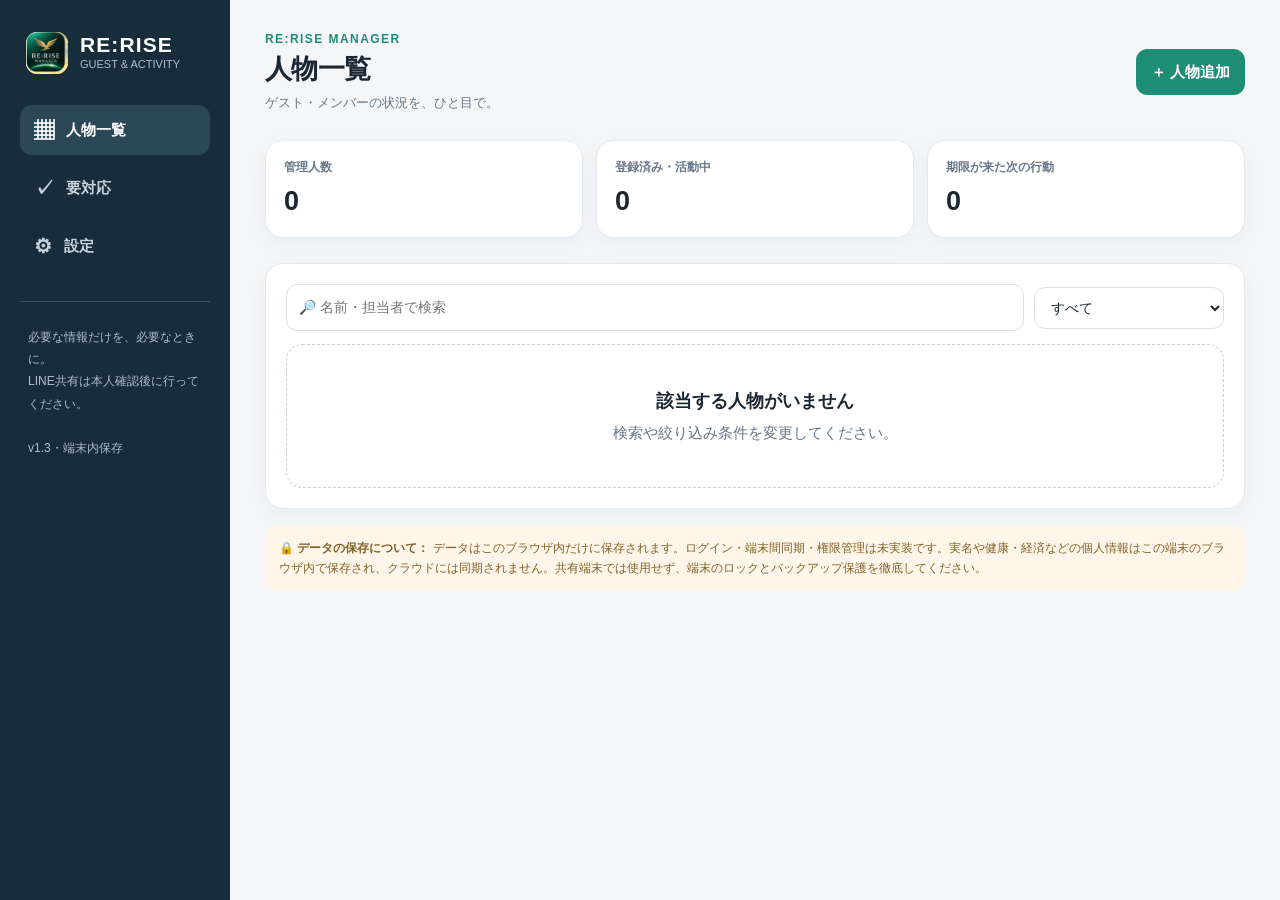
==== rerise-manager/index.html @ 53247da0 "RE:RISE Manager v1.4: safe guest-sheet update import preserving activity history" ====
<!DOCTYPE html>
<html lang="ja">
<head>
  <meta charset="utf-8">
  <meta name="viewport" content="width=device-width, initial-scale=1, viewport-fit=cover">
  <meta name="theme-color" content="#152a39">
  <meta name="description" content="RE:RISE ゲストシートと活動進捗の管理ツール">
  <meta name="apple-mobile-web-app-capable" content="yes">
  <meta name="apple-mobile-web-app-status-bar-style" content="default">
  <meta name="apple-mobile-web-app-title" content="RE:RISE">
  <link rel="apple-touch-icon" sizes="180x180" href="icons/icon-180.png">
  <link rel="icon" type="image/png" sizes="192x192" href="icons/icon-192.png">
  <meta name="robots" content="noindex, nofollow">
  <link rel="manifest" href="manifest.webmanifest">
  <title>RE:RISE | ゲスト・活動管理</title>
  <style>
  :root{--bg:#f4f6f8;--paper:#fff;--ink:#1b2834;--muted:#687888;--line:#e3e9ed;--dark:#172d3b;--mint:#1d8d76;--mintsoft:#e8f6f1;--amber:#c9792d;--amberbg:#fff2e2;--red:#c85353;--redbg:#fff0f0;--violet:#7960bd;--violetbg:#f1edfc;--shadow:0 6px 22px rgba(19,43,58,.045);--radius:18px}
  *{box-sizing:border-box} html,body{min-height:100%;margin:0} body{background:var(--bg);color:var(--ink);font-family:ui-sans-serif,-apple-system,BlinkMacSystemFont,"Hiragino Kaku Gothic ProN","Hiragino Sans","Yu Gothic",Meiryo,sans-serif;font-size:15px;line-height:1.6} button,input,select,textarea{font:inherit} button{cursor:pointer} input,select,textarea{min-width:0} button:focus-visible,input:focus-visible,select:focus-visible,textarea:focus-visible{outline:3px solid #82d4bb;outline-offset:2px} .hidden{display:none!important}
  .shell{max-width:1350px;margin:auto;display:grid;grid-template-columns:230px minmax(0,1fr);min-height:100vh}
  .sidebar{background:var(--dark);color:#fff;padding:30px 20px;position:sticky;top:0;align-self:start;min-height:100vh}.brand{display:flex;align-items:center;gap:12px;padding:2px 6px 31px}.brand-mark{width:42px;height:42px;display:flex;align-items:center;justify-content:center;border-radius:12px;background:#d7eee7;color:#1b564a;font-size:22px;font-weight:850}.brand-name{font-size:21px;letter-spacing:1.1px;font-weight:900;line-height:1.1}.brand-sub{color:#afbec6;font-size:11px}.nav{display:flex;flex-direction:column;gap:8px}.nav-btn{display:flex;align-items:center;gap:12px;width:100%;padding:13px 14px;border:0;border-radius:12px;background:transparent;color:#c5d2da;text-align:left;font-weight:700}.nav-btn.active{background:#2c4858;color:#fff}.nav-icon{font-size:20px;line-height:1}.side-note{border-top:1px solid #3a5260;margin-top:30px;padding:24px 8px;color:#adbdc7;font-size:12px;line-height:1.85}
  .main{padding:30px 35px 90px;min-width:0}.topbar{display:flex;align-items:center;justify-content:space-between;gap:16px;margin-bottom:26px}.eyebrow{font-size:12px;color:var(--mint);font-weight:850;letter-spacing:.12em;text-transform:uppercase}.heading{font-size:27px;letter-spacing:-.025em;margin:3px 0 0;line-height:1.3}.subheading{color:var(--muted);font-size:13px;margin-top:6px}.tag{display:inline-flex;align-items:center;justify-content:center;border-radius:100px;font-size:12px;padding:4px 10px;font-weight:750;white-space:nowrap;background:#eef1f3;color:#5f7180}.tag.mint{color:#16745e;background:var(--mintsoft)}.tag.amber{color:#965716;background:var(--amberbg)}.tag.red{color:#a34343;background:var(--redbg)}.tag.violet{color:#6749a8;background:var(--violetbg)}
  .btn{border:1px solid var(--line);background:#fff;color:var(--ink);border-radius:11px;padding:10px 14px;font-weight:750;min-height:43px;display:inline-flex;gap:8px;align-items:center;justify-content:center;white-space:nowrap}.btn:hover{background:#f7faf9}.btn.primary{border-color:var(--mint);background:var(--mint);color:#fff}.btn.primary:hover{background:#167d68}.btn.dark{background:var(--dark);border-color:var(--dark);color:#fff}.btn.ghost{background:transparent;border-color:transparent}.btn.small{font-size:12px;min-height:35px;padding:7px 11px}.btn.danger{color:var(--red)}
  .stats{display:grid;grid-template-columns:repeat(3,minmax(0,1fr));gap:13px;margin-bottom:25px}.stat{border:1px solid var(--line);border-radius:var(--radius);background:var(--paper);padding:17px 18px;box-shadow:var(--shadow)}.stat-n{font-size:27px;font-weight:850;letter-spacing:-1px;line-height:1.3;margin:7px 0 1px}.stat-label{font-size:12px;color:var(--muted);font-weight:650}
  .card{background:var(--paper);border:1px solid var(--line);border-radius:var(--radius);box-shadow:var(--shadow)}.card-pad{padding:20px}.section-title{font-size:17px;font-weight:850;margin:0}.section-note{color:var(--muted);font-size:12px;margin-top:3px}.toolbar{display:flex;gap:10px;align-items:center;flex-wrap:wrap;margin-bottom:13px}.input,.select,.textarea{background:#fff;border:1px solid #d7e1e5;border-radius:11px;padding:11px 12px;width:100%;color:var(--ink);font-size:14px}.input:focus,.select:focus,.textarea:focus{outline:3px solid #d6f2e8;border-color:var(--mint)}.textarea{resize:vertical;min-height:80px;line-height:1.6}.search{flex:1;min-width:210px}.toolbar .select{max-width:190px}.people{display:flex;flex-direction:column;gap:10px}.person{display:flex;gap:14px;align-items:center;padding:16px;background:#fff;border:1px solid var(--line);border-radius:15px;cursor:pointer;text-align:left;width:100%;color:inherit;box-shadow:var(--shadow)}.person:hover{border-color:#a9cfc3;background:#fbfefd}.avatar{flex:none;display:grid;place-items:center;width:48px;height:48px;border-radius:15px;color:#196c59;background:#e3f3ec;font-size:19px;font-weight:850}.person-body{flex:1;min-width:0}.person-name{font-size:16px;font-weight:850;display:flex;gap:9px;align-items:center;flex-wrap:wrap}.person-next{font-size:13px;color:var(--muted);white-space:nowrap;text-overflow:ellipsis;overflow:hidden;margin-top:4px}.person-owner{font-size:11px;color:#91a0ab;margin-top:3px}.chevron{font-size:20px;color:#a0aeb8}
  .empty{border:1px dashed #c6d4d8;border-radius:16px;padding:42px 15px;text-align:center;color:var(--muted);background:#fff}.empty h3{color:var(--ink);margin:0 0 6px}
  .back{margin-bottom:15px}.detail-head{display:flex;gap:14px;align-items:center;justify-content:space-between;flex-wrap:wrap;margin-bottom:15px}.detail-name{font-size:24px;font-weight:900;letter-spacing:-.03em}.detail-caption{font-size:13px;color:var(--muted)}.tabbar{display:grid;grid-template-columns:repeat(2,minmax(0,1fr));gap:8px;margin-bottom:17px;background:#e8eef0;padding:5px;border-radius:14px}.tab{border:0;border-radius:10px;background:transparent;padding:11px;font-weight:800;color:#637786}.tab.active{background:#fff;color:var(--ink);box-shadow:0 2px 6px rgba(11,27,37,.08)}
  .sheet-grid{display:grid;grid-template-columns:repeat(4,minmax(0,1fr));gap:8px;margin:14px 0}.sheet-tab{border:1px solid var(--line);border-radius:12px;padding:12px 6px;text-align:center;background:#fff;color:#5e6a74;font-weight:800;font-size:13px}.sheet-tab.active{background:#eef7f4;border-color:#7fc2ab;color:#136b57}.sheet-tab .sheet-icon{display:block;font-size:20px;margin-bottom:2px}.sheet-toolbar{display:flex;gap:8px;justify-content:space-between;flex-wrap:wrap;align-items:center;margin:12px 0 17px}.segmented{display:flex;gap:4px;padding:4px;background:#f0f3f4;border-radius:10px}.segmented .btn{border:0;background:transparent;min-height:34px;padding:6px 12px;font-size:12px}.segmented .btn.active{background:#fff;box-shadow:0 2px 5px rgba(15,30,40,.06)}.field-grid{display:grid;grid-template-columns:repeat(2,minmax(0,1fr));gap:15px}.field.wide{grid-column:1/-1}.field label{display:block;font-weight:750;font-size:12px;margin-bottom:6px;color:#4c6270}.field small{font-weight:450;color:var(--muted);margin-left:6px}.sheet-preview{white-space:pre-wrap;overflow-wrap:anywhere;background:#f8faf9;border:1px solid var(--line);border-radius:13px;padding:18px;font-size:13px;line-height:1.9;color:#2b3d46;max-height:520px;overflow:auto}.note{border-radius:12px;padding:12px 14px;font-size:12px;line-height:1.7;background:#f3f7f8;color:#586e7b}.notice-warn{background:#fff6e9;color:#836127}.actionrow{display:flex;gap:9px;flex-wrap:wrap}.history{margin-top:13px;color:var(--muted);font-size:12px}
  .progress-grid{display:grid;grid-template-columns:1fr 1fr;gap:16px}.progress-grid .full{grid-column:1/-1}.progress-track{height:10px;background:#e6edf0;border-radius:20px;overflow:hidden;margin:8px 0}.progress-fill{height:100%;background:linear-gradient(90deg,#319f84,#70c9af);border-radius:20px;transition:width .2s}.checks{display:grid;grid-template-columns:repeat(2,minmax(0,1fr));gap:9px;margin-top:15px}.check-item{display:flex;gap:9px;align-items:center;background:#f8faf9;border:1px solid var(--line);border-radius:11px;padding:10px 12px;font-size:13px;cursor:pointer}.check-item input{accent-color:var(--mint);width:18px;height:18px;flex:none}.line{border:0;border-top:1px solid var(--line);margin:19px 0}.session-form{display:grid;grid-template-columns:1fr 160px auto;gap:9px;margin-top:13px}.sessions{display:flex;flex-direction:column;gap:7px;margin-top:13px}.session{display:flex;align-items:center;justify-content:space-between;gap:10px;padding:11px 12px;border:1px solid var(--line);border-radius:10px}.session-title{font-weight:750;font-size:13px}.session-date{font-size:12px;color:var(--muted)}
  .modal-wrap{position:fixed;z-index:10;inset:0;display:flex;align-items:center;justify-content:center;padding:18px;background:rgba(9,25,35,.5)}.modal{width:100%;max-width:460px;background:#fff;border-radius:20px;padding:24px;box-shadow:0 18px 80px #0a172b28;max-height:85vh;overflow:auto}.modal h2{font-size:21px;margin:0 0 10px}.modal .field{margin-top:15px}.modal-actions{display:flex;justify-content:flex-end;gap:9px;margin-top:21px}.toast{position:fixed;bottom:24px;left:50%;transform:translateX(-50%);max-width:calc(100vw - 28px);padding:12px 18px;color:#fff;background:#1c3440;box-shadow:0 10px 40px #12273133;border-radius:12px;z-index:100;font-size:13px;font-weight:700;text-align:center}.mobile-bottom{display:none}.small-muted{font-size:12px;color:var(--muted)}
  @media(max-width:850px){.shell{display:block}.sidebar{display:none}.main{padding:22px 17px 115px}.heading{font-size:24px}.mobile-bottom{display:grid;grid-template-columns:repeat(3,1fr);position:fixed;z-index:7;bottom:0;left:0;right:0;padding:8px 10px calc(8px + env(safe-area-inset-bottom));border-top:1px solid var(--line);background:#fffffff0;backdrop-filter:blur(14px)}.mobile-bottom button{display:flex;align-items:center;justify-content:center;flex-direction:column;gap:2px;border:0;background:transparent;color:#7c8e99;font-size:11px;font-weight:800;min-height:50px;border-radius:10px}.mobile-bottom button.active{color:var(--mint);background:#e9f6f1}.mobile-bottom .emoji{font-size:20px}.progress-grid{grid-template-columns:1fr}.progress-grid .full{grid-column:auto}}
  @media(max-width:590px){.topbar{align-items:flex-start}.stats{gap:8px}.stat{padding:13px 11px}.stat-n{font-size:24px}.stat-label{font-size:11px}.card-pad{padding:16px}.sheet-grid{grid-template-columns:repeat(2,1fr)}.field-grid{grid-template-columns:1fr}.field.wide{grid-column:auto}.checks{grid-template-columns:1fr}.session-form{grid-template-columns:1fr 1fr}.session-form button{grid-column:1/-1}.toolbar .select{max-width:none;flex:1}.detail-head{align-items:flex-start}.btn.mobilewide{width:100%}.sheet-toolbar{align-items:stretch}.actionrow{width:100%}.actionrow>.btn{flex:1}.heading{font-size:22px}}
  @media(prefers-reduced-motion:reduce){*{transition:none!important}}
  </style>
</head>
<body>
<div id="app"></div>
<div id="modal-root"></div>
<div id="toast-root" aria-live="polite"></div>
<script>
(()=>{'use strict';
const STORE_KEY='rerise.manager.mvp.v1';
const APP_VERSION='1.4';
const STAGES=['アポ前','アポ調整中','説明後','登録済み','初期育成','活動中'];
const SEMINARS=['事業説明','製品シェア会','ワンデー','フェロートレーニング','インプレッションセミナー','シェア会','その他'];
const SHEETS=[{id:'new',icon:'🟢',short:'新規',title:'新規ゲストシート'},{id:'registered',icon:'🟠',short:'登録後',title:'新規登録後ゲストシート'},{id:'member',icon:'🔴',short:'メンバー',title:'メンバーゲストシート'},{id:'miho',icon:'🟡',short:'美穂面談',title:'花井美穂面談用ゲストシート'}];
const F=(key,label,wide=false,type='text',options=null)=>({key,label,wide,type,options});
const fields={
 new:[F('name','名前'),F('age','年齢（年代）'),F('location','住まい'),F('job','職業'),F('personality','性格（ポジティブ・ネガティブ）',true,'textarea'),F('family','家族構成',true,'textarea'),F('relation','自分との関係',true,'textarea'),F('features','特徴',true,'textarea'),F('health','健康状態',true,'textarea'),F('economy','経済状態',true,'textarea'),F('freeTime','時間',true,'textarea'),F('friends','仲間',true,'textarea'),F('hobbies','趣味や夢',true,'textarea'),F('approach','どのように声がけしてつれてきたか？',true,'textarea'),F('reason','なぜこの人に声をかけたか？',true,'textarea')],
 registered:[F('registrationPath','BC又ABC又セミナー（どれで登録になったか？）',false,'select',['','BC','ABC','セミナー','その他']),F('speaker','Aさん 又は講師（名前）'),F('registrationType','ビジネス・愛用・付き合い',false,'select',['','ビジネス','愛用','付き合い']),F('products','登録製品と購入期間（例：ルテイン3M）'),F('name','新規名前'),F('age','年齢（年代）'),F('location','住まい'),F('job','職業'),F('personality','性格（ポジティブ・ネガティブ）',true,'textarea'),F('family','家族構成',true,'textarea'),F('relation','自分との関係',true,'textarea'),F('networkExperience','ネットワーク経験（あり・なし、ありなら詳細）',true,'textarea'),F('registrationStory','登録に至った経緯',true,'textarea'),F('nextGuidance','次の案内何をしたか？？',true,'textarea')],
 member:[F('name','名前'),F('age','年齢（年代）'),F('location','住まい'),F('job','職業'),F('personality','性格（ポジティブ・ネガティブ）',true,'textarea'),F('family','家族構成',true,'textarea'),F('hobbies','趣味や夢',true,'textarea'),F('registrationDate','登録日（年月日）',false,'date'),F('registrationType','登録時：愛用・付き合い・ビジネス',false,'select',['','愛用','付き合い','ビジネス']),F('businessActivity','ビジネス開始からの動き',true,'textarea'),F('seminarSummary','セミナー参加の有無（参加履歴から自動表示）',true,'auto'),F('leaderAdvice','一言アドバイスしてもらいたいこと',true,'textarea')],
 miho:[F('name','名前'),F('age','年齢（年代）'),F('location','住まい'),F('job','職業'),F('family','家族構成',true,'textarea'),F('hobbies','趣味や夢',true,'textarea'),F('registrationDate','登録日（年月日）',false,'date'),F('registrationType','登録時：愛用・付き合い・ビジネス',false,'select',['','愛用','付き合い','ビジネス']),F('businessActivity','ビジネス開始からの動き',true,'textarea'),F('seminarSummary','セミナー参加の有無（参加履歴から自動表示）',true,'auto'),F('spiritLeader','スピリット以上リーダーで繋いだ人',true,'textarea'),F('mihoInvitation','なんと言って美穂面談誘導したか？',true,'textarea'),F('accompanyLeader','面談同行リーダーの名前')]
};
const CHECKS=[['registered','新規登録'],['fellow','フェロートレーニング'],['miho','花井美穂さんとの面談'],['list100','100人リスト'],['dream','夢リスト'],['outreach','声かけ・連絡'],['marketing','マーケティング練習'],['meeting','打ち合わせ'],['report','活動報告']];
const sample=[];
let people=readStore();
let ui={view:'list',personId:null,sheet:'new',mode:'edit',filter:'すべて',search:'',seminarType:'事業説明',seminarDate:new Date().toLocaleDateString('sv-SE')};
let toastTimer;
let importMode='merge';
function readStore(){try{const raw=localStorage.getItem(STORE_KEY);if(!raw)return structuredClone(sample);const j=JSON.parse(raw);if(!Array.isArray(j))return structuredClone(sample);if(sample.length && j.length && j.every(p=>String(p.id||'').startsWith('demo-')))return structuredClone(sample);return j;}catch(e){return structuredClone(sample)}}
function save(){try{localStorage.setItem(STORE_KEY,JSON.stringify(people))}catch(e){toast('保存できませんでした。ブラウザの容量・設定をご確認ください。')}}
function person(){return people.find(p=>p.id===ui.personId)}
function esc(v){return String(v??'').replace(/[&<>"']/g,ch=>({'&':'&amp;','<':'&lt;','>':'&gt;','"':'&quot;',"'":'&#39;'}[ch]))}
function val(p,key){if(key==='seminarSummary')return sessionSummary(p);if(key==='registrationDate')return p.registrationDate||'';return p[key]||''}
function dstr(v){if(!v)return '未設定';const parts=String(v).split('-');return parts.length>=3?`${parts[0]}年${Number(parts[1])}月${Number(parts[2])}日`:v}
function sessionSummary(p){return p.sessions?.length?p.sessions.map(s=>`${s.type}${s.date?'（'+dstr(s.date)+'）':''}`).join('、'):'未参加・未確認'}
function badge(s){const cls=s==='活動中'?'mint':s==='初期育成'||s==='アポ調整中'?'amber':s==='説明後'?'violet':s==='アポ前'?'red':'';return `<span class="tag ${cls}">${esc(s||'未設定')}</span>`}
function countDue(){const today=new Date().toLocaleDateString('sv-SE');return people.filter(p=>p.nextAction && p.nextDate && p.nextDate<=today).length}
function initials(name){const x=String(name||'ゲ');return x.startsWith('サンプル ')?x.split(' ')[1]?.slice(0,1)||'ゲ':x.slice(0,1)}
function render(){const isList=ui.view==='list';const isSettings=ui.view==='settings';const isDue=isList&&ui.filter==='要対応';const isPeople=isList&&!isDue;const p=person();if(!isList&&!isSettings&&!p){ui.view='list';return render()}
 document.getElementById('app').innerHTML=`<div class="shell"><aside class="sidebar"><div class="brand"><div class="brand-mark"><img src="icons/icon-192.png" width="42" height="42" alt="RE:RISE Manager" style="width:42px;height:42px;object-fit:cover;border-radius:11px"></div><div><div class="brand-name">RE:RISE</div><div class="brand-sub">GUEST & ACTIVITY</div></div></div><nav class="nav"><button class="nav-btn ${isPeople?'active':''}" data-action="go-list"><span class="nav-icon">▦</span>人物一覧</button><button class="nav-btn ${isDue?'active':''}" data-action="go-due"><span class="nav-icon">✓</span>要対応</button><button class="nav-btn ${isSettings?'active':''}" data-action="go-settings"><span class="nav-icon">⚙</span>設定</button></nav><div class="side-note">必要な情報だけを、必要なときに。<br>LINE共有は本人確認後に行ってください。<br><br>v1.3・端末内保存</div></aside><main class="main">${isList?renderList():isSettings?renderSettings():renderDetail(p)}</main></div><nav class="mobile-bottom" aria-label="メインメニュー"><button class="${isPeople?'active':''}" data-action="go-list"><span class="emoji">▦</span>人物一覧</button><button class="${isDue?'active':''}" data-action="go-due"><span class="emoji">✓</span>要対応${countDue()?` (${countDue()})`:''}</button><button class="${isSettings?'active':''}" data-action="go-settings"><span class="emoji">⚙</span>設定</button></nav>`;
 if(isList)renderPeople();
}
function renderList(){return `<header class="topbar"><div><div class="eyebrow">RE:RISE Manager</div><h1 class="heading">人物一覧</h1><div class="subheading">ゲスト・メンバーの状況を、ひと目で。</div></div><button class="btn primary" data-action="new-person">＋ 人物追加</button></header><div class="stats"><div class="stat"><div class="stat-label">管理人数</div><div class="stat-n">${people.length}</div></div><div class="stat"><div class="stat-label">登録済み・活動中</div><div class="stat-n">${people.filter(p=>['登録済み','初期育成','活動中'].includes(p.stage)).length}</div></div><div class="stat"><div class="stat-label">期限が来た次の行動</div><div class="stat-n">${countDue()}</div></div></div><div class="card card-pad"><div class="toolbar"><input id="search" class="input search" aria-label="名前で検索" placeholder="🔎 名前・担当者で検索" value="${esc(ui.search)}"><select id="filter" class="select" aria-label="状況で絞り込み">${['すべて','ゲスト','登録済み','活動中','要対応'].map(s=>`<option ${ui.filter===s?'selected':''}>${s}</option>`).join('')}</select></div><div id="people-list" class="people"></div></div><div class="note notice-warn" style="margin-top:17px">🔒 <b>データの保存について：</b> データはこのブラウザ内だけに保存されます。ログイン・端末間同期・権限管理は未実装です。実名や健康・経済などの個人情報はこの端末のブラウザ内で保存され、クラウドには同期されません。共有端末では使用せず、端末のロックとバックアップ保護を徹底してください。</div>`}
function renderSettings(){return `<header class="topbar"><div><div class="eyebrow">RE:RISE Manager</div><h1 class="heading">設定</h1><div class="subheading">データの管理とアプリの確認。</div></div></header><div class="card card-pad"><div class="section-title">データのバックアップ</div><div class="section-note">保存済みの情報を書き出したり、以前のバックアップを読み込めます。</div><button class="btn primary" style="margin-top:17px" data-action="backup">バックアップ・データ取り込み</button></div><div class="note notice-warn" style="margin-top:17px"><b>データの安全性について：</b> データは現在のブラウザ内にだけ保存されます。端末間の同期・ログイン・リーダー別の閲覧権限は未実装です。実名・健康・経済情報の共有には本人の了解が必要です。バックアップファイルも暗号化されません。</div><div class="note" style="margin-top:12px">アプリ：RE:RISE Manager v1.3（iPhoneホーム画面対応・端末内保存）</div>`}
function renderPeople(){const out=document.getElementById('people-list');if(!out)return;const today=new Date().toLocaleDateString('sv-SE');const arr=people.filter(p=>{const hay=[p.name,p.owner,p.introducer].join(' ').toLowerCase();if(!hay.includes(ui.search.toLowerCase()))return false;if(ui.filter==='ゲスト')return ['アポ前','アポ調整中','説明後'].includes(p.stage);if(ui.filter==='登録済み')return ['登録済み','初期育成'].includes(p.stage);if(ui.filter==='活動中')return p.stage==='活動中';if(ui.filter==='要対応')return p.nextAction&&p.nextDate&&p.nextDate<=today;return true});out.innerHTML=arr.length?arr.map(p=>`<button class="person" data-action="open-person" data-id="${esc(p.id)}"><div class="avatar">${esc(initials(p.name))}</div><div class="person-body"><div class="person-name">${esc(p.name)} ${badge(p.stage)}</div><div class="person-next">${esc(p.nextAction?'次：'+p.nextAction:'次のアクション未設定')}${p.nextDate?' · '+esc(dstr(p.nextDate)):''}</div><div class="person-owner">担当：${esc(p.owner||'未設定')}　/ 紹介者：${esc(p.introducer||'未設定')}</div></div><span class="chevron">›</span></button>`).join(''):`<div class="empty"><h3>該当する人物がいません</h3><div>検索や絞り込み条件を変更してください。</div></div>`}
function renderDetail(p){return `<div class="back"><button class="btn ghost small" data-action="go-list">〈 人物一覧へ</button></div><div class="detail-head"><div><div class="eyebrow">PERSON PROFILE</div><div class="detail-name">${esc(p.name)}</div><div class="detail-caption">担当：${esc(p.owner||'未設定')}　/ 紹介者：${esc(p.introducer||'未設定')}</div></div>${badge(p.stage)}</div><div class="tabbar"><button class="tab ${ui.view==='sheet'?'active':''}" data-action="go-sheet">▤ 4種類のゲストシート</button><button class="tab ${ui.view==='progress'?'active':''}" data-action="go-progress">◉ 活動進捗</button></div>${ui.view==='sheet'?renderSheets(p):renderProgress(p)}<div style="display:flex;justify-content:space-between;align-items:center;gap:10px;margin-top:22px"><button class="btn small" data-action="go-list">〈 一覧に戻る</button><button class="btn small danger" data-action="delete-person">この人物を削除</button></div>`}
function renderSheets(p){const s=SHEETS.find(s=>s.id===ui.sheet);const arr=fields[ui.sheet];return `<div class="card card-pad"><div class="section-title">ゲストシート</div><div class="section-note">人物の共通情報は4種類すべてに自動反映されます。</div><div class="sheet-grid">${SHEETS.map(t=>`<button class="sheet-tab ${ui.sheet===t.id?'active':''}" data-action="sheet-type" data-id="${t.id}"><span class="sheet-icon">${t.icon}</span>${t.short}</button>`).join('')}</div><div class="sheet-toolbar"><div><strong>${s.icon} ${s.title}</strong><div class="small-muted">${arr.length}項目・紹介者を含む</div></div><div class="segmented"><button class="btn ${ui.mode==='edit'?'active':''}" data-action="mode" data-id="edit">編集</button><button class="btn ${ui.mode==='preview'?'active':''}" data-action="mode" data-id="preview">プレビュー</button></div></div>${ui.mode==='edit'?renderSheetEdit(p,arr):`<div class="sheet-preview" id="sheet-preview">${esc(sheetText(p,ui.sheet))}</div>`}<hr class="line"><div class="field-grid" style="margin-bottom:15px"><div class="field"><label for="introducer">紹介者（全シート共通）</label><input class="input" id="introducer" data-field="introducer" value="${esc(p.introducer||'')}" placeholder="紹介者名"></div><div class="field"><label for="owner">担当者（管理用）</label><input class="input" id="owner" data-field="owner" value="${esc(p.owner||'')}" placeholder="担当者名"></div></div><div class="actionrow"><button class="btn primary" data-action="copy-sheet">▤ シート全文をコピー</button><button class="btn dark" data-action="share-sheet">↗ LINE等で共有</button><button class="btn" data-action="record-send">✓ 送信済みを記録</button></div><div class="history">${historyText(p,ui.sheet)}</div><div class="note" style="margin-top:14px">共有ボタンは端末の共有メニューを開きます。LINEへの実際の送信は自分で行います。「送信済みを記録」は送ったことを確認してから押してください。</div></div>`}
function renderSheetEdit(p,arr){return `<div class="field-grid">${arr.map(f=>{const x=val(p,f.key);if(f.type==='auto')return `<div class="field ${f.wide?'wide':''}"><label>${esc(f.label)}</label><div class="note">${esc(x)}<div class="small-muted">「活動進捗」からセミナー参加を記録してください。</div></div></div>`;if(f.type==='select')return `<div class="field ${f.wide?'wide':''}"><label for="f-${esc(f.key)}">${esc(f.label)}</label><select id="f-${esc(f.key)}" class="select" data-field="${esc(f.key)}">${f.options.map(opt=>`<option value="${esc(opt)}" ${x===opt?'selected':''}>${esc(opt||'選択してください')}</option>`).join('')}</select></div>`;if(f.type==='textarea')return `<div class="field ${f.wide?'wide':''}"><label for="f-${esc(f.key)}">${esc(f.label)}</label><textarea id="f-${esc(f.key)}" rows="3" class="textarea" data-field="${esc(f.key)}" placeholder="未確認の場合は空欄">${esc(x)}</textarea></div>`;return `<div class="field ${f.wide?'wide':''}"><label for="f-${esc(f.key)}">${esc(f.label)}</label><input id="f-${esc(f.key)}" class="input" ${f.type==='date'?'type="date"':''} data-field="${esc(f.key)}" value="${esc(x)}" placeholder="未確認"></div>`}).join('')}</div>`}
function sheetText(p,type){const title=SHEETS.find(s=>s.id===type);const list=fields[type];const first=type==='new'?'紹介者名：':'紹介者：';let str=`${title.icon}【${title.title}】${title.icon}\n\n${first}${p.introducer||'未確認'}`;const extra=(type==='new')?'★':'★';for(const f of list){let prefix=(type==='member'||type==='miho')&&['registrationDate','registrationType','businessActivity','seminarSummary','leaderAdvice','spiritLeader','mihoInvitation','accompanyLeader'].includes(f.key)?'●':f.key==='approach'||f.key==='reason'?'◎':'★';let label=f.label.replace('（参加履歴から自動表示）','').replace('（ポジティブ・ネガティブ）','').replace('（どれで登録になったか？）','').replace('（例：ルテイン3M）','').replace('（あり・なし、ありなら詳細）','');let v=val(p,f.key);if(f.type==='date')v=v?dstr(v):'';str+=`\n\n${prefix}${label}\n${v||'未確認'}`}return str}
function historyText(p,type){const hist=(p.sharedHistory||[]).filter(h=>h.type===type);if(!hist.length)return '送信履歴：まだありません';const last=hist[hist.length-1];return `送信済み記録：${esc(new Date(last.at).toLocaleString('ja-JP'))}　（計${hist.length}回）`}
function renderProgress(p){const completed=(p.sessions||[]).length;const checks=p.checks||{};const allChecks=CHECKS.length+1;const done=CHECKS.filter(([key])=>!!checks[key]).length+(completed>=3?1:0);return `<div class="progress-grid"><div class="card card-pad full"><div class="section-title">現在の状況・次回アクション</div><div class="section-note">ここが更新されていれば、次に何をするか迷いません。</div><div class="field-grid" style="margin-top:17px"><div class="field"><label>現在のステータス</label><select class="select" data-field="stage">${STAGES.map(s=>`<option ${p.stage===s?'selected':''}>${esc(s)}</option>`).join('')}</select></div><div class="field"><label>次回アクションの日付</label><input type="date" class="input" data-field="nextDate" value="${esc(p.nextDate||'')}"></div><div class="field wide"><label>次にすること</label><input class="input" data-field="nextAction" value="${esc(p.nextAction||'')}" placeholder="例：ゆりさんとの面談日程を確認"></div></div></div><div class="card card-pad full"><div class="section-title">活動の進捗</div><div class="section-note">チェックするだけ。セミナーの参加回数は自動集計されます。</div><div style="display:flex;justify-content:space-between;align-items:center;gap:9px;margin-top:16px"><div class="small-muted">${done} / ${allChecks} 項目完了</div><strong>${Math.round(done/allChecks*100)}%</strong></div><div class="progress-track"><div class="progress-fill" style="width:${done/allChecks*100}%"></div></div><div class="checks">${CHECKS.map(([key,label])=>`<label class="check-item"><input type="checkbox" data-check="${key}" ${checks[key]?'checked':''}><span>${esc(label)}</span></label>`).join('')}<div class="check-item" style="color:${completed>=3?'#16745e':'#667985'}"><span style="font-size:18px">${completed>=3?'☑':'□'}</span><span>セミナー3回（${completed}/3回）</span></div></div><div class="note" style="margin-top:14px">初期目標：フェロートレーニング参加＋花井美穂さんとの面談。セミナー3回は活動目標として表示しています。</div></div><div class="card card-pad full"><div class="section-title">セミナー参加履歴</div><div class="section-note">同じ種類に複数回参加しても記録できます。</div><div class="session-form"><select id="seminar-type" class="select">${SEMINARS.map(s=>`<option ${ui.seminarType===s?'selected':''}>${esc(s)}</option>`).join('')}</select><input type="date" id="seminar-date" class="input" value="${esc(ui.seminarDate)}"><button class="btn primary" data-action="add-seminar">＋ 参加を記録</button></div><div class="sessions">${(p.sessions||[]).length?p.sessions.map(s=>`<div class="session"><div><div class="session-title">${esc(s.type)}</div><div class="session-date">${esc(s.date?dstr(s.date):'日付未設定')}</div></div><button class="btn small danger" data-action="remove-seminar" data-id="${esc(s.id)}">削除</button></div>`).join(''):'<div class="small-muted" style="padding-top:10px">まだ参加履歴はありません。</div>'}</div></div></div>`}
function toast(msg){const node=document.getElementById('toast-root');node.innerHTML=`<div class="toast" role="status">${esc(msg)}</div>`;clearTimeout(toastTimer);toastTimer=setTimeout(()=>node.innerHTML='',3500)}
function uid(){return (globalThis.crypto?.randomUUID?.()||'id-'+Date.now()+'-'+Math.random().toString(36).slice(2))}
function openModal(html){document.getElementById('modal-root').innerHTML=`<div class="modal-wrap" data-backdrop="true"><div class="modal" role="dialog" aria-modal="true">${html}</div></div>`}
function closeModal(){document.getElementById('modal-root').innerHTML=''}
function newPersonModal(){openModal(`<h2>＋ 人物を追加</h2><div class="small-muted">名前だけで登録できます。情報は後で入力。</div><form id="new-form"><div class="field"><label>名前（必須）</label><input required maxlength="100" class="input" name="name" placeholder="例：山田さん" autofocus></div><div class="field"><label>紹介者</label><input class="input" name="introducer" maxlength="100" placeholder="例：花本良"></div><div class="field"><label>担当者</label><input class="input" name="owner" maxlength="100" placeholder="例：花本良"></div><div class="modal-actions"><button type="button" class="btn" data-action="close-modal">キャンセル</button><button type="submit" class="btn primary">登録する</button></div></form>`)}
function backupModal(){openModal(`<h2>バックアップ・復元</h2><p class="small-muted">情報はこの端末のブラウザに保存されます。取り込み前にバックアップを保存してください。『ゲストシートを更新・追加』なら、既存人物のシート情報だけを更新し、活動進捗・セミナー履歴・送信履歴は維持します。</p><div class="note notice-warn"><strong>注意：</strong>バックアップは暗号化されていません。個人情報を含む状態では、他人に送信したり、公開フォルダへ置いたりしないでください。</div><div class="actionrow" style="margin-top:15px"><button class="btn primary" data-action="export">バックアップを保存</button><button class="btn dark" data-action="choose-import-update">ゲストシートを更新・追加</button><button class="btn" data-action="choose-import-merge">空欄だけ補完</button><button class="btn" data-action="choose-import-replace">全件置き換え（復元）</button></div><input id="backup-file" class="hidden" type="file" accept="application/json,.json"><div class="modal-actions"><button class="btn" data-action="close-modal">閉じる</button></div>`)}
async function copy(txt){try{if(navigator.clipboard&&window.isSecureContext){await navigator.clipboard.writeText(txt);return true}const el=document.createElement('textarea');el.value=txt;el.style.position='fixed';el.style.left='-9999px';document.body.appendChild(el);el.focus();el.select();const ok=document.execCommand('copy');el.remove();return ok}catch(e){return false}}
async function shareSheet(){const p=person();const txt=sheetText(p,ui.sheet);if(navigator.share){try{await navigator.share({title:`${p.name}・${SHEETS.find(s=>s.id===ui.sheet).title}`,text:txt});toast('共有操作を完了しました。実際の送信済み記録は別途行ってください。');return}catch(e){if(e.name==='AbortError')return}}const okay=await copy(txt);toast(okay?'共有できない環境のため、本文をコピーしました。':'共有できませんでした。コピー機能をお試しください。')}
function updateField(field,value){const p=person();if(!p)return;p[field]=value;p.updatedAt=new Date().toISOString();save()}
function changeView(view){if(['sheet','progress'].includes(view)&&!person()){if(people.length){ui.personId=people[0].id}else{ui.view='list';render();toast('先に人物を登録してください。');return}}ui.view=view;render();window.scrollTo({top:0,behavior:'instant'})}

function importRecords(payload,mode){
 if(!payload || payload.app!=='RE:RISE Manager' || !Array.isArray(payload.people) || payload.people.length>3000) throw Error('形式が一致しません');
 if(payload.people.some(p=>!p || typeof p!=='object' || typeof p.name!=='string' || !p.name.trim() || p.name.length>120)) throw Error('人物データに不正な項目があります');
 const next=payload.people.map(p=>({...p,id:String(p.id||uid()),checks:p.checks&&typeof p.checks==='object'?p.checks:{},sessions:Array.isArray(p.sessions)?p.sessions:[],sharedHistory:Array.isArray(p.sharedHistory)?p.sharedHistory:[]}));
 if(mode==='replace'){
  if(!confirm(`既存の${people.length}名を削除して、読み込んだ${next.length}名で置き換えます。よろしいですか？`))return null;
  people=next;return {added:next.length,filled:0,skipped:0};
 }
 if(mode==='update'){
  // Only public schema fields belonging to guest sheets are updateable. Never overwrite progress/registration history.
  const writable=new Set(['age','location','job','personality','family','relation','features','health','economy','freeTime','friends','hobbies','approach','reason','introducer','networkExperience']);
  const norm=x=>String(x||'').replace(/[\s　・さん様]/g,'').toLowerCase();
  const matching=next.filter(p=>people.some(old=>norm(old.name)===norm(p.name)));
  const adding=next.filter(p=>!people.some(old=>norm(old.name)===norm(p.name)));
  const names=next.map(p=>p.name).join('、');
  if(!confirm(`ゲストシート更新を実行しますか？\n既存 ${matching.length}名を更新・新規 ${adding.length}名を追加\n対象：${names}\n\n既存の活動進捗・参加履歴・送信履歴・登録状況は保持します。`))return null;
  let changed=0;
  for(const incoming of next){
   const old=people.find(p=>norm(p.name)===norm(incoming.name));
   if(!old){
    // Keep add-only defaults without treating a planned outreach as completed.
    people.push({...incoming,stage:'アポ前',nextAction:'',nextDate:'',owner:incoming.introducer||'',checks:{},sessions:[],sharedHistory:[],registrationDate:'',createdAt:new Date().toISOString()});
    continue;
   }
   for(const key of writable){
    if(!Object.hasOwn(incoming,key))continue;
    const value=incoming[key];
    if(typeof value!=='string'||!value.trim())continue;
    if(old[key]!==value){old[key]=value;changed++;}
   }
   old.updatedAt=new Date().toISOString();
  }
  return {added:adding.length,filled:changed,skipped:0,updated:matching.length};
 }
 let added=0,filled=0,skipped=0;
 for(const incoming of next){
  const norm=x=>String(x||'').replace(/[\s　・さん様]/g,'').toLowerCase();
  const old=people.find(p=>norm(p.name)===norm(incoming.name));
  if(!old){people.push(incoming);added++;continue;}
  for(const [key,value] of Object.entries(incoming)){
   if(['id','name','createdAt','updatedAt','sharedHistory','sourceNote'].includes(key))continue;
   if(key==='checks' && value && typeof value==='object'){
    old.checks=old.checks||{};
    for(const [ck,cv] of Object.entries(value)){if(old.checks[ck]===undefined){old.checks[ck]=cv;filled++;}}
   }else if(key==='sessions'&&Array.isArray(value)){
    old.sessions=old.sessions||[];
    for(const s of value){if(!old.sessions.some(prev=>prev.type===s.type && prev.date===s.date)){old.sessions.push(s);filled++;}}
   }else if((old[key]===undefined || old[key]===null || old[key]==='') && value!==undefined && value!==null && value!=='' && !Array.isArray(value) && typeof value!=='object'){
    old[key]=value;filled++;
   }else skipped++;
  }
 }
 return {added,filled,skipped};
}
document.addEventListener('click',async e=>{if(e.target.dataset.backdrop){closeModal();return}const b=e.target.closest('[data-action]');if(!b)return;const a=b.dataset.action;const p=person();
 if(a==='go-list'){ui.filter='すべて';ui.search='';changeView('list');return}
 if(a==='go-due'){ui.filter='要対応';ui.search='';changeView('list');return}
 if(a==='go-settings'){changeView('settings');return}
 if(a==='go-sheet'||a==='go-progress'){changeView(a.slice(3));return}
 if(a==='new-person'){newPersonModal();return}
 if(a==='close-modal'){closeModal();return}
 if(a==='backup'){backupModal();return}
 if(a==='open-person'){ui.personId=b.dataset.id;ui.sheet='new';ui.mode='edit';changeView('sheet');return}
 if(a==='sheet-type'){ui.sheet=b.dataset.id;ui.mode='edit';render();return}
 if(a==='mode'){ui.mode=b.dataset.id;render();return}
 if(a==='copy-sheet'){const ok=await copy(sheetText(p,ui.sheet));toast(ok?'ゲストシート全文をコピーしました。':'コピーできませんでした。プレビューから手動でコピーしてください。');return}
 if(a==='share-sheet'){await shareSheet();return}
 if(a==='record-send'){p.sharedHistory=p.sharedHistory||[];p.sharedHistory.push({type:ui.sheet,at:new Date().toISOString(),snapshot:sheetText(p,ui.sheet)});save();render();toast('送信済みとして記録しました。');return}
 if(a==='delete-person'){if(confirm(`${p.name}さんの情報を削除します。元に戻せません。よろしいですか？`)){people=people.filter(x=>x.id!==p.id);save();ui.personId=null;changeView('list');toast('削除しました。')}return}
 if(a==='add-seminar'){const type=document.getElementById('seminar-type').value;const date=document.getElementById('seminar-date').value;p.sessions=p.sessions||[];p.sessions.push({id:uid(),type,date});if(type==='フェロートレーニング'){p.checks=p.checks||{};p.checks.fellow=true}save();render();toast('参加履歴を追加しました。');return}
 if(a==='remove-seminar'){if(confirm('この参加履歴を削除しますか？')){p.sessions=p.sessions.filter(s=>s.id!==b.dataset.id);save();render()}return}
 if(a==='export'){const data=JSON.stringify({app:'RE:RISE Manager',version:1,exportedAt:new Date().toISOString(),people},null,2);const blob=new Blob([data],{type:'application/json'});const url=URL.createObjectURL(blob);const an=document.createElement('a');an.href=url;an.download='RE-RISE-backup-'+new Date().toLocaleDateString('sv-SE')+'.json';document.body.appendChild(an);an.click();an.remove();setTimeout(()=>URL.revokeObjectURL(url),1000);toast('バックアップを保存しました。');return}
 if(a==='choose-import-merge'||a==='choose-import-replace'||a==='choose-import-update'){importMode=a==='choose-import-update'?'update':a==='choose-import-merge'?'merge':'replace';document.getElementById('backup-file').click();return}
});
document.addEventListener('input',e=>{if(e.target.id==='search'){ui.search=e.target.value;renderPeople();return}if(e.target.dataset.field)updateField(e.target.dataset.field,e.target.value)});
document.addEventListener('change',e=>{const t=e.target;if(t.id==='filter'){ui.filter=t.value;render();return}if(t.dataset.check){const p=person();p.checks=p.checks||{};p.checks[t.dataset.check]=t.checked;if(t.dataset.check==='registered' && t.checked && ['アポ前','アポ調整中','説明後'].includes(p.stage))p.stage='登録済み';save();render();return}if(t.dataset.field){updateField(t.dataset.field,t.value);if(['name','stage','owner','introducer','nextAction','nextDate'].includes(t.dataset.field))render();return}if(t.id==='seminar-type'){ui.seminarType=t.value;return}if(t.id==='seminar-date'){ui.seminarDate=t.value;return}if(t.id==='backup-file'){const f=t.files?.[0];if(!f)return;f.text().then(raw=>{try{const j=JSON.parse(raw);if(j.app!=='RE:RISE Manager'||!Array.isArray(j.people))throw Error('形式が一致しません');const report=importRecords(j,importMode);if(!report)return;save();closeModal();ui.view='list';ui.personId=null;ui.filter='すべて';render();toast(importMode==='update'?`更新完了：${report.updated}人更新・${report.added}人追加・${report.filled}項目変更`:`取り込み完了：${report.added}人追加・${report.filled}項目補完`);}catch(err){toast('読み込みに失敗：'+(err.message||'ファイル形式を確認してください。'))}});return}});
document.addEventListener('submit',e=>{if(e.target.id==='new-form'){e.preventDefault();const form=new FormData(e.target);const name=String(form.get('name')||'').trim();if(!name)return;const p={id:uid(),name,introducer:String(form.get('introducer')||''),owner:String(form.get('owner')||''),stage:'アポ前',nextAction:'',nextDate:'',checks:{},sessions:[],sharedHistory:[],createdAt:new Date().toISOString()};people.unshift(p);save();closeModal();ui.personId=p.id;ui.sheet='new';ui.mode='edit';changeView('sheet');toast('人物を登録しました。')}});
if('serviceWorker' in navigator&&location.protocol.startsWith('http')){window.addEventListener('load',()=>navigator.serviceWorker.register('./service-worker.js').catch(()=>{}))}
render();
})();
</script>
</body>
</html>
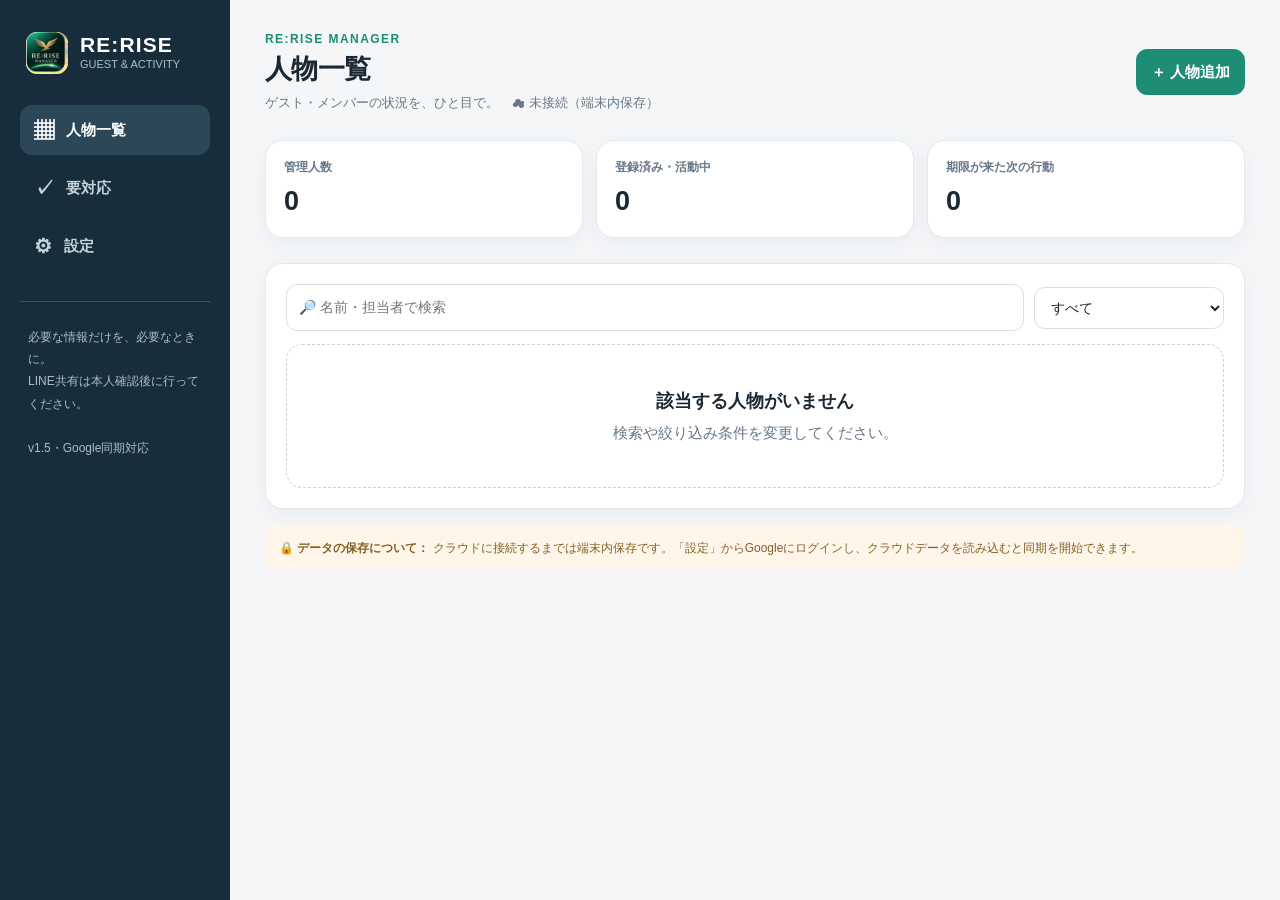
==== commit 6c681413: "RE:RISE Manager v1.5: Google Sheets OAuth sync and private data backend" ====
--- a/rerise-manager/index.html
+++ b/rerise-manager/index.html
@@ -36,10 +36,11 @@
 <div id="app"></div>
 <div id="modal-root"></div>
 <div id="toast-root" aria-live="polite"></div>
+<script src="https://accounts.google.com/gsi/client" async defer></script>
 <script>
 (()=>{'use strict';
 const STORE_KEY='rerise.manager.mvp.v1';
-const APP_VERSION='1.4';
+const APP_VERSION='1.5';
 const STAGES=['アポ前','アポ調整中','説明後','登録済み','初期育成','活動中'];
 const SEMINARS=['事業説明','製品シェア会','ワンデー','フェロートレーニング','インプレッションセミナー','シェア会','その他'];
 const SHEETS=[{id:'new',icon:'🟢',short:'新規',title:'新規ゲストシート'},{id:'registered',icon:'🟠',short:'登録後',title:'新規登録後ゲストシート'},{id:'member',icon:'🔴',short:'メンバー',title:'メンバーゲストシート'},{id:'miho',icon:'🟡',short:'美穂面談',title:'花井美穂面談用ゲストシート'}];
@@ -51,13 +52,115 @@
  miho:[F('name','名前'),F('age','年齢（年代）'),F('location','住まい'),F('job','職業'),F('family','家族構成',true,'textarea'),F('hobbies','趣味や夢',true,'textarea'),F('registrationDate','登録日（年月日）',false,'date'),F('registrationType','登録時：愛用・付き合い・ビジネス',false,'select',['','愛用','付き合い','ビジネス']),F('businessActivity','ビジネス開始からの動き',true,'textarea'),F('seminarSummary','セミナー参加の有無（参加履歴から自動表示）',true,'auto'),F('spiritLeader','スピリット以上リーダーで繋いだ人',true,'textarea'),F('mihoInvitation','なんと言って美穂面談誘導したか？',true,'textarea'),F('accompanyLeader','面談同行リーダーの名前')]
 };
 const CHECKS=[['registered','新規登録'],['fellow','フェロートレーニング'],['miho','花井美穂さんとの面談'],['list100','100人リスト'],['dream','夢リスト'],['outreach','声かけ・連絡'],['marketing','マーケティング練習'],['meeting','打ち合わせ'],['report','活動報告']];
+
+// Cloud data: private Google Sheet accessed with the signed-in user's short-lived OAuth token.
+const CLOUD_SETTINGS_KEY='rerise.manager.cloud.v1';
+const CLOUD_DEFAULT_ID='19i7zJ7bDYrlB4MWGW23r9UlLr-f8DKsqRztylSzKR6M';
+const cloudSaved=(()=>{try{return JSON.parse(localStorage.getItem(CLOUD_SETTINGS_KEY)||'{}')}catch{return {}}})();
+const cloud={clientId:cloudSaved.clientId||'',spreadsheetId:cloudSaved.spreadsheetId||CLOUD_DEFAULT_ID,accessToken:'',state:'未接続',ready:false,rows:new Map(),snapshots:new Map(),timer:null,busy:false,dirtyCounter:0,pendingConflicts:[]};
+const API='https://sheets.googleapis.com/v4/spreadsheets/';
+const CLOUD_SHEET='People';
+function cloudMessage(){return cloud.ready?'同期中'+(cloud.busy?'…':'（自動同期ON）'):cloud.accessToken?'Google認証済み・未読み込み':'未接続（端末内保存）'}
+function cloudConfigSave(){let id=document.getElementById('google-client-id')?.value.trim()||'';let sid=document.getElementById('google-sheet-id')?.value.trim()||'';sid=sid.match(/\/spreadsheets\/d\/([A-Za-z0-9_-]+)/)?.[1]||sid;if(sid&&!/^[A-Za-z0-9_-]{20,}$/.test(sid)){toast('スプレッドシートIDが正しくありません');return}if(id&&!/^[0-9]+-[a-z0-9_-]+\.apps\.googleusercontent\.com$/.test(id)){toast('Google OAuthクライアントIDを確認してください');return}if(cloud.accessToken&&cloud.spreadsheetId!==sid){cloud.accessToken='';cloud.ready=false;}cloud.clientId=id;cloud.spreadsheetId=sid||CLOUD_DEFAULT_ID;localStorage.setItem(CLOUD_SETTINGS_KEY,JSON.stringify({clientId:cloud.clientId,spreadsheetId:cloud.spreadsheetId}));toast('Google連携設定を保存しました');render()}
+function cloudSignIn(){
+ if(!cloud.clientId){toast('先にGoogle OAuthクライアントIDを設定・保存してください');return}
+ if(!window.google?.accounts?.oauth2){toast('Google認証ライブラリを読み込めません。通信環境をご確認ください');return}
+ const auth=google.accounts.oauth2.initTokenClient({client_id:cloud.clientId,scope:'https://www.googleapis.com/auth/spreadsheets',callback:async response=>{
+   if(response.error||!response.access_token){toast('Google認証に失敗しました');return}
+   cloud.accessToken=response.access_token;cloud.ready=false;cloud.state='認証済み';
+   toast('Google認証が完了しました。');render();if(!people.length)await cloudPull();
+ },error_callback:()=>toast('Google認証がキャンセルされました')});
+ auth.requestAccessToken({prompt:'consent'});
+}
+function cloudUrl(range){if(!cloud.spreadsheetId)throw Error('シートID未設定');return API+encodeURIComponent(cloud.spreadsheetId)+'/values/'+encodeURIComponent(range)}
+async function cloudRequest(url,opts={}){
+ if(!cloud.accessToken)throw Error('Google認証が必要です');
+ const response=await fetch(url,{...opts,headers:{Authorization:'Bearer '+cloud.accessToken,...(opts.body?{'Content-Type':'application/json'}:{}),...(opts.headers||{})},cache:'no-store'});
+ const payload=await response.json().catch(()=>({}));
+ if(!response.ok){if(response.status===401){cloud.ready=false;cloud.accessToken=''}throw Error(response.status===403?'シートへのアクセス権限がありません。共有設定を確認してください':(payload.error?.message||'Google APIエラー '+response.status))}
+ return payload;
+}
+async function cloudReadRows(){
+ const x=await cloudRequest(cloudUrl(CLOUD_SHEET+'!A1:F3000'));
+ const arr=x.values||[];
+ if(arr.length===0||arr[0][0]!=='person_id'||arr[0][4]!=='person_json')throw Error('Peopleシートの列が一致しません');
+ const found=[];const rows=new Map();const snapshots=new Map();
+ for(let i=1;i<arr.length;i++){
+  const row=arr[i];if(!row?.[0]||!row?.[4])continue;
+  let p;try{p=JSON.parse(row[4])}catch{throw Error(`${i+1}行目のJSONが正しくありません`)}
+  if(p.id!==row[0]||!p.name)throw Error(`${i+1}行目の人物IDに不整合があります`);
+  if(rows.has(p.id))throw Error('重複する人物ID：'+p.id);
+  found.push(p);rows.set(p.id,i+1);snapshots.set(p.id,JSON.stringify(p));
+ }
+ return {people:found,rows,snapshots};
+}
+async function cloudPull(){
+ if(!cloud.accessToken){toast('Googleにログインしてください');return}
+ if(cloud.ready&&cloud.dirtyCounter>0&&cloud.busy){toast('同期処理中です');return}
+ if(people.length&&!confirm('クラウドの人物情報で現在の画面を置き換えます。端末内の現在の情報は自動バックアップしてから読み込みます。よろしいですか？'))return;
+ try{
+  cloud.state='読み込み中';const result=await cloudReadRows();
+  localStorage.setItem('rerise.manager.pre-cloud-backup.'+Date.now(),JSON.stringify(people));
+  people=result.people;cloud.rows=result.rows;cloud.snapshots=result.snapshots;cloud.ready=true;cloud.dirtyCounter=0;cloud.pendingConflicts=[];
+  localStorage.setItem(STORE_KEY,JSON.stringify(people));ui.view='list';ui.personId=null;ui.filter='すべて';cloud.state='接続済み';render();toast(`${people.length}名をクラウドから読み込みました。編集は自動同期されます。`);
+ }catch(err){cloud.ready=false;cloud.state='読み込みエラー';toast('読み込み失敗：'+err.message)}
+}
+function cloudSchedule(){if(!cloud.ready)return;cloud.dirtyCounter++;clearTimeout(cloud.timer);cloud.timer=setTimeout(()=>cloudFlush(),1800)}
+async function cloudFlush(){
+ if(!cloud.ready||!cloud.accessToken||cloud.busy)return;
+ cloud.busy=true;const revision=cloud.dirtyCounter;
+ try{
+  const current=await cloudReadRows();
+  const local=new Map(people.map(p=>[p.id,p]));
+  const prev=cloud.snapshots;
+  const edits=[];const newRows=[];const conflicts=[];
+  const stale=[];
+  // This compares every known row against the last successfully synchronized version.
+  // If another editor changed the same person remotely, do not overwrite their data.
+  for(const [id,record] of local){
+   const serialized=JSON.stringify(record);
+   if(prev.has(id)&&prev.get(id)===serialized)continue;
+   if(current.snapshots.has(id)){
+    if(prev.has(id)&&prev.get(id)!==current.snapshots.get(id)){conflicts.push(record.name);continue}
+    const rowIndex=current.rows.get(id);
+    edits.push({range:`'${CLOUD_SHEET}'!A${rowIndex}:F${rowIndex}`,values:[[id,record.name,record.stage||'',record.updatedAt||'',serialized,record.owner||'']]});
+   }else if(!prev.has(id)){
+    newRows.push([id,record.name,record.stage||'',record.updatedAt||'',serialized,record.owner||'']);
+   }else conflicts.push(record.name);
+  }
+  for(const [id,serialized] of prev){
+   if(local.has(id))continue;
+   if(current.snapshots.has(id)&&current.snapshots.get(id)!==serialized){conflicts.push(id);continue}
+   if(current.rows.has(id)){const n=current.rows.get(id);edits.push({range:`'${CLOUD_SHEET}'!A${n}:F${n}`,values:[['','','','','','']]});stale.push(id)}
+  }
+  if(conflicts.length){cloud.pendingConflicts=conflicts;cloud.state='競合あり';toast('他の端末で同じ人物が更新されています：'+conflicts.join('、')+'。クラウドから読み込み直してください。');return}
+  if(edits.length){await cloudRequest(API+encodeURIComponent(cloud.spreadsheetId)+'/values:batchUpdate',{method:'POST',body:JSON.stringify({valueInputOption:'RAW',data:edits})})}
+  if(newRows.length){await cloudRequest(cloudUrl(CLOUD_SHEET+'!A:F')+':append?valueInputOption=RAW&insertDataOption=INSERT_ROWS',{method:'POST',body:JSON.stringify({values:newRows})})}
+  const refreshed=await cloudReadRows();cloud.rows=refreshed.rows;cloud.snapshots=refreshed.snapshots;cloud.state='接続済み';cloud.pendingConflicts=[];
+  if(edits.length||newRows.length)toast('クラウドへ同期しました');
+ }catch(err){cloud.state='同期エラー';toast('同期できませんでした：'+err.message)}
+ finally{cloud.busy=false;if(cloud.ready&&cloud.dirtyCounter!==revision)cloudSchedule();}
+}
+async function cloudRefresh(){
+ if(!cloud.ready||!cloud.accessToken||cloud.busy||cloud.pendingConflicts.length)return;
+ const localIds=new Set(people.map(p=>p.id));
+ if(people.some(p=>cloud.snapshots.get(p.id)!==JSON.stringify(p))||[...cloud.snapshots.keys()].some(id=>!localIds.has(id)))return;
+ cloud.busy=true;
+ try{const fresh=await cloudReadRows();const changed=fresh.people.length!==people.length||fresh.people.some(p=>cloud.snapshots.get(p.id)!==JSON.stringify(p));if(changed){people=fresh.people;cloud.rows=fresh.rows;cloud.snapshots=fresh.snapshots;localStorage.setItem(STORE_KEY,JSON.stringify(people));if(ui.personId&&!people.some(p=>p.id===ui.personId)){ui.personId=null;ui.view='list'}render();toast('最新のクラウド情報を反映しました。')}}
+ catch(err){cloud.state='同期エラー';toast('更新確認に失敗：'+err.message)}finally{cloud.busy=false;}
+}
+window.addEventListener('focus',()=>cloudRefresh());
+document.addEventListener('visibilitychange',()=>{if(document.visibilityState==='visible')cloudRefresh()});
+setInterval(()=>{if(document.visibilityState==='visible')cloudRefresh()},90000);
+function renderCloudSettings(){return `<div class="card card-pad" style="margin-top:16px"><div class="section-title">☁ Googleクラウド同期</div><div class="section-note">Googleのログインでシートにアクセスします。許可されたユーザーだけが閲覧できます。認証後に読み込むと、編集内容をクラウドに保存します。</div><div class="note" style="margin:12px 0"><b>現在：</b>${esc(cloudMessage())}${cloud.pendingConflicts.length?'<br>⚠️ 他端末との編集競合があります':''}</div><div class="field-grid"><div class="field wide"><label>Google OAuthクライアントID（初回のみ）</label><input id="google-client-id" class="input" value="${esc(cloud.clientId)}" placeholder="123456...apps.googleusercontent.com"></div><div class="field wide"><label>GoogleスプレッドシートID</label><input id="google-sheet-id" class="input" value="${esc(cloud.spreadsheetId)}"></div></div><div class="actionrow" style="margin-top:13px"><button class="btn" data-action="cloud-config">設定を保存</button><button class="btn primary" data-action="cloud-login">Googleでログイン</button><button class="btn dark" data-action="cloud-pull">クラウドから読み込み</button><button class="btn" data-action="cloud-flush">変更を今すぐ同期</button></div><div class="note" style="margin-top:12px">※ OAuthクライアントIDの作成にはGoogle Cloud Consoleで一度だけ設定が必要です。公開リポジトリにはトークンや個人データを保存しません。<br>※ アプリを開き直した場合は再度Googleログインしてください。<br>※ ブラウザ内に保存した古いゲストデータは「クラウドから読み込み」で入れ替わります。</div><details style="margin-top:14px"><summary style="cursor:pointer;font-weight:750">初回接続の手順（1度だけ）</summary><div class="note" style="margin-top:9px">1. <a href="https://console.cloud.google.com/apis/library/sheets.googleapis.com" target="_blank" rel="noopener noreferrer">Google Cloud Console</a>でプロジェクトを作成し、Google Sheets APIを有効化。<br>2. Google認証プラットフォームでOAuth同意画面を設定し、テストユーザーとして自分とリーダーを追加。<br>3. 「OAuthクライアントID」をウェブアプリケーション用に作成。承認済みのJavaScript生成元：<b>https://hanamon21.github.io</b><br>4. 発行されたクライアントIDを上欄に貼って「設定を保存」→「Googleでログイン」→「クラウドから読み込み」。<br>5. リーダーにはGoogleスプレッドシートの共有権限を追加してください。<br>※ OAuthクライアントシークレットは、このアプリには入力しません。</div></details></div>`}
+
 const sample=[];
 let people=readStore();
 let ui={view:'list',personId:null,sheet:'new',mode:'edit',filter:'すべて',search:'',seminarType:'事業説明',seminarDate:new Date().toLocaleDateString('sv-SE')};
 let toastTimer;
 let importMode='merge';
 function readStore(){try{const raw=localStorage.getItem(STORE_KEY);if(!raw)return structuredClone(sample);const j=JSON.parse(raw);if(!Array.isArray(j))return structuredClone(sample);if(sample.length && j.length && j.every(p=>String(p.id||'').startsWith('demo-')))return structuredClone(sample);return j;}catch(e){return structuredClone(sample)}}
-function save(){try{localStorage.setItem(STORE_KEY,JSON.stringify(people))}catch(e){toast('保存できませんでした。ブラウザの容量・設定をご確認ください。')}}
+function save(){try{localStorage.setItem(STORE_KEY,JSON.stringify(people));cloudSchedule()}catch(e){toast('保存できませんでした。ブラウザの容量・設定をご確認ください。')}}
 function person(){return people.find(p=>p.id===ui.personId)}
 function esc(v){return String(v??'').replace(/[&<>"']/g,ch=>({'&':'&amp;','<':'&lt;','>':'&gt;','"':'&quot;',"'":'&#39;'}[ch]))}
 function val(p,key){if(key==='seminarSummary')return sessionSummary(p);if(key==='registrationDate')return p.registrationDate||'';return p[key]||''}
@@ -67,11 +170,11 @@
 function countDue(){const today=new Date().toLocaleDateString('sv-SE');return people.filter(p=>p.nextAction && p.nextDate && p.nextDate<=today).length}
 function initials(name){const x=String(name||'ゲ');return x.startsWith('サンプル ')?x.split(' ')[1]?.slice(0,1)||'ゲ':x.slice(0,1)}
 function render(){const isList=ui.view==='list';const isSettings=ui.view==='settings';const isDue=isList&&ui.filter==='要対応';const isPeople=isList&&!isDue;const p=person();if(!isList&&!isSettings&&!p){ui.view='list';return render()}
- document.getElementById('app').innerHTML=`<div class="shell"><aside class="sidebar"><div class="brand"><div class="brand-mark"><img src="icons/icon-192.png" width="42" height="42" alt="RE:RISE Manager" style="width:42px;height:42px;object-fit:cover;border-radius:11px"></div><div><div class="brand-name">RE:RISE</div><div class="brand-sub">GUEST & ACTIVITY</div></div></div><nav class="nav"><button class="nav-btn ${isPeople?'active':''}" data-action="go-list"><span class="nav-icon">▦</span>人物一覧</button><button class="nav-btn ${isDue?'active':''}" data-action="go-due"><span class="nav-icon">✓</span>要対応</button><button class="nav-btn ${isSettings?'active':''}" data-action="go-settings"><span class="nav-icon">⚙</span>設定</button></nav><div class="side-note">必要な情報だけを、必要なときに。<br>LINE共有は本人確認後に行ってください。<br><br>v1.3・端末内保存</div></aside><main class="main">${isList?renderList():isSettings?renderSettings():renderDetail(p)}</main></div><nav class="mobile-bottom" aria-label="メインメニュー"><button class="${isPeople?'active':''}" data-action="go-list"><span class="emoji">▦</span>人物一覧</button><button class="${isDue?'active':''}" data-action="go-due"><span class="emoji">✓</span>要対応${countDue()?` (${countDue()})`:''}</button><button class="${isSettings?'active':''}" data-action="go-settings"><span class="emoji">⚙</span>設定</button></nav>`;
+ document.getElementById('app').innerHTML=`<div class="shell"><aside class="sidebar"><div class="brand"><div class="brand-mark"><img src="icons/icon-192.png" width="42" height="42" alt="RE:RISE Manager" style="width:42px;height:42px;object-fit:cover;border-radius:11px"></div><div><div class="brand-name">RE:RISE</div><div class="brand-sub">GUEST & ACTIVITY</div></div></div><nav class="nav"><button class="nav-btn ${isPeople?'active':''}" data-action="go-list"><span class="nav-icon">▦</span>人物一覧</button><button class="nav-btn ${isDue?'active':''}" data-action="go-due"><span class="nav-icon">✓</span>要対応</button><button class="nav-btn ${isSettings?'active':''}" data-action="go-settings"><span class="nav-icon">⚙</span>設定</button></nav><div class="side-note">必要な情報だけを、必要なときに。<br>LINE共有は本人確認後に行ってください。<br><br>v1.5・Google同期対応</div></aside><main class="main">${isList?renderList():isSettings?renderSettings():renderDetail(p)}</main></div><nav class="mobile-bottom" aria-label="メインメニュー"><button class="${isPeople?'active':''}" data-action="go-list"><span class="emoji">▦</span>人物一覧</button><button class="${isDue?'active':''}" data-action="go-due"><span class="emoji">✓</span>要対応${countDue()?` (${countDue()})`:''}</button><button class="${isSettings?'active':''}" data-action="go-settings"><span class="emoji">⚙</span>設定</button></nav>`;
  if(isList)renderPeople();
 }
-function renderList(){return `<header class="topbar"><div><div class="eyebrow">RE:RISE Manager</div><h1 class="heading">人物一覧</h1><div class="subheading">ゲスト・メンバーの状況を、ひと目で。</div></div><button class="btn primary" data-action="new-person">＋ 人物追加</button></header><div class="stats"><div class="stat"><div class="stat-label">管理人数</div><div class="stat-n">${people.length}</div></div><div class="stat"><div class="stat-label">登録済み・活動中</div><div class="stat-n">${people.filter(p=>['登録済み','初期育成','活動中'].includes(p.stage)).length}</div></div><div class="stat"><div class="stat-label">期限が来た次の行動</div><div class="stat-n">${countDue()}</div></div></div><div class="card card-pad"><div class="toolbar"><input id="search" class="input search" aria-label="名前で検索" placeholder="🔎 名前・担当者で検索" value="${esc(ui.search)}"><select id="filter" class="select" aria-label="状況で絞り込み">${['すべて','ゲスト','登録済み','活動中','要対応'].map(s=>`<option ${ui.filter===s?'selected':''}>${s}</option>`).join('')}</select></div><div id="people-list" class="people"></div></div><div class="note notice-warn" style="margin-top:17px">🔒 <b>データの保存について：</b> データはこのブラウザ内だけに保存されます。ログイン・端末間同期・権限管理は未実装です。実名や健康・経済などの個人情報はこの端末のブラウザ内で保存され、クラウドには同期されません。共有端末では使用せず、端末のロックとバックアップ保護を徹底してください。</div>`}
-function renderSettings(){return `<header class="topbar"><div><div class="eyebrow">RE:RISE Manager</div><h1 class="heading">設定</h1><div class="subheading">データの管理とアプリの確認。</div></div></header><div class="card card-pad"><div class="section-title">データのバックアップ</div><div class="section-note">保存済みの情報を書き出したり、以前のバックアップを読み込めます。</div><button class="btn primary" style="margin-top:17px" data-action="backup">バックアップ・データ取り込み</button></div><div class="note notice-warn" style="margin-top:17px"><b>データの安全性について：</b> データは現在のブラウザ内にだけ保存されます。端末間の同期・ログイン・リーダー別の閲覧権限は未実装です。実名・健康・経済情報の共有には本人の了解が必要です。バックアップファイルも暗号化されません。</div><div class="note" style="margin-top:12px">アプリ：RE:RISE Manager v1.3（iPhoneホーム画面対応・端末内保存）</div>`}
+function renderList(){return `<header class="topbar"><div><div class="eyebrow">RE:RISE Manager</div><h1 class="heading">人物一覧</h1><div class="subheading">ゲスト・メンバーの状況を、ひと目で。　☁ ${esc(cloudMessage())}</div></div><button class="btn primary" data-action="new-person">＋ 人物追加</button></header><div class="stats"><div class="stat"><div class="stat-label">管理人数</div><div class="stat-n">${people.length}</div></div><div class="stat"><div class="stat-label">登録済み・活動中</div><div class="stat-n">${people.filter(p=>['登録済み','初期育成','活動中'].includes(p.stage)).length}</div></div><div class="stat"><div class="stat-label">期限が来た次の行動</div><div class="stat-n">${countDue()}</div></div></div><div class="card card-pad"><div class="toolbar"><input id="search" class="input search" aria-label="名前で検索" placeholder="🔎 名前・担当者で検索" value="${esc(ui.search)}"><select id="filter" class="select" aria-label="状況で絞り込み">${['すべて','ゲスト','登録済み','活動中','要対応'].map(s=>`<option ${ui.filter===s?'selected':''}>${s}</option>`).join('')}</select></div><div id="people-list" class="people"></div></div><div class="note notice-warn" style="margin-top:17px">🔒 <b>データの保存について：</b> クラウドに接続するまでは端末内保存です。「設定」からGoogleにログインし、クラウドデータを読み込むと同期を開始できます。</div>`}
+function renderSettings(){return `<header class="topbar"><div><div class="eyebrow">RE:RISE Manager</div><h1 class="heading">設定</h1><div class="subheading">データの管理とアプリの確認。</div></div></header><div class="card card-pad"><div class="section-title">データのバックアップ</div><div class="section-note">保存済みの情報を書き出したり、以前のバックアップを読み込めます。</div><button class="btn primary" style="margin-top:17px" data-action="backup">バックアップ・データ取り込み</button></div><div class="note notice-warn" style="margin-top:17px"><b>データの安全性について：</b> クラウドを有効化するまでは端末内にだけ保存されます。共有アクセスはGoogleスプレッドシートの共有権限に従います。バックアップファイルは暗号化されません。</div><div class="note" style="margin-top:12px">アプリ：RE:RISE Manager v1.5（iPhoneホーム画面対応・端末内保存）</div>${renderCloudSettings()}`}
 function renderPeople(){const out=document.getElementById('people-list');if(!out)return;const today=new Date().toLocaleDateString('sv-SE');const arr=people.filter(p=>{const hay=[p.name,p.owner,p.introducer].join(' ').toLowerCase();if(!hay.includes(ui.search.toLowerCase()))return false;if(ui.filter==='ゲスト')return ['アポ前','アポ調整中','説明後'].includes(p.stage);if(ui.filter==='登録済み')return ['登録済み','初期育成'].includes(p.stage);if(ui.filter==='活動中')return p.stage==='活動中';if(ui.filter==='要対応')return p.nextAction&&p.nextDate&&p.nextDate<=today;return true});out.innerHTML=arr.length?arr.map(p=>`<button class="person" data-action="open-person" data-id="${esc(p.id)}"><div class="avatar">${esc(initials(p.name))}</div><div class="person-body"><div class="person-name">${esc(p.name)} ${badge(p.stage)}</div><div class="person-next">${esc(p.nextAction?'次：'+p.nextAction:'次のアクション未設定')}${p.nextDate?' · '+esc(dstr(p.nextDate)):''}</div><div class="person-owner">担当：${esc(p.owner||'未設定')}　/ 紹介者：${esc(p.introducer||'未設定')}</div></div><span class="chevron">›</span></button>`).join(''):`<div class="empty"><h3>該当する人物がいません</h3><div>検索や絞り込み条件を変更してください。</div></div>`}
 function renderDetail(p){return `<div class="back"><button class="btn ghost small" data-action="go-list">〈 人物一覧へ</button></div><div class="detail-head"><div><div class="eyebrow">PERSON PROFILE</div><div class="detail-name">${esc(p.name)}</div><div class="detail-caption">担当：${esc(p.owner||'未設定')}　/ 紹介者：${esc(p.introducer||'未設定')}</div></div>${badge(p.stage)}</div><div class="tabbar"><button class="tab ${ui.view==='sheet'?'active':''}" data-action="go-sheet">▤ 4種類のゲストシート</button><button class="tab ${ui.view==='progress'?'active':''}" data-action="go-progress">◉ 活動進捗</button></div>${ui.view==='sheet'?renderSheets(p):renderProgress(p)}<div style="display:flex;justify-content:space-between;align-items:center;gap:10px;margin-top:22px"><button class="btn small" data-action="go-list">〈 一覧に戻る</button><button class="btn small danger" data-action="delete-person">この人物を削除</button></div>`}
 function renderSheets(p){const s=SHEETS.find(s=>s.id===ui.sheet);const arr=fields[ui.sheet];return `<div class="card card-pad"><div class="section-title">ゲストシート</div><div class="section-note">人物の共通情報は4種類すべてに自動反映されます。</div><div class="sheet-grid">${SHEETS.map(t=>`<button class="sheet-tab ${ui.sheet===t.id?'active':''}" data-action="sheet-type" data-id="${t.id}"><span class="sheet-icon">${t.icon}</span>${t.short}</button>`).join('')}</div><div class="sheet-toolbar"><div><strong>${s.icon} ${s.title}</strong><div class="small-muted">${arr.length}項目・紹介者を含む</div></div><div class="segmented"><button class="btn ${ui.mode==='edit'?'active':''}" data-action="mode" data-id="edit">編集</button><button class="btn ${ui.mode==='preview'?'active':''}" data-action="mode" data-id="preview">プレビュー</button></div></div>${ui.mode==='edit'?renderSheetEdit(p,arr):`<div class="sheet-preview" id="sheet-preview">${esc(sheetText(p,ui.sheet))}</div>`}<hr class="line"><div class="field-grid" style="margin-bottom:15px"><div class="field"><label for="introducer">紹介者（全シート共通）</label><input class="input" id="introducer" data-field="introducer" value="${esc(p.introducer||'')}" placeholder="紹介者名"></div><div class="field"><label for="owner">担当者（管理用）</label><input class="input" id="owner" data-field="owner" value="${esc(p.owner||'')}" placeholder="担当者名"></div></div><div class="actionrow"><button class="btn primary" data-action="copy-sheet">▤ シート全文をコピー</button><button class="btn dark" data-action="share-sheet">↗ LINE等で共有</button><button class="btn" data-action="record-send">✓ 送信済みを記録</button></div><div class="history">${historyText(p,ui.sheet)}</div><div class="note" style="margin-top:14px">共有ボタンは端末の共有メニューを開きます。LINEへの実際の送信は自分で行います。「送信済みを記録」は送ったことを確認してから押してください。</div></div>`}
@@ -152,6 +255,10 @@
  if(a==='new-person'){newPersonModal();return}
  if(a==='close-modal'){closeModal();return}
  if(a==='backup'){backupModal();return}
+ if(a==='cloud-config'){cloudConfigSave();return}
+ if(a==='cloud-login'){cloudSignIn();return}
+ if(a==='cloud-pull'){await cloudPull();return}
+ if(a==='cloud-flush'){if(!cloud.ready){toast('先にクラウドから読み込んでください');return}await cloudFlush();return}
  if(a==='open-person'){ui.personId=b.dataset.id;ui.sheet='new';ui.mode='edit';changeView('sheet');return}
  if(a==='sheet-type'){ui.sheet=b.dataset.id;ui.mode='edit';render();return}
  if(a==='mode'){ui.mode=b.dataset.id;render();return}
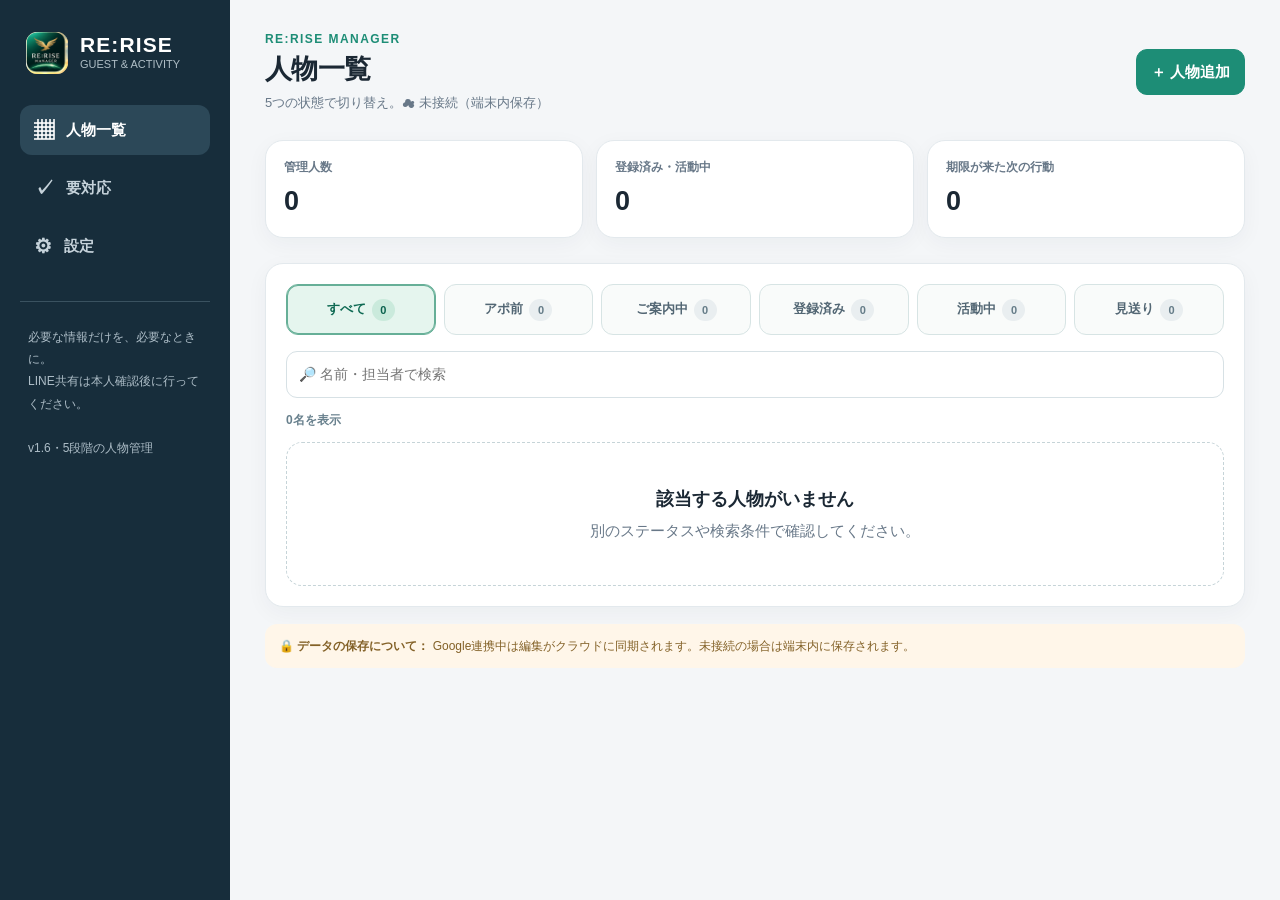
==== commit 2fa2ac53: "RE:RISE Manager v1.6: five status tabs and legacy status display mapping" ====
--- a/rerise-manager/index.html
+++ b/rerise-manager/index.html
@@ -29,6 +29,17 @@
   .modal-wrap{position:fixed;z-index:10;inset:0;display:flex;align-items:center;justify-content:center;padding:18px;background:rgba(9,25,35,.5)}.modal{width:100%;max-width:460px;background:#fff;border-radius:20px;padding:24px;box-shadow:0 18px 80px #0a172b28;max-height:85vh;overflow:auto}.modal h2{font-size:21px;margin:0 0 10px}.modal .field{margin-top:15px}.modal-actions{display:flex;justify-content:flex-end;gap:9px;margin-top:21px}.toast{position:fixed;bottom:24px;left:50%;transform:translateX(-50%);max-width:calc(100vw - 28px);padding:12px 18px;color:#fff;background:#1c3440;box-shadow:0 10px 40px #12273133;border-radius:12px;z-index:100;font-size:13px;font-weight:700;text-align:center}.mobile-bottom{display:none}.small-muted{font-size:12px;color:var(--muted)}
   @media(max-width:850px){.shell{display:block}.sidebar{display:none}.main{padding:22px 17px 115px}.heading{font-size:24px}.mobile-bottom{display:grid;grid-template-columns:repeat(3,1fr);position:fixed;z-index:7;bottom:0;left:0;right:0;padding:8px 10px calc(8px + env(safe-area-inset-bottom));border-top:1px solid var(--line);background:#fffffff0;backdrop-filter:blur(14px)}.mobile-bottom button{display:flex;align-items:center;justify-content:center;flex-direction:column;gap:2px;border:0;background:transparent;color:#7c8e99;font-size:11px;font-weight:800;min-height:50px;border-radius:10px}.mobile-bottom button.active{color:var(--mint);background:#e9f6f1}.mobile-bottom .emoji{font-size:20px}.progress-grid{grid-template-columns:1fr}.progress-grid .full{grid-column:auto}}
   @media(max-width:590px){.topbar{align-items:flex-start}.stats{gap:8px}.stat{padding:13px 11px}.stat-n{font-size:24px}.stat-label{font-size:11px}.card-pad{padding:16px}.sheet-grid{grid-template-columns:repeat(2,1fr)}.field-grid{grid-template-columns:1fr}.field.wide{grid-column:auto}.checks{grid-template-columns:1fr}.session-form{grid-template-columns:1fr 1fr}.session-form button{grid-column:1/-1}.toolbar .select{max-width:none;flex:1}.detail-head{align-items:flex-start}.btn.mobilewide{width:100%}.sheet-toolbar{align-items:stretch}.actionrow{width:100%}.actionrow>.btn{flex:1}.heading{font-size:22px}}
+
+  /* Six visible categories in two rows on narrow phones: no hidden horizontal scrolling. */
+  .stage-tabs{display:grid;grid-template-columns:repeat(6,minmax(0,1fr));gap:8px;margin:0 0 16px}
+  .stage-tab{border:1px solid #d7e4e4;border-radius:12px;background:#f9fbfa;color:#536774;min-width:0;min-height:51px;padding:8px 5px;display:flex;justify-content:center;align-items:center;gap:6px;font-weight:750;font-size:13px;white-space:nowrap;transition:background .15s,border-color .15s}
+  .stage-tab:hover{background:#eaf5f0;border-color:#9acaba}
+  .stage-tab.active{background:#e5f5ee;color:#0e6a53;border-color:#66af97;box-shadow:inset 0 0 0 1px #66af97}
+  .stage-count{font-variant-numeric:tabular-nums;border-radius:999px;padding:0px 7px;background:#e9eef0;color:#657c88;font-size:11px;line-height:22px;min-width:23px;text-align:center}
+  .stage-tab.active .stage-count{background:#caeadc;color:#0b624e}
+  .list-count{margin:0 0 12px;color:#68808d;font-size:12px;font-weight:650}
+  @media(max-width:700px){.stage-tabs{grid-template-columns:repeat(3,minmax(0,1fr));gap:7px}.stage-tab{font-size:12px;min-height:44px}}
+  @media(max-width:370px){.stage-tab{gap:3px;font-size:11px}.stage-count{font-size:10px;padding:0 5px;min-width:20px}}
   @media(prefers-reduced-motion:reduce){*{transition:none!important}}
   </style>
 </head>
@@ -40,8 +51,15 @@
 <script>
 (()=>{'use strict';
 const STORE_KEY='rerise.manager.mvp.v1';
-const APP_VERSION='1.5';
-const STAGES=['アポ前','アポ調整中','説明後','登録済み','初期育成','活動中'];
+const APP_VERSION='1.6';
+// Five simple statuses. Existing cloud records keep their original status until edited.
+const STAGES=['アポ前','ご案内中','登録済み','活動中','見送り'];
+const LIST_FILTERS=['すべて',...STAGES];
+function stageBucket(stage){
+ if(stage==='アポ調整中'||stage==='説明後')return 'ご案内中';
+ if(stage==='初期育成')return '登録済み';
+ return stage||'アポ前';
+}
 const SEMINARS=['事業説明','製品シェア会','ワンデー','フェロートレーニング','インプレッションセミナー','シェア会','その他'];
 const SHEETS=[{id:'new',icon:'🟢',short:'新規',title:'新規ゲストシート'},{id:'registered',icon:'🟠',short:'登録後',title:'新規登録後ゲストシート'},{id:'member',icon:'🔴',short:'メンバー',title:'メンバーゲストシート'},{id:'miho',icon:'🟡',short:'美穂面談',title:'花井美穂面談用ゲストシート'}];
 const F=(key,label,wide=false,type='text',options=null)=>({key,label,wide,type,options});
@@ -166,22 +184,38 @@
 function val(p,key){if(key==='seminarSummary')return sessionSummary(p);if(key==='registrationDate')return p.registrationDate||'';return p[key]||''}
 function dstr(v){if(!v)return '未設定';const parts=String(v).split('-');return parts.length>=3?`${parts[0]}年${Number(parts[1])}月${Number(parts[2])}日`:v}
 function sessionSummary(p){return p.sessions?.length?p.sessions.map(s=>`${s.type}${s.date?'（'+dstr(s.date)+'）':''}`).join('、'):'未参加・未確認'}
-function badge(s){const cls=s==='活動中'?'mint':s==='初期育成'||s==='アポ調整中'?'amber':s==='説明後'?'violet':s==='アポ前'?'red':'';return `<span class="tag ${cls}">${esc(s||'未設定')}</span>`}
+function badge(stage){const s=stageBucket(stage);const cls=s==='活動中'||s==='登録済み'?'mint':s==='ご案内中'?'violet':s==='アポ前'?'amber':'';return `<span class="tag ${cls}">${esc(s)}</span>`}
 function countDue(){const today=new Date().toLocaleDateString('sv-SE');return people.filter(p=>p.nextAction && p.nextDate && p.nextDate<=today).length}
 function initials(name){const x=String(name||'ゲ');return x.startsWith('サンプル ')?x.split(' ')[1]?.slice(0,1)||'ゲ':x.slice(0,1)}
 function render(){const isList=ui.view==='list';const isSettings=ui.view==='settings';const isDue=isList&&ui.filter==='要対応';const isPeople=isList&&!isDue;const p=person();if(!isList&&!isSettings&&!p){ui.view='list';return render()}
- document.getElementById('app').innerHTML=`<div class="shell"><aside class="sidebar"><div class="brand"><div class="brand-mark"><img src="icons/icon-192.png" width="42" height="42" alt="RE:RISE Manager" style="width:42px;height:42px;object-fit:cover;border-radius:11px"></div><div><div class="brand-name">RE:RISE</div><div class="brand-sub">GUEST & ACTIVITY</div></div></div><nav class="nav"><button class="nav-btn ${isPeople?'active':''}" data-action="go-list"><span class="nav-icon">▦</span>人物一覧</button><button class="nav-btn ${isDue?'active':''}" data-action="go-due"><span class="nav-icon">✓</span>要対応</button><button class="nav-btn ${isSettings?'active':''}" data-action="go-settings"><span class="nav-icon">⚙</span>設定</button></nav><div class="side-note">必要な情報だけを、必要なときに。<br>LINE共有は本人確認後に行ってください。<br><br>v1.5・Google同期対応</div></aside><main class="main">${isList?renderList():isSettings?renderSettings():renderDetail(p)}</main></div><nav class="mobile-bottom" aria-label="メインメニュー"><button class="${isPeople?'active':''}" data-action="go-list"><span class="emoji">▦</span>人物一覧</button><button class="${isDue?'active':''}" data-action="go-due"><span class="emoji">✓</span>要対応${countDue()?` (${countDue()})`:''}</button><button class="${isSettings?'active':''}" data-action="go-settings"><span class="emoji">⚙</span>設定</button></nav>`;
+ document.getElementById('app').innerHTML=`<div class="shell"><aside class="sidebar"><div class="brand"><div class="brand-mark"><img src="icons/icon-192.png" width="42" height="42" alt="RE:RISE Manager" style="width:42px;height:42px;object-fit:cover;border-radius:11px"></div><div><div class="brand-name">RE:RISE</div><div class="brand-sub">GUEST & ACTIVITY</div></div></div><nav class="nav"><button class="nav-btn ${isPeople?'active':''}" data-action="go-list"><span class="nav-icon">▦</span>人物一覧</button><button class="nav-btn ${isDue?'active':''}" data-action="go-due"><span class="nav-icon">✓</span>要対応</button><button class="nav-btn ${isSettings?'active':''}" data-action="go-settings"><span class="nav-icon">⚙</span>設定</button></nav><div class="side-note">必要な情報だけを、必要なときに。<br>LINE共有は本人確認後に行ってください。<br><br>v1.6・5段階の人物管理</div></aside><main class="main">${isList?renderList():isSettings?renderSettings():renderDetail(p)}</main></div><nav class="mobile-bottom" aria-label="メインメニュー"><button class="${isPeople?'active':''}" data-action="go-list"><span class="emoji">▦</span>人物一覧</button><button class="${isDue?'active':''}" data-action="go-due"><span class="emoji">✓</span>要対応${countDue()?` (${countDue()})`:''}</button><button class="${isSettings?'active':''}" data-action="go-settings"><span class="emoji">⚙</span>設定</button></nav>`;
  if(isList)renderPeople();
 }
-function renderList(){return `<header class="topbar"><div><div class="eyebrow">RE:RISE Manager</div><h1 class="heading">人物一覧</h1><div class="subheading">ゲスト・メンバーの状況を、ひと目で。　☁ ${esc(cloudMessage())}</div></div><button class="btn primary" data-action="new-person">＋ 人物追加</button></header><div class="stats"><div class="stat"><div class="stat-label">管理人数</div><div class="stat-n">${people.length}</div></div><div class="stat"><div class="stat-label">登録済み・活動中</div><div class="stat-n">${people.filter(p=>['登録済み','初期育成','活動中'].includes(p.stage)).length}</div></div><div class="stat"><div class="stat-label">期限が来た次の行動</div><div class="stat-n">${countDue()}</div></div></div><div class="card card-pad"><div class="toolbar"><input id="search" class="input search" aria-label="名前で検索" placeholder="🔎 名前・担当者で検索" value="${esc(ui.search)}"><select id="filter" class="select" aria-label="状況で絞り込み">${['すべて','ゲスト','登録済み','活動中','要対応'].map(s=>`<option ${ui.filter===s?'selected':''}>${s}</option>`).join('')}</select></div><div id="people-list" class="people"></div></div><div class="note notice-warn" style="margin-top:17px">🔒 <b>データの保存について：</b> クラウドに接続するまでは端末内保存です。「設定」からGoogleにログインし、クラウドデータを読み込むと同期を開始できます。</div>`}
-function renderSettings(){return `<header class="topbar"><div><div class="eyebrow">RE:RISE Manager</div><h1 class="heading">設定</h1><div class="subheading">データの管理とアプリの確認。</div></div></header><div class="card card-pad"><div class="section-title">データのバックアップ</div><div class="section-note">保存済みの情報を書き出したり、以前のバックアップを読み込めます。</div><button class="btn primary" style="margin-top:17px" data-action="backup">バックアップ・データ取り込み</button></div><div class="note notice-warn" style="margin-top:17px"><b>データの安全性について：</b> クラウドを有効化するまでは端末内にだけ保存されます。共有アクセスはGoogleスプレッドシートの共有権限に従います。バックアップファイルは暗号化されません。</div><div class="note" style="margin-top:12px">アプリ：RE:RISE Manager v1.5（iPhoneホーム画面対応・端末内保存）</div>${renderCloudSettings()}`}
-function renderPeople(){const out=document.getElementById('people-list');if(!out)return;const today=new Date().toLocaleDateString('sv-SE');const arr=people.filter(p=>{const hay=[p.name,p.owner,p.introducer].join(' ').toLowerCase();if(!hay.includes(ui.search.toLowerCase()))return false;if(ui.filter==='ゲスト')return ['アポ前','アポ調整中','説明後'].includes(p.stage);if(ui.filter==='登録済み')return ['登録済み','初期育成'].includes(p.stage);if(ui.filter==='活動中')return p.stage==='活動中';if(ui.filter==='要対応')return p.nextAction&&p.nextDate&&p.nextDate<=today;return true});out.innerHTML=arr.length?arr.map(p=>`<button class="person" data-action="open-person" data-id="${esc(p.id)}"><div class="avatar">${esc(initials(p.name))}</div><div class="person-body"><div class="person-name">${esc(p.name)} ${badge(p.stage)}</div><div class="person-next">${esc(p.nextAction?'次：'+p.nextAction:'次のアクション未設定')}${p.nextDate?' · '+esc(dstr(p.nextDate)):''}</div><div class="person-owner">担当：${esc(p.owner||'未設定')}　/ 紹介者：${esc(p.introducer||'未設定')}</div></div><span class="chevron">›</span></button>`).join(''):`<div class="empty"><h3>該当する人物がいません</h3><div>検索や絞り込み条件を変更してください。</div></div>`}
-function renderDetail(p){return `<div class="back"><button class="btn ghost small" data-action="go-list">〈 人物一覧へ</button></div><div class="detail-head"><div><div class="eyebrow">PERSON PROFILE</div><div class="detail-name">${esc(p.name)}</div><div class="detail-caption">担当：${esc(p.owner||'未設定')}　/ 紹介者：${esc(p.introducer||'未設定')}</div></div>${badge(p.stage)}</div><div class="tabbar"><button class="tab ${ui.view==='sheet'?'active':''}" data-action="go-sheet">▤ 4種類のゲストシート</button><button class="tab ${ui.view==='progress'?'active':''}" data-action="go-progress">◉ 活動進捗</button></div>${ui.view==='sheet'?renderSheets(p):renderProgress(p)}<div style="display:flex;justify-content:space-between;align-items:center;gap:10px;margin-top:22px"><button class="btn small" data-action="go-list">〈 一覧に戻る</button><button class="btn small danger" data-action="delete-person">この人物を削除</button></div>`}
+function renderList(){
+ const due=ui.filter==='要対応';
+ const categoryTabs=!due?`<div class="stage-tabs" role="group" aria-label="人物をステータス別に表示">${LIST_FILTERS.map(stage=>`<button type="button" class="stage-tab ${ui.filter===stage?'active':''}" data-action="filter-stage" data-stage="${esc(stage)}" aria-pressed="${ui.filter===stage}"><span>${esc(stage)}</span><span class="stage-count">${stage==='すべて'?people.length:people.filter(p=>stageBucket(p.stage)===stage).length}</span></button>`).join('')}</div>`:`<div class="actionrow" style="margin-bottom:15px"><button class="btn small" data-action="go-list">〈 すべての人物へ</button></div>`;
+ return `<header class="topbar"><div><div class="eyebrow">RE:RISE Manager</div><h1 class="heading">${due?'要対応':'人物一覧'}</h1><div class="subheading">${due?'期限が来た次のアクションを確認':'5つの状態で切り替え。☁ '+esc(cloudMessage())}</div></div><button class="btn primary" data-action="new-person">＋ 人物追加</button></header><div class="stats"><div class="stat"><div class="stat-label">管理人数</div><div class="stat-n">${people.length}</div></div><div class="stat"><div class="stat-label">登録済み・活動中</div><div class="stat-n">${people.filter(p=>['登録済み','活動中'].includes(stageBucket(p.stage))).length}</div></div><div class="stat"><div class="stat-label">期限が来た次の行動</div><div class="stat-n">${countDue()}</div></div></div><div class="card card-pad">${categoryTabs}<div class="toolbar"><input id="search" class="input search" aria-label="名前で検索" placeholder="🔎 名前・担当者で検索" value="${esc(ui.search)}"></div><div class="list-count" id="list-count" aria-live="polite"></div><div id="people-list" class="people"></div></div><div class="note notice-warn" style="margin-top:17px">🔒 <b>データの保存について：</b> Google連携中は編集がクラウドに同期されます。未接続の場合は端末内に保存されます。</div>`
+}
+function renderSettings(){return `<header class="topbar"><div><div class="eyebrow">RE:RISE Manager</div><h1 class="heading">設定</h1><div class="subheading">データの管理とアプリの確認。</div></div></header><div class="card card-pad"><div class="section-title">データのバックアップ</div><div class="section-note">保存済みの情報を書き出したり、以前のバックアップを読み込めます。</div><button class="btn primary" style="margin-top:17px" data-action="backup">バックアップ・データ取り込み</button></div><div class="note notice-warn" style="margin-top:17px"><b>データの安全性について：</b> クラウドを有効化するまでは端末内にだけ保存されます。共有アクセスはGoogleスプレッドシートの共有権限に従います。バックアップファイルは暗号化されません。</div><div class="note" style="margin-top:12px">アプリ：RE:RISE Manager v1.6（iPhoneホーム画面対応・Google同期）</div>${renderCloudSettings()}`}
+function renderPeople(){
+ const out=document.getElementById('people-list');if(!out)return;
+ const today=new Date().toLocaleDateString('sv-SE');
+ const arr=people.filter(p=>{
+  const hay=[p.name,p.owner,p.introducer].join(' ').toLowerCase();
+  if(!hay.includes(ui.search.toLowerCase()))return false;
+  if(ui.filter==='要対応')return p.nextAction&&p.nextDate&&p.nextDate<=today;
+  if(ui.filter!=='すべて')return stageBucket(p.stage)===ui.filter;
+  return true;
+ });
+ const count=document.getElementById('list-count');if(count)count.textContent=`${arr.length}名を表示${ui.filter==='すべて'?'':' ・ '+ui.filter}`;
+ out.innerHTML=arr.length?arr.map(p=>`<button class="person" data-action="open-person" data-id="${esc(p.id)}"><div class="avatar">${esc(initials(p.name))}</div><div class="person-body"><div class="person-name">${esc(p.name)} ${badge(p.stage)}</div><div class="person-next">${esc(p.nextAction?'次：'+p.nextAction:'次のアクション未設定')}${p.nextDate?' · '+esc(dstr(p.nextDate)):''}</div><div class="person-owner">担当：${esc(p.owner||'未設定')}　/ 紹介者：${esc(p.introducer||'未設定')}</div></div><span class="chevron">›</span></button>`).join(''):`<div class="empty"><h3>該当する人物がいません</h3><div>別のステータスや検索条件で確認してください。</div></div>`;
+}
+function renderDetail(p){return `<div class="back"><button class="btn ghost small" data-action="back-to-list">〈 人物一覧へ</button></div><div class="detail-head"><div><div class="eyebrow">PERSON PROFILE</div><div class="detail-name">${esc(p.name)}</div><div class="detail-caption">担当：${esc(p.owner||'未設定')}　/ 紹介者：${esc(p.introducer||'未設定')}</div></div>${badge(p.stage)}</div><div class="tabbar"><button class="tab ${ui.view==='sheet'?'active':''}" data-action="go-sheet">▤ 4種類のゲストシート</button><button class="tab ${ui.view==='progress'?'active':''}" data-action="go-progress">◉ 活動進捗</button></div>${ui.view==='sheet'?renderSheets(p):renderProgress(p)}<div style="display:flex;justify-content:space-between;align-items:center;gap:10px;margin-top:22px"><button class="btn small" data-action="back-to-list">〈 一覧に戻る</button><button class="btn small danger" data-action="delete-person">この人物を削除</button></div>`}
 function renderSheets(p){const s=SHEETS.find(s=>s.id===ui.sheet);const arr=fields[ui.sheet];return `<div class="card card-pad"><div class="section-title">ゲストシート</div><div class="section-note">人物の共通情報は4種類すべてに自動反映されます。</div><div class="sheet-grid">${SHEETS.map(t=>`<button class="sheet-tab ${ui.sheet===t.id?'active':''}" data-action="sheet-type" data-id="${t.id}"><span class="sheet-icon">${t.icon}</span>${t.short}</button>`).join('')}</div><div class="sheet-toolbar"><div><strong>${s.icon} ${s.title}</strong><div class="small-muted">${arr.length}項目・紹介者を含む</div></div><div class="segmented"><button class="btn ${ui.mode==='edit'?'active':''}" data-action="mode" data-id="edit">編集</button><button class="btn ${ui.mode==='preview'?'active':''}" data-action="mode" data-id="preview">プレビュー</button></div></div>${ui.mode==='edit'?renderSheetEdit(p,arr):`<div class="sheet-preview" id="sheet-preview">${esc(sheetText(p,ui.sheet))}</div>`}<hr class="line"><div class="field-grid" style="margin-bottom:15px"><div class="field"><label for="introducer">紹介者（全シート共通）</label><input class="input" id="introducer" data-field="introducer" value="${esc(p.introducer||'')}" placeholder="紹介者名"></div><div class="field"><label for="owner">担当者（管理用）</label><input class="input" id="owner" data-field="owner" value="${esc(p.owner||'')}" placeholder="担当者名"></div></div><div class="actionrow"><button class="btn primary" data-action="copy-sheet">▤ シート全文をコピー</button><button class="btn dark" data-action="share-sheet">↗ LINE等で共有</button><button class="btn" data-action="record-send">✓ 送信済みを記録</button></div><div class="history">${historyText(p,ui.sheet)}</div><div class="note" style="margin-top:14px">共有ボタンは端末の共有メニューを開きます。LINEへの実際の送信は自分で行います。「送信済みを記録」は送ったことを確認してから押してください。</div></div>`}
 function renderSheetEdit(p,arr){return `<div class="field-grid">${arr.map(f=>{const x=val(p,f.key);if(f.type==='auto')return `<div class="field ${f.wide?'wide':''}"><label>${esc(f.label)}</label><div class="note">${esc(x)}<div class="small-muted">「活動進捗」からセミナー参加を記録してください。</div></div></div>`;if(f.type==='select')return `<div class="field ${f.wide?'wide':''}"><label for="f-${esc(f.key)}">${esc(f.label)}</label><select id="f-${esc(f.key)}" class="select" data-field="${esc(f.key)}">${f.options.map(opt=>`<option value="${esc(opt)}" ${x===opt?'selected':''}>${esc(opt||'選択してください')}</option>`).join('')}</select></div>`;if(f.type==='textarea')return `<div class="field ${f.wide?'wide':''}"><label for="f-${esc(f.key)}">${esc(f.label)}</label><textarea id="f-${esc(f.key)}" rows="3" class="textarea" data-field="${esc(f.key)}" placeholder="未確認の場合は空欄">${esc(x)}</textarea></div>`;return `<div class="field ${f.wide?'wide':''}"><label for="f-${esc(f.key)}">${esc(f.label)}</label><input id="f-${esc(f.key)}" class="input" ${f.type==='date'?'type="date"':''} data-field="${esc(f.key)}" value="${esc(x)}" placeholder="未確認"></div>`}).join('')}</div>`}
 function sheetText(p,type){const title=SHEETS.find(s=>s.id===type);const list=fields[type];const first=type==='new'?'紹介者名：':'紹介者：';let str=`${title.icon}【${title.title}】${title.icon}\n\n${first}${p.introducer||'未確認'}`;const extra=(type==='new')?'★':'★';for(const f of list){let prefix=(type==='member'||type==='miho')&&['registrationDate','registrationType','businessActivity','seminarSummary','leaderAdvice','spiritLeader','mihoInvitation','accompanyLeader'].includes(f.key)?'●':f.key==='approach'||f.key==='reason'?'◎':'★';let label=f.label.replace('（参加履歴から自動表示）','').replace('（ポジティブ・ネガティブ）','').replace('（どれで登録になったか？）','').replace('（例：ルテイン3M）','').replace('（あり・なし、ありなら詳細）','');let v=val(p,f.key);if(f.type==='date')v=v?dstr(v):'';str+=`\n\n${prefix}${label}\n${v||'未確認'}`}return str}
 function historyText(p,type){const hist=(p.sharedHistory||[]).filter(h=>h.type===type);if(!hist.length)return '送信履歴：まだありません';const last=hist[hist.length-1];return `送信済み記録：${esc(new Date(last.at).toLocaleString('ja-JP'))}　（計${hist.length}回）`}
-function renderProgress(p){const completed=(p.sessions||[]).length;const checks=p.checks||{};const allChecks=CHECKS.length+1;const done=CHECKS.filter(([key])=>!!checks[key]).length+(completed>=3?1:0);return `<div class="progress-grid"><div class="card card-pad full"><div class="section-title">現在の状況・次回アクション</div><div class="section-note">ここが更新されていれば、次に何をするか迷いません。</div><div class="field-grid" style="margin-top:17px"><div class="field"><label>現在のステータス</label><select class="select" data-field="stage">${STAGES.map(s=>`<option ${p.stage===s?'selected':''}>${esc(s)}</option>`).join('')}</select></div><div class="field"><label>次回アクションの日付</label><input type="date" class="input" data-field="nextDate" value="${esc(p.nextDate||'')}"></div><div class="field wide"><label>次にすること</label><input class="input" data-field="nextAction" value="${esc(p.nextAction||'')}" placeholder="例：ゆりさんとの面談日程を確認"></div></div></div><div class="card card-pad full"><div class="section-title">活動の進捗</div><div class="section-note">チェックするだけ。セミナーの参加回数は自動集計されます。</div><div style="display:flex;justify-content:space-between;align-items:center;gap:9px;margin-top:16px"><div class="small-muted">${done} / ${allChecks} 項目完了</div><strong>${Math.round(done/allChecks*100)}%</strong></div><div class="progress-track"><div class="progress-fill" style="width:${done/allChecks*100}%"></div></div><div class="checks">${CHECKS.map(([key,label])=>`<label class="check-item"><input type="checkbox" data-check="${key}" ${checks[key]?'checked':''}><span>${esc(label)}</span></label>`).join('')}<div class="check-item" style="color:${completed>=3?'#16745e':'#667985'}"><span style="font-size:18px">${completed>=3?'☑':'□'}</span><span>セミナー3回（${completed}/3回）</span></div></div><div class="note" style="margin-top:14px">初期目標：フェロートレーニング参加＋花井美穂さんとの面談。セミナー3回は活動目標として表示しています。</div></div><div class="card card-pad full"><div class="section-title">セミナー参加履歴</div><div class="section-note">同じ種類に複数回参加しても記録できます。</div><div class="session-form"><select id="seminar-type" class="select">${SEMINARS.map(s=>`<option ${ui.seminarType===s?'selected':''}>${esc(s)}</option>`).join('')}</select><input type="date" id="seminar-date" class="input" value="${esc(ui.seminarDate)}"><button class="btn primary" data-action="add-seminar">＋ 参加を記録</button></div><div class="sessions">${(p.sessions||[]).length?p.sessions.map(s=>`<div class="session"><div><div class="session-title">${esc(s.type)}</div><div class="session-date">${esc(s.date?dstr(s.date):'日付未設定')}</div></div><button class="btn small danger" data-action="remove-seminar" data-id="${esc(s.id)}">削除</button></div>`).join(''):'<div class="small-muted" style="padding-top:10px">まだ参加履歴はありません。</div>'}</div></div></div>`}
+function renderProgress(p){const completed=(p.sessions||[]).length;const checks=p.checks||{};const allChecks=CHECKS.length+1;const done=CHECKS.filter(([key])=>!!checks[key]).length+(completed>=3?1:0);return `<div class="progress-grid"><div class="card card-pad full"><div class="section-title">現在の状況・次回アクション</div><div class="section-note">ここが更新されていれば、次に何をするか迷いません。</div><div class="field-grid" style="margin-top:17px"><div class="field"><label>現在のステータス</label><select class="select" data-field="stage">${STAGES.map(s=>`<option ${stageBucket(p.stage)===s?'selected':''}>${esc(s)}</option>`).join('')}</select></div><div class="field"><label>次回アクションの日付</label><input type="date" class="input" data-field="nextDate" value="${esc(p.nextDate||'')}"></div><div class="field wide"><label>次にすること</label><input class="input" data-field="nextAction" value="${esc(p.nextAction||'')}" placeholder="例：ゆりさんとの面談日程を確認"></div></div></div><div class="card card-pad full"><div class="section-title">活動の進捗</div><div class="section-note">チェックするだけ。セミナーの参加回数は自動集計されます。</div><div style="display:flex;justify-content:space-between;align-items:center;gap:9px;margin-top:16px"><div class="small-muted">${done} / ${allChecks} 項目完了</div><strong>${Math.round(done/allChecks*100)}%</strong></div><div class="progress-track"><div class="progress-fill" style="width:${done/allChecks*100}%"></div></div><div class="checks">${CHECKS.map(([key,label])=>`<label class="check-item"><input type="checkbox" data-check="${key}" ${checks[key]?'checked':''}><span>${esc(label)}</span></label>`).join('')}<div class="check-item" style="color:${completed>=3?'#16745e':'#667985'}"><span style="font-size:18px">${completed>=3?'☑':'□'}</span><span>セミナー3回（${completed}/3回）</span></div></div><div class="note" style="margin-top:14px">初期目標：フェロートレーニング参加＋花井美穂さんとの面談。セミナー3回は活動目標として表示しています。</div></div><div class="card card-pad full"><div class="section-title">セミナー参加履歴</div><div class="section-note">同じ種類に複数回参加しても記録できます。</div><div class="session-form"><select id="seminar-type" class="select">${SEMINARS.map(s=>`<option ${ui.seminarType===s?'selected':''}>${esc(s)}</option>`).join('')}</select><input type="date" id="seminar-date" class="input" value="${esc(ui.seminarDate)}"><button class="btn primary" data-action="add-seminar">＋ 参加を記録</button></div><div class="sessions">${(p.sessions||[]).length?p.sessions.map(s=>`<div class="session"><div><div class="session-title">${esc(s.type)}</div><div class="session-date">${esc(s.date?dstr(s.date):'日付未設定')}</div></div><button class="btn small danger" data-action="remove-seminar" data-id="${esc(s.id)}">削除</button></div>`).join(''):'<div class="small-muted" style="padding-top:10px">まだ参加履歴はありません。</div>'}</div></div></div>`}
 function toast(msg){const node=document.getElementById('toast-root');node.innerHTML=`<div class="toast" role="status">${esc(msg)}</div>`;clearTimeout(toastTimer);toastTimer=setTimeout(()=>node.innerHTML='',3500)}
 function uid(){return (globalThis.crypto?.randomUUID?.()||'id-'+Date.now()+'-'+Math.random().toString(36).slice(2))}
 function openModal(html){document.getElementById('modal-root').innerHTML=`<div class="modal-wrap" data-backdrop="true"><div class="modal" role="dialog" aria-modal="true">${html}</div></div>`}
@@ -190,7 +224,9 @@
 function backupModal(){openModal(`<h2>バックアップ・復元</h2><p class="small-muted">情報はこの端末のブラウザに保存されます。取り込み前にバックアップを保存してください。『ゲストシートを更新・追加』なら、既存人物のシート情報だけを更新し、活動進捗・セミナー履歴・送信履歴は維持します。</p><div class="note notice-warn"><strong>注意：</strong>バックアップは暗号化されていません。個人情報を含む状態では、他人に送信したり、公開フォルダへ置いたりしないでください。</div><div class="actionrow" style="margin-top:15px"><button class="btn primary" data-action="export">バックアップを保存</button><button class="btn dark" data-action="choose-import-update">ゲストシートを更新・追加</button><button class="btn" data-action="choose-import-merge">空欄だけ補完</button><button class="btn" data-action="choose-import-replace">全件置き換え（復元）</button></div><input id="backup-file" class="hidden" type="file" accept="application/json,.json"><div class="modal-actions"><button class="btn" data-action="close-modal">閉じる</button></div>`)}
 async function copy(txt){try{if(navigator.clipboard&&window.isSecureContext){await navigator.clipboard.writeText(txt);return true}const el=document.createElement('textarea');el.value=txt;el.style.position='fixed';el.style.left='-9999px';document.body.appendChild(el);el.focus();el.select();const ok=document.execCommand('copy');el.remove();return ok}catch(e){return false}}
 async function shareSheet(){const p=person();const txt=sheetText(p,ui.sheet);if(navigator.share){try{await navigator.share({title:`${p.name}・${SHEETS.find(s=>s.id===ui.sheet).title}`,text:txt});toast('共有操作を完了しました。実際の送信済み記録は別途行ってください。');return}catch(e){if(e.name==='AbortError')return}}const okay=await copy(txt);toast(okay?'共有できない環境のため、本文をコピーしました。':'共有できませんでした。コピー機能をお試しください。')}
-function updateField(field,value){const p=person();if(!p)return;p[field]=value;p.updatedAt=new Date().toISOString();save()}
+function updateField(field,value){const p=person();if(!p)return;p[field]=value;
+ if(field==='stage'&&['登録済み','活動中'].includes(value)){p.checks=p.checks||{};p.checks.registered=true}
+ p.updatedAt=new Date().toISOString();save()}
 function changeView(view){if(['sheet','progress'].includes(view)&&!person()){if(people.length){ui.personId=people[0].id}else{ui.view='list';render();toast('先に人物を登録してください。');return}}ui.view=view;render();window.scrollTo({top:0,behavior:'instant'})}
 
 function importRecords(payload,mode){
@@ -249,6 +285,8 @@
 }
 document.addEventListener('click',async e=>{if(e.target.dataset.backdrop){closeModal();return}const b=e.target.closest('[data-action]');if(!b)return;const a=b.dataset.action;const p=person();
  if(a==='go-list'){ui.filter='すべて';ui.search='';changeView('list');return}
+ if(a==='back-to-list'){changeView('list');return}
+ if(a==='filter-stage'){ui.filter=b.dataset.stage;render();return}
  if(a==='go-due'){ui.filter='要対応';ui.search='';changeView('list');return}
  if(a==='go-settings'){changeView('settings');return}
  if(a==='go-sheet'||a==='go-progress'){changeView(a.slice(3));return}
@@ -272,8 +310,8 @@
  if(a==='choose-import-merge'||a==='choose-import-replace'||a==='choose-import-update'){importMode=a==='choose-import-update'?'update':a==='choose-import-merge'?'merge':'replace';document.getElementById('backup-file').click();return}
 });
 document.addEventListener('input',e=>{if(e.target.id==='search'){ui.search=e.target.value;renderPeople();return}if(e.target.dataset.field)updateField(e.target.dataset.field,e.target.value)});
-document.addEventListener('change',e=>{const t=e.target;if(t.id==='filter'){ui.filter=t.value;render();return}if(t.dataset.check){const p=person();p.checks=p.checks||{};p.checks[t.dataset.check]=t.checked;if(t.dataset.check==='registered' && t.checked && ['アポ前','アポ調整中','説明後'].includes(p.stage))p.stage='登録済み';save();render();return}if(t.dataset.field){updateField(t.dataset.field,t.value);if(['name','stage','owner','introducer','nextAction','nextDate'].includes(t.dataset.field))render();return}if(t.id==='seminar-type'){ui.seminarType=t.value;return}if(t.id==='seminar-date'){ui.seminarDate=t.value;return}if(t.id==='backup-file'){const f=t.files?.[0];if(!f)return;f.text().then(raw=>{try{const j=JSON.parse(raw);if(j.app!=='RE:RISE Manager'||!Array.isArray(j.people))throw Error('形式が一致しません');const report=importRecords(j,importMode);if(!report)return;save();closeModal();ui.view='list';ui.personId=null;ui.filter='すべて';render();toast(importMode==='update'?`更新完了：${report.updated}人更新・${report.added}人追加・${report.filled}項目変更`:`取り込み完了：${report.added}人追加・${report.filled}項目補完`);}catch(err){toast('読み込みに失敗：'+(err.message||'ファイル形式を確認してください。'))}});return}});
-document.addEventListener('submit',e=>{if(e.target.id==='new-form'){e.preventDefault();const form=new FormData(e.target);const name=String(form.get('name')||'').trim();if(!name)return;const p={id:uid(),name,introducer:String(form.get('introducer')||''),owner:String(form.get('owner')||''),stage:'アポ前',nextAction:'',nextDate:'',checks:{},sessions:[],sharedHistory:[],createdAt:new Date().toISOString()};people.unshift(p);save();closeModal();ui.personId=p.id;ui.sheet='new';ui.mode='edit';changeView('sheet');toast('人物を登録しました。')}});
+document.addEventListener('change',e=>{const t=e.target;if(t.dataset.check){const p=person();p.checks=p.checks||{};p.checks[t.dataset.check]=t.checked;if(t.dataset.check==='registered' && t.checked && ['アポ前','ご案内中'].includes(stageBucket(p.stage)))p.stage='登録済み';save();render();return}if(t.dataset.field){updateField(t.dataset.field,t.value);if(['name','stage','owner','introducer','nextAction','nextDate'].includes(t.dataset.field))render();return}if(t.id==='seminar-type'){ui.seminarType=t.value;return}if(t.id==='seminar-date'){ui.seminarDate=t.value;return}if(t.id==='backup-file'){const f=t.files?.[0];if(!f)return;f.text().then(raw=>{try{const j=JSON.parse(raw);if(j.app!=='RE:RISE Manager'||!Array.isArray(j.people))throw Error('形式が一致しません');const report=importRecords(j,importMode);if(!report)return;save();closeModal();ui.view='list';ui.personId=null;ui.filter='すべて';render();toast(importMode==='update'?`更新完了：${report.updated}人更新・${report.added}人追加・${report.filled}項目変更`:`取り込み完了：${report.added}人追加・${report.filled}項目補完`);}catch(err){toast('読み込みに失敗：'+(err.message||'ファイル形式を確認してください。'))}});return}});
+document.addEventListener('submit',e=>{if(e.target.id==='new-form'){e.preventDefault();const form=new FormData(e.target);const name=String(form.get('name')||'').trim();if(!name)return;const p={id:uid(),name,introducer:String(form.get('introducer')||''),owner:String(form.get('owner')||''),stage:'アポ前',nextAction:'',nextDate:'',checks:{},sessions:[],sharedHistory:[],createdAt:new Date().toISOString()};people.unshift(p);ui.filter='アポ前';save();closeModal();ui.personId=p.id;ui.sheet='new';ui.mode='edit';changeView('sheet');toast('人物を登録しました。')}});
 if('serviceWorker' in navigator&&location.protocol.startsWith('http')){window.addEventListener('load',()=>navigator.serviceWorker.register('./service-worker.js').catch(()=>{}))}
 render();
 })();
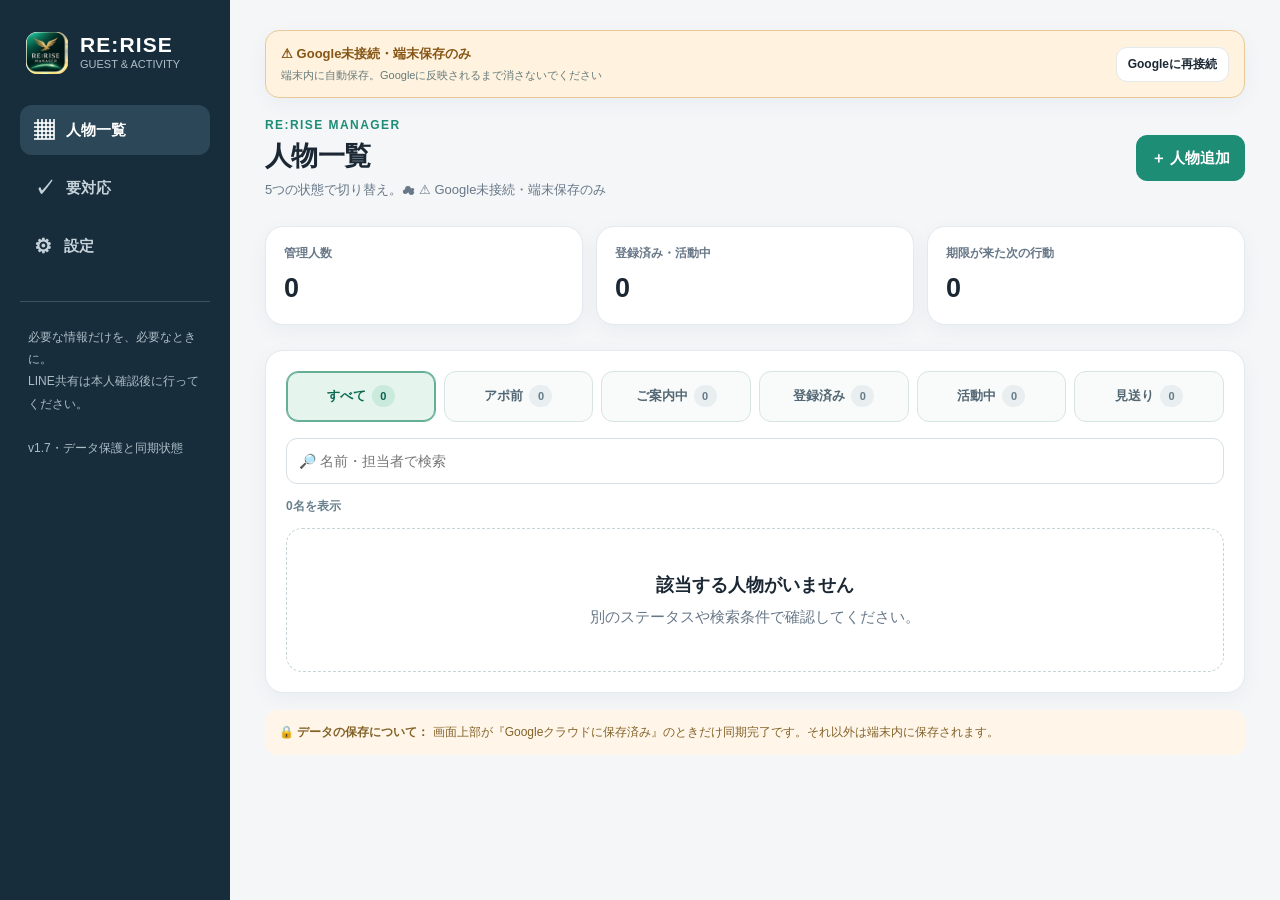
==== commit 8ad884b3: "RE:RISE Manager v1.7: prevent unsynced data loss and show cloud sync status" ====
--- a/rerise-manager/index.html
+++ b/rerise-manager/index.html
@@ -41,6 +41,11 @@
   @media(max-width:700px){.stage-tabs{grid-template-columns:repeat(3,minmax(0,1fr));gap:7px}.stage-tab{font-size:12px;min-height:44px}}
   @media(max-width:370px){.stage-tab{gap:3px;font-size:11px}.stage-count{font-size:10px;padding:0 5px;min-width:20px}}
   @media(prefers-reduced-motion:reduce){*{transition:none!important}}
+  .sync-banner{border:1px solid #bbd6ce;border-radius:14px;background:#e9f7f0;padding:13px 15px;margin-bottom:18px;display:flex;align-items:center;justify-content:space-between;gap:12px;box-shadow:var(--shadow)}
+  .sync-banner.warn{background:#fff2df;border-color:#e8c99a}.sync-banner.error{background:#fff0f0;border-color:#e8b7b7}
+  .sync-banner .sync-main{min-width:0}.sync-banner .sync-label{display:block;font-size:13px;font-weight:850;color:#185b49}.sync-banner.warn .sync-label{color:#865615}.sync-banner.error .sync-label{color:#a33a3a}
+  .sync-banner .sync-detail{font-size:11px;color:#657b7b;margin-top:2px}.sync-banner .btn{font-size:12px;padding:7px 11px;min-height:35px}
+  @media(max-width:590px){.sync-banner{padding:11px;gap:8px;flex-wrap:wrap}.sync-banner .btn{width:100%}}
   </style>
 </head>
 <body>
@@ -51,7 +56,7 @@
 <script>
 (()=>{'use strict';
 const STORE_KEY='rerise.manager.mvp.v1';
-const APP_VERSION='1.6';
+const APP_VERSION='1.7';
 // Five simple statuses. Existing cloud records keep their original status until edited.
 const STAGES=['アポ前','ご案内中','登録済み','活動中','見送り'];
 const LIST_FILTERS=['すべて',...STAGES];
@@ -71,106 +76,309 @@
 };
 const CHECKS=[['registered','新規登録'],['fellow','フェロートレーニング'],['miho','花井美穂さんとの面談'],['list100','100人リスト'],['dream','夢リスト'],['outreach','声かけ・連絡'],['marketing','マーケティング練習'],['meeting','打ち合わせ'],['report','活動報告']];
 
-// Cloud data: private Google Sheet accessed with the signed-in user's short-lived OAuth token.
+// Data safety v1.7: local edits are saved immediately and compared against a durable
+// last-synced snapshot. Auth tokens are deliberately NOT persisted in localStorage.
 const CLOUD_SETTINGS_KEY='rerise.manager.cloud.v1';
+const CLOUD_BASE_KEY='rerise.manager.cloud.base.v17';
+const CLOUD_BACKUPS_KEY='rerise.manager.cloud.recovery.v17';
 const CLOUD_DEFAULT_ID='19i7zJ7bDYrlB4MWGW23r9UlLr-f8DKsqRztylSzKR6M';
 const cloudSaved=(()=>{try{return JSON.parse(localStorage.getItem(CLOUD_SETTINGS_KEY)||'{}')}catch{return {}}})();
-const cloud={clientId:cloudSaved.clientId||'',spreadsheetId:cloudSaved.spreadsheetId||CLOUD_DEFAULT_ID,accessToken:'',state:'未接続',ready:false,rows:new Map(),snapshots:new Map(),timer:null,busy:false,dirtyCounter:0,pendingConflicts:[]};
+const cloud={clientId:cloudSaved.clientId||'',spreadsheetId:cloudSaved.spreadsheetId||CLOUD_DEFAULT_ID,accessToken:'',state:'未接続',ready:false,rows:new Map(),snapshots:new Map(),baselineKnown:false,lastSuccessAt:'',timer:null,busy:false,dirtyCounter:0,pendingConflicts:[],resolutionRemote:null,reconciledDraft:null};
 const API='https://sheets.googleapis.com/v4/spreadsheets/';
 const CLOUD_SHEET='People';
-function cloudMessage(){return cloud.ready?'同期中'+(cloud.busy?'…':'（自動同期ON）'):cloud.accessToken?'Google認証済み・未読み込み':'未接続（端末内保存）'}
-function cloudConfigSave(){let id=document.getElementById('google-client-id')?.value.trim()||'';let sid=document.getElementById('google-sheet-id')?.value.trim()||'';sid=sid.match(/\/spreadsheets\/d\/([A-Za-z0-9_-]+)/)?.[1]||sid;if(sid&&!/^[A-Za-z0-9_-]{20,}$/.test(sid)){toast('スプレッドシートIDが正しくありません');return}if(id&&!/^[0-9]+-[a-z0-9_-]+\.apps\.googleusercontent\.com$/.test(id)){toast('Google OAuthクライアントIDを確認してください');return}if(cloud.accessToken&&cloud.spreadsheetId!==sid){cloud.accessToken='';cloud.ready=false;}cloud.clientId=id;cloud.spreadsheetId=sid||CLOUD_DEFAULT_ID;localStorage.setItem(CLOUD_SETTINGS_KEY,JSON.stringify({clientId:cloud.clientId,spreadsheetId:cloud.spreadsheetId}));toast('Google連携設定を保存しました');render()}
+function restoreCloudBaseline(){
+ try{
+  const j=JSON.parse(localStorage.getItem(CLOUD_BASE_KEY)||'null');
+  if(j?.spreadsheetId===cloud.spreadsheetId&&Array.isArray(j.snapshots)){
+   cloud.snapshots=new Map(j.snapshots);cloud.baselineKnown=true;cloud.lastSuccessAt=j.at||'';
+  }else{cloud.snapshots=new Map();cloud.baselineKnown=false;cloud.lastSuccessAt=''}
+ }catch{cloud.snapshots=new Map();cloud.baselineKnown=false}
+}
+restoreCloudBaseline();
+function persistCloudBaseline(){
+ try{localStorage.setItem(CLOUD_BASE_KEY,JSON.stringify({spreadsheetId:cloud.spreadsheetId,at:cloud.lastSuccessAt,snapshots:[...cloud.snapshots]}))}
+ catch(e){toast('同期記録を端末に保存できません。バックアップを確認してください。')}
+}
+function pendingIds(){
+ if(!cloud.baselineKnown)return people.map(p=>p.id);
+ const a=new Map(people.map(p=>[p.id,JSON.stringify(p)]));
+ const keys=new Set([...a.keys(),...cloud.snapshots.keys()]);
+ return [...keys].filter(id=>a.get(id)!==cloud.snapshots.get(id));
+}
+function pendingCount(){return pendingIds().length}
+function cloudMessage(){
+ const n=pendingCount();
+ if(cloud.pendingConflicts.length)return `⚠ 編集の競合 ${cloud.pendingConflicts.length}名・未同期データは端末に保存中`;
+ if(cloud.busy&&cloud.ready)return `⏳ Googleに保存中${n?`（${n}名）`:''}`;
+ if(!cloud.accessToken)return `⚠ ${n?`端末保存済み・クラウド未同期 ${n}名`:'Google未接続・端末保存のみ'}`;
+ if(!cloud.ready)return `⚠ Google認証済み・接続確認中${n?`（未同期 ${n}名）`:''}`;
+ if(n)return `⚠ 端末保存済み・クラウド未同期 ${n}名`;
+ return '✓ Googleクラウドに保存済み';
+}
+function cloudBanner(){
+ const n=pendingCount(),warn=!cloud.ready||n>0||cloud.pendingConflicts.length;
+ const act=cloud.pendingConflicts.length?'sync-resolve':!cloud.accessToken?'cloud-login':!cloud.ready?'cloud-pull':n?'cloud-flush':'';
+ const action=cloud.pendingConflicts.length?'競合を解決':!cloud.accessToken?'Googleに再接続':!cloud.ready?'接続・差分確認':n?'今すぐ同期':'';
+ const detail=cloud.ready&&n===0&&cloud.lastSuccessAt?'最終確認：'+new Date(cloud.lastSuccessAt).toLocaleString('ja-JP'):'端末内に自動保存。Googleに反映されるまで消さないでください';
+ return `<div id="sync-banner" class="sync-banner ${warn?'warn':''}" role="status" aria-live="polite"><div class="sync-main"><span id="sync-label" class="sync-label">${esc(cloudMessage())}</span><div class="sync-detail" id="sync-detail">${esc(detail)}</div></div><button id="sync-action" data-action="${esc(act||'go-settings')}" class="btn small ${act?'':'hidden'}">${esc(action)}</button></div>`
+}
+function updateSyncBanner(){
+ const node=document.getElementById('sync-banner');if(!node)return;
+ const n=pendingCount(),warn=!cloud.ready||n>0||cloud.pendingConflicts.length;
+ node.classList.toggle('warn',Boolean(warn));
+ const label=document.getElementById('sync-label');if(label)label.textContent=cloudMessage();
+ const detail=document.getElementById('sync-detail');if(detail)detail.textContent=cloud.ready&&n===0&&cloud.lastSuccessAt?'最終確認：'+new Date(cloud.lastSuccessAt).toLocaleString('ja-JP'):'端末内には保存済み。クラウドへの保存が完了するまで保護します';
+ const button=document.getElementById('sync-action');
+ if(button){
+  const act=cloud.pendingConflicts.length?'sync-resolve':!cloud.accessToken?'cloud-login':!cloud.ready?'cloud-pull':n?'cloud-flush':'';
+  button.dataset.action=act||'go-settings';button.textContent=cloud.pendingConflicts.length?'競合を解決':!cloud.accessToken?'Googleに再接続':!cloud.ready?'接続・差分確認':n?'今すぐ同期':'';
+  button.classList.toggle('hidden',!act);
+ }
+}
+function recoveryBackup(reason){
+ try{
+  const raw=localStorage.getItem(CLOUD_BACKUPS_KEY);const items=raw?JSON.parse(raw):[];
+  items.unshift({at:new Date().toISOString(),reason,people:structuredClone(people)});
+  localStorage.setItem(CLOUD_BACKUPS_KEY,JSON.stringify(items.slice(0,4)));
+ }catch(e){toast('自動バックアップ容量に注意。JSONの書き出しも利用してください。')}
+}
+function cloudConfigSave(){
+ let id=document.getElementById('google-client-id')?.value.trim()||'';let sid=document.getElementById('google-sheet-id')?.value.trim()||'';
+ sid=sid.match(/\/spreadsheets\/d\/([A-Za-z0-9_-]+)/)?.[1]||sid;
+ if(sid&&!/^[A-Za-z0-9_-]{20,}$/.test(sid)){toast('スプレッドシートIDが正しくありません');return}
+ if(id&&!/^[0-9]+-[a-z0-9_-]+\.apps\.googleusercontent\.com$/.test(id)){toast('Google OAuthクライアントIDを確認してください');return}
+ if(cloud.spreadsheetId!==sid||cloud.clientId!==id){cloud.accessToken='';cloud.ready=false;cloud.pendingConflicts=[]}
+ cloud.clientId=id;cloud.spreadsheetId=sid||CLOUD_DEFAULT_ID;
+ localStorage.setItem(CLOUD_SETTINGS_KEY,JSON.stringify({clientId:cloud.clientId,spreadsheetId:cloud.spreadsheetId}));
+ restoreCloudBaseline();toast('Google連携設定を保存しました');render();
+}
 function cloudSignIn(){
- if(!cloud.clientId){toast('先にGoogle OAuthクライアントIDを設定・保存してください');return}
- if(!window.google?.accounts?.oauth2){toast('Google認証ライブラリを読み込めません。通信環境をご確認ください');return}
+ if(!cloud.clientId){toast('先にGoogle OAuthクライアントIDを設定してください');changeView('settings');return}
+ if(!window.google?.accounts?.oauth2){toast('Google認証ライブラリを読み込めません。通信環境を確認してください');return}
  const auth=google.accounts.oauth2.initTokenClient({client_id:cloud.clientId,scope:'https://www.googleapis.com/auth/spreadsheets',callback:async response=>{
-   if(response.error||!response.access_token){toast('Google認証に失敗しました');return}
-   cloud.accessToken=response.access_token;cloud.ready=false;cloud.state='認証済み';
-   toast('Google認証が完了しました。');render();if(!people.length)await cloudPull();
- },error_callback:()=>toast('Google認証がキャンセルされました')});
- auth.requestAccessToken({prompt:'consent'});
+  if(response.error||!response.access_token){toast('Google認証に失敗しました');return}
+  cloud.accessToken=response.access_token;cloud.ready=false;cloud.state='認証済み';
+  updateSyncBanner();toast('Google認証完了。未同期の編集を確認しています。');
+  await cloudPull();
+ },error_callback:()=>toast('認証がキャンセルされました。端末の入力は保存されています。')});
+ // Empty prompt reuses an existing grant where possible. User interaction is still required.
+ auth.requestAccessToken({prompt:''});
 }
 function cloudUrl(range){if(!cloud.spreadsheetId)throw Error('シートID未設定');return API+encodeURIComponent(cloud.spreadsheetId)+'/values/'+encodeURIComponent(range)}
 async function cloudRequest(url,opts={}){
- if(!cloud.accessToken)throw Error('Google認証が必要です');
+ if(!cloud.accessToken)throw Error('Googleへの再接続が必要です');
  const response=await fetch(url,{...opts,headers:{Authorization:'Bearer '+cloud.accessToken,...(opts.body?{'Content-Type':'application/json'}:{}),...(opts.headers||{})},cache:'no-store'});
  const payload=await response.json().catch(()=>({}));
- if(!response.ok){if(response.status===401){cloud.ready=false;cloud.accessToken=''}throw Error(response.status===403?'シートへのアクセス権限がありません。共有設定を確認してください':(payload.error?.message||'Google APIエラー '+response.status))}
+ if(!response.ok){if(response.status===401){cloud.ready=false;cloud.accessToken=''}throw Error(response.status===403?'Googleシートへのアクセス権限を確認してください':(payload.error?.message||'Google APIエラー '+response.status))}
  return payload;
 }
 async function cloudReadRows(){
  const x=await cloudRequest(cloudUrl(CLOUD_SHEET+'!A1:F3000'));
  const arr=x.values||[];
  if(arr.length===0||arr[0][0]!=='person_id'||arr[0][4]!=='person_json')throw Error('Peopleシートの列が一致しません');
- const found=[];const rows=new Map();const snapshots=new Map();
+ const found=[],rows=new Map(),snapshots=new Map();
  for(let i=1;i<arr.length;i++){
   const row=arr[i];if(!row?.[0]||!row?.[4])continue;
   let p;try{p=JSON.parse(row[4])}catch{throw Error(`${i+1}行目のJSONが正しくありません`)}
-  if(p.id!==row[0]||!p.name)throw Error(`${i+1}行目の人物IDに不整合があります`);
-  if(rows.has(p.id))throw Error('重複する人物ID：'+p.id);
+  if(p.id!==row[0]||!p.name)throw Error(`${i+1}行目の人物IDが一致しません`);
+  if(rows.has(p.id))throw Error('人物IDが重複しています：'+p.id);
   found.push(p);rows.set(p.id,i+1);snapshots.set(p.id,JSON.stringify(p));
  }
  return {people:found,rows,snapshots};
 }
+function same(a,b){return JSON.stringify(a)===JSON.stringify(b)}
+function plain(o){return o&&typeof o==='object'&&!Array.isArray(o)}
+const MISSING=Symbol('missing');
+function smartMerge(base,local,remote,path=''){
+ if(same(local,remote))return {value:local,conflicts:[]};
+ if(same(local,base))return {value:remote,conflicts:[]};
+ if(same(remote,base))return {value:local,conflicts:[]};
+ if(path==='updatedAt')return {value:String(local||'')>String(remote||'')?local:remote,conflicts:[]};
+ if(plain(local)&&plain(remote)&&plain(base)){
+  const combined={},conflicts=[];
+  for(const k of new Set([...Object.keys(base),...Object.keys(local),...Object.keys(remote)])){
+   const a=Object.hasOwn(base,k)?base[k]:MISSING;
+   const b=Object.hasOwn(local,k)?local[k]:MISSING;
+   const c=Object.hasOwn(remote,k)?remote[k]:MISSING;
+   const next=smartMerge(a,b,c,k);
+   conflicts.push(...next.conflicts.map(x=>path?path+'.'+x:x));
+   if(next.value!==MISSING)combined[k]=next.value;
+  }
+  return {value:combined,conflicts};
+ }
+ return {value:local,conflicts:[path||'データ']};
+}
+function reconcileRecords(remote){
+ const local=new Map(people.map(p=>[p.id,p]));
+ const online=new Map(remote.people.map(p=>[p.id,p]));
+ const ids=[...new Set([...online.keys(),...local.keys(),...cloud.snapshots.keys()])];
+ const merged=new Map(),conflicts=[];
+ for(const id of ids){
+  const a=cloud.baselineKnown?(cloud.snapshots.has(id)?JSON.parse(cloud.snapshots.get(id)):MISSING):MISSING;
+  const b=local.has(id)?local.get(id):MISSING;
+  const c=online.has(id)?online.get(id):MISSING;
+  if(b===MISSING&&a===MISSING){if(c!==MISSING)merged.set(id,c);continue}
+  if(c===MISSING&&a===MISSING){if(b!==MISSING)merged.set(id,b);continue}
+  if(!cloud.baselineKnown){
+   if(same(b,c)){if(c!==MISSING)merged.set(id,c);continue}
+   conflicts.push({id,name:(b!==MISSING?b.name:c.name)||id,local:b===MISSING?null:b,remote:c===MISSING?null:c,keys:['初回の差分（保存先が未確認）']});
+   if(b!==MISSING)merged.set(id,b);continue;
+  }
+  const result=smartMerge(a,b,c);
+  if(result.conflicts.length){
+   conflicts.push({id,name:(b!==MISSING?b.name:c!==MISSING?c.name:id),local:b===MISSING?null:b,remote:c===MISSING?null:c,keys:result.conflicts});
+   if(b!==MISSING)merged.set(id,b);
+  }else if(result.value!==MISSING)merged.set(id,result.value);
+ }
+ return {records:[...merged.values()],conflicts};
+}
 async function cloudPull(){
- if(!cloud.accessToken){toast('Googleにログインしてください');return}
- if(cloud.ready&&cloud.dirtyCounter>0&&cloud.busy){toast('同期処理中です');return}
- if(people.length&&!confirm('クラウドの人物情報で現在の画面を置き換えます。端末内の現在の情報は自動バックアップしてから読み込みます。よろしいですか？'))return;
+ if(!cloud.accessToken){toast('Googleへ再接続してください。端末の編集は保持します。');updateSyncBanner();return}
+ if(cloud.busy)return;
+ cloud.busy=true;cloud.state='照合中';updateSyncBanner();
  try{
-  cloud.state='読み込み中';const result=await cloudReadRows();
-  localStorage.setItem('rerise.manager.pre-cloud-backup.'+Date.now(),JSON.stringify(people));
-  people=result.people;cloud.rows=result.rows;cloud.snapshots=result.snapshots;cloud.ready=true;cloud.dirtyCounter=0;cloud.pendingConflicts=[];
-  localStorage.setItem(STORE_KEY,JSON.stringify(people));ui.view='list';ui.personId=null;ui.filter='すべて';cloud.state='接続済み';render();toast(`${people.length}名をクラウドから読み込みました。編集は自動同期されます。`);
- }catch(err){cloud.ready=false;cloud.state='読み込みエラー';toast('読み込み失敗：'+err.message)}
-}
-function cloudSchedule(){if(!cloud.ready)return;cloud.dirtyCounter++;clearTimeout(cloud.timer);cloud.timer=setTimeout(()=>cloudFlush(),1800)}
+  const remote=await cloudReadRows();
+  const merged=reconcileRecords(remote);
+  if(merged.conflicts.length){
+   cloud.ready=false;cloud.state='競合あり';cloud.pendingConflicts=merged.conflicts;cloud.resolutionRemote=remote;cloud.reconciledDraft=merged.records;
+   updateSyncBanner();toast(`${merged.conflicts.length}名分の差分を確認してください。保存内容は消していません。`);
+   showCloudConflicts();return;
+  }
+  if(!same(people,merged.records))recoveryBackup('クラウド差分の自動取り込み前');
+  people=merged.records;cloud.rows=remote.rows;cloud.snapshots=remote.snapshots;cloud.baselineKnown=true;cloud.ready=true;cloud.pendingConflicts=[];cloud.resolutionRemote=null;
+  localStorage.setItem(STORE_KEY,JSON.stringify(people));cloud.lastSuccessAt=new Date().toISOString();persistCloudBaseline();
+  cloud.state='接続済み';render();
+  if(pendingCount()){
+   toast('クラウドと照合完了。端末の未同期編集を保存しています。');
+   cloud.dirtyCounter++;setTimeout(()=>cloudFlush(),250);
+  }else toast(`クラウドと同期しました（${people.length}名）。`);
+ }catch(err){cloud.ready=false;cloud.state='照合エラー';toast('クラウド接続エラー：'+err.message+'。端末の編集は保持中。');updateSyncBanner()}
+ finally{cloud.busy=false;updateSyncBanner()}
+}
+function showCloudConflicts(){
+ if(!cloud.pendingConflicts.length){toast('競合はありません');return}
+ const blocks=cloud.pendingConflicts.map(c=>`<div class="note notice-warn" style="margin-top:12px"><b>${esc(c.name)}</b><div class="small-muted">差分：${esc(c.keys.slice(0,7).join('、'))}</div><div class="actionrow" style="margin-top:10px"><button class="btn small" data-action="resolve-local" data-id="${esc(c.id)}">この端末を採用</button><button class="btn small" data-action="resolve-remote" data-id="${esc(c.id)}">クラウドを採用</button></div></div>`).join('');
+ openModal(`<h2>⚠ 同期の競合を確認</h2><p class="small-muted">内容の違う人物を自動で上書きしません。採用前の端末データは自動バックアップします。「この端末を採用」はクラウド内容を上書きする可能性があります。</p>${blocks}<div class="modal-actions"><button class="btn" data-action="close-modal">後で解決</button></div>`);
+}
+function resolveCloudConflict(id,choice){
+ const c=cloud.pendingConflicts.find(x=>x.id===id);if(!c||!cloud.resolutionRemote||!cloud.reconciledDraft)return;
+ const draft=cloud.reconciledDraft;
+ const pos=draft.findIndex(p=>p.id===id);
+ const choiceValue=choice==='remote'?c.remote:c.local;
+ if(choiceValue){if(pos>=0)draft[pos]=structuredClone(choiceValue);else draft.push(structuredClone(choiceValue))}
+ else if(pos>=0)draft.splice(pos,1);
+ cloud.pendingConflicts=cloud.pendingConflicts.filter(x=>x.id!==id);
+ if(!cloud.pendingConflicts.length){
+  recoveryBackup('競合解決とクラウド照合の前');
+  people=draft;localStorage.setItem(STORE_KEY,JSON.stringify(people));
+  const rem=cloud.resolutionRemote;
+  cloud.rows=rem.rows;cloud.snapshots=rem.snapshots;cloud.baselineKnown=true;cloud.ready=true;
+  cloud.resolutionRemote=null;cloud.reconciledDraft=null;
+  cloud.lastSuccessAt=new Date().toISOString();persistCloudBaseline();
+  render();closeModal();
+  if(pendingCount()){cloud.dirtyCounter++;setTimeout(()=>cloudFlush(),100)}
+  else toast('差分を確認してクラウドと一致しました');
+ }else showCloudConflicts();
+ updateSyncBanner();
+}
+function listRecovery(){
+ const list=[];
+ try{
+  const stored=JSON.parse(localStorage.getItem(CLOUD_BACKUPS_KEY)||'[]');
+  for(let i=0;i<stored.length;i++)if(Array.isArray(stored[i]?.people))list.push({key:'safe',idx:i,...stored[i]});
+  for(let i=0;i<localStorage.length;i++){
+   const key=localStorage.key(i);if(!key?.startsWith('rerise.manager.pre-cloud-backup.'))continue;
+   const val=JSON.parse(localStorage.getItem(key)||'null');if(!Array.isArray(val))continue;
+   list.push({key,idx:0,at:new Date(Number(key.split('.').pop())).toISOString(),reason:'以前のクラウド読み込み前',people:val});
+  }
+ }catch(e){toast('バックアップの読込に失敗しました')}
+ return list.sort((a,b)=>String(b.at).localeCompare(String(a.at))).slice(0,25);
+}
+function showRecovery(){
+ const list=listRecovery();
+ if(!list.length){openModal('<h2>復旧バックアップ</h2><p>この端末には復旧用バックアップが見つかりませんでした。</p><button class="btn" data-action="close-modal">閉じる</button>');return}
+ const buttons=list.map((item,i)=>`<div class="note" style="margin-top:10px"><b>${esc(new Date(item.at).toLocaleString('ja-JP'))}</b>　${item.people.length}名<div class="small-muted">${esc(item.reason||'端末の記録')}</div><button class="btn small" style="margin-top:8px" data-action="restore-snapshot" data-ref="${i}">この時点のデータを復元</button></div>`).join('');
+ openModal(`<h2>以前の入力を復元</h2><p class="small-muted">過去のアプリがクラウドを読み込む直前に保存した内容も対象です。復元前に現在の内容もバックアップします。</p>${buttons}<div class="modal-actions"><button class="btn" data-action="close-modal">閉じる</button></div>`);
+}
+function restoreSnapshot(index){
+ const selected=listRecovery()[index];if(!selected)return;
+ if(!confirm(`${selected.people.length}名分の端末データを復元しますか？
+現在の内容は復旧用バックアップへ退避します。復元後、Googleへの自動同期は一旦停止します。`))return;
+ recoveryBackup('手動復元前');
+ people=structuredClone(selected.people);localStorage.setItem(STORE_KEY,JSON.stringify(people));
+ cloud.ready=false;cloud.pendingConflicts=[];cloud.resolutionRemote=null;cloud.reconciledDraft=null;
+ ui.view='list';ui.personId=null;ui.filter='すべて';closeModal();render();
+ toast('端末データを復元しました。Googleに再接続して差分を確認してください。');
+}
+function cloudSchedule(){
+ if(cloud.pendingConflicts.length){cloud.pendingConflicts=[];cloud.resolutionRemote=null;cloud.reconciledDraft=null;cloud.ready=false;cloud.state='差分の再確認が必要'}
+ cloud.dirtyCounter++;
+ updateSyncBanner();
+ if(!cloud.ready||!cloud.accessToken)return;
+ clearTimeout(cloud.timer);cloud.timer=setTimeout(()=>cloudFlush(),1100);
+}
 async function cloudFlush(){
- if(!cloud.ready||!cloud.accessToken||cloud.busy)return;
- cloud.busy=true;const revision=cloud.dirtyCounter;
+ if(!cloud.ready||!cloud.accessToken){updateSyncBanner();return}
+ if(cloud.busy){clearTimeout(cloud.timer);cloud.timer=setTimeout(()=>cloudFlush(),1200);return}
+ cloud.busy=true;const rev=cloud.dirtyCounter;updateSyncBanner();
  try{
   const current=await cloudReadRows();
   const local=new Map(people.map(p=>[p.id,p]));
-  const prev=cloud.snapshots;
-  const edits=[];const newRows=[];const conflicts=[];
-  const stale=[];
-  // This compares every known row against the last successfully synchronized version.
-  // If another editor changed the same person remotely, do not overwrite their data.
+  const edits=[],newRows=[],conflicts=[];
   for(const [id,record] of local){
-   const serialized=JSON.stringify(record);
-   if(prev.has(id)&&prev.get(id)===serialized)continue;
-   if(current.snapshots.has(id)){
-    if(prev.has(id)&&prev.get(id)!==current.snapshots.get(id)){conflicts.push(record.name);continue}
-    const rowIndex=current.rows.get(id);
-    edits.push({range:`'${CLOUD_SHEET}'!A${rowIndex}:F${rowIndex}`,values:[[id,record.name,record.stage||'',record.updatedAt||'',serialized,record.owner||'']]});
-   }else if(!prev.has(id)){
-    newRows.push([id,record.name,record.stage||'',record.updatedAt||'',serialized,record.owner||'']);
-   }else conflicts.push(record.name);
-  }
-  for(const [id,serialized] of prev){
+   const serialized=JSON.stringify(record),base=cloud.snapshots.get(id),remote=current.snapshots.get(id);
+   if(base===serialized)continue;
+   if(remote!==base&&remote!==serialized){conflicts.push(record.name);continue}
+   if(current.rows.has(id)){
+    edits.push({range:`'${CLOUD_SHEET}'!A${current.rows.get(id)}:F${current.rows.get(id)}`,values:[[id,record.name,record.stage||'',record.updatedAt||'',serialized,record.owner||'']]});
+   }else if(base===undefined)newRows.push([id,record.name,record.stage||'',record.updatedAt||'',serialized,record.owner||'']);
+   else conflicts.push(record.name);
+  }
+  for(const [id,base] of cloud.snapshots){
    if(local.has(id))continue;
-   if(current.snapshots.has(id)&&current.snapshots.get(id)!==serialized){conflicts.push(id);continue}
-   if(current.rows.has(id)){const n=current.rows.get(id);edits.push({range:`'${CLOUD_SHEET}'!A${n}:F${n}`,values:[['','','','','','']]});stale.push(id)}
-  }
-  if(conflicts.length){cloud.pendingConflicts=conflicts;cloud.state='競合あり';toast('他の端末で同じ人物が更新されています：'+conflicts.join('、')+'。クラウドから読み込み直してください。');return}
-  if(edits.length){await cloudRequest(API+encodeURIComponent(cloud.spreadsheetId)+'/values:batchUpdate',{method:'POST',body:JSON.stringify({valueInputOption:'RAW',data:edits})})}
-  if(newRows.length){await cloudRequest(cloudUrl(CLOUD_SHEET+'!A:F')+':append?valueInputOption=RAW&insertDataOption=INSERT_ROWS',{method:'POST',body:JSON.stringify({values:newRows})})}
-  const refreshed=await cloudReadRows();cloud.rows=refreshed.rows;cloud.snapshots=refreshed.snapshots;cloud.state='接続済み';cloud.pendingConflicts=[];
-  if(edits.length||newRows.length)toast('クラウドへ同期しました');
- }catch(err){cloud.state='同期エラー';toast('同期できませんでした：'+err.message)}
- finally{cloud.busy=false;if(cloud.ready&&cloud.dirtyCounter!==revision)cloudSchedule();}
+   const remote=current.snapshots.get(id);
+   if(remote!==base){conflicts.push(id);continue}
+   if(current.rows.has(id)){const n=current.rows.get(id);edits.push({range:`'${CLOUD_SHEET}'!A${n}:F${n}`,values:[['','','','','','']]})}
+  }
+  if(conflicts.length){
+   cloud.state='競合あり';cloud.ready=false;
+   toast('他端末の更新と重複しています。端末データはそのまま保存しています。差分確認が必要です。');
+   setTimeout(()=>cloudPull(),100);return;
+  }
+  if(edits.length)await cloudRequest(API+encodeURIComponent(cloud.spreadsheetId)+'/values:batchUpdate',{method:'POST',body:JSON.stringify({valueInputOption:'RAW',data:edits})});
+  if(newRows.length)await cloudRequest(cloudUrl(CLOUD_SHEET+'!A:F')+':append?valueInputOption=RAW&insertDataOption=INSERT_ROWS',{method:'POST',body:JSON.stringify({values:newRows})});
+  const refreshed=await cloudReadRows();cloud.rows=refreshed.rows;cloud.snapshots=refreshed.snapshots;
+  cloud.baselineKnown=true;cloud.lastSuccessAt=new Date().toISOString();persistCloudBaseline();cloud.state='接続済み';
+  if(edits.length||newRows.length)toast('Googleクラウドに保存できました ✓');
+ }catch(err){cloud.state='同期エラー';toast('クラウド同期に失敗。端末には保存済み：'+err.message)}
+ finally{cloud.busy=false;updateSyncBanner();if(cloud.ready&&cloud.dirtyCounter!==rev){clearTimeout(cloud.timer);cloud.timer=setTimeout(()=>cloudFlush(),650)}}
 }
 async function cloudRefresh(){
  if(!cloud.ready||!cloud.accessToken||cloud.busy||cloud.pendingConflicts.length)return;
- const localIds=new Set(people.map(p=>p.id));
- if(people.some(p=>cloud.snapshots.get(p.id)!==JSON.stringify(p))||[...cloud.snapshots.keys()].some(id=>!localIds.has(id)))return;
+ if(document.activeElement?.matches?.('[data-field]'))return;
+ if(pendingCount()){cloudSchedule();return}
  cloud.busy=true;
- try{const fresh=await cloudReadRows();const changed=fresh.people.length!==people.length||fresh.people.some(p=>cloud.snapshots.get(p.id)!==JSON.stringify(p));if(changed){people=fresh.people;cloud.rows=fresh.rows;cloud.snapshots=fresh.snapshots;localStorage.setItem(STORE_KEY,JSON.stringify(people));if(ui.personId&&!people.some(p=>p.id===ui.personId)){ui.personId=null;ui.view='list'}render();toast('最新のクラウド情報を反映しました。')}}
- catch(err){cloud.state='同期エラー';toast('更新確認に失敗：'+err.message)}finally{cloud.busy=false;}
+ try{
+  const fresh=await cloudReadRows();
+  const changed=fresh.people.length!==people.length||fresh.people.some(p=>cloud.snapshots.get(p.id)!==JSON.stringify(p));
+  if(changed){
+   recoveryBackup('他端末の変更を取り込む前');people=fresh.people;
+   localStorage.setItem(STORE_KEY,JSON.stringify(people));
+   if(ui.personId&&!people.some(p=>p.id===ui.personId)){ui.personId=null;ui.view='list'}
+   render();toast('他端末の変更を反映しました。');
+  }
+  cloud.rows=fresh.rows;cloud.snapshots=fresh.snapshots;cloud.baselineKnown=true;cloud.lastSuccessAt=new Date().toISOString();persistCloudBaseline();
+ }catch(err){cloud.state='更新確認エラー';toast('クラウド確認できません：'+err.message)}
+ finally{cloud.busy=false;updateSyncBanner()}
 }
 window.addEventListener('focus',()=>cloudRefresh());
-document.addEventListener('visibilitychange',()=>{if(document.visibilityState==='visible')cloudRefresh()});
+document.addEventListener('visibilitychange',()=>{if(document.visibilityState==='visible')cloudRefresh();else if(cloud.ready&&pendingCount())cloudFlush()});
+window.addEventListener('online',()=>{if(cloud.ready&&pendingCount())cloudFlush()});
 setInterval(()=>{if(document.visibilityState==='visible')cloudRefresh()},90000);
-function renderCloudSettings(){return `<div class="card card-pad" style="margin-top:16px"><div class="section-title">☁ Googleクラウド同期</div><div class="section-note">Googleのログインでシートにアクセスします。許可されたユーザーだけが閲覧できます。認証後に読み込むと、編集内容をクラウドに保存します。</div><div class="note" style="margin:12px 0"><b>現在：</b>${esc(cloudMessage())}${cloud.pendingConflicts.length?'<br>⚠️ 他端末との編集競合があります':''}</div><div class="field-grid"><div class="field wide"><label>Google OAuthクライアントID（初回のみ）</label><input id="google-client-id" class="input" value="${esc(cloud.clientId)}" placeholder="123456...apps.googleusercontent.com"></div><div class="field wide"><label>GoogleスプレッドシートID</label><input id="google-sheet-id" class="input" value="${esc(cloud.spreadsheetId)}"></div></div><div class="actionrow" style="margin-top:13px"><button class="btn" data-action="cloud-config">設定を保存</button><button class="btn primary" data-action="cloud-login">Googleでログイン</button><button class="btn dark" data-action="cloud-pull">クラウドから読み込み</button><button class="btn" data-action="cloud-flush">変更を今すぐ同期</button></div><div class="note" style="margin-top:12px">※ OAuthクライアントIDの作成にはGoogle Cloud Consoleで一度だけ設定が必要です。公開リポジトリにはトークンや個人データを保存しません。<br>※ アプリを開き直した場合は再度Googleログインしてください。<br>※ ブラウザ内に保存した古いゲストデータは「クラウドから読み込み」で入れ替わります。</div><details style="margin-top:14px"><summary style="cursor:pointer;font-weight:750">初回接続の手順（1度だけ）</summary><div class="note" style="margin-top:9px">1. <a href="https://console.cloud.google.com/apis/library/sheets.googleapis.com" target="_blank" rel="noopener noreferrer">Google Cloud Console</a>でプロジェクトを作成し、Google Sheets APIを有効化。<br>2. Google認証プラットフォームでOAuth同意画面を設定し、テストユーザーとして自分とリーダーを追加。<br>3. 「OAuthクライアントID」をウェブアプリケーション用に作成。承認済みのJavaScript生成元：<b>https://hanamon21.github.io</b><br>4. 発行されたクライアントIDを上欄に貼って「設定を保存」→「Googleでログイン」→「クラウドから読み込み」。<br>5. リーダーにはGoogleスプレッドシートの共有権限を追加してください。<br>※ OAuthクライアントシークレットは、このアプリには入力しません。</div></details></div>`}
+function renderCloudSettings(){
+ const n=pendingCount();
+ return `<div class="card card-pad" style="margin-top:16px"><div class="section-title">☁ Googleクラウド同期</div><div class="section-note">編集した内容は端末へすぐ保存され、Googleへの送信が完了すると「クラウド保存済み」と表示されます。</div><div class="note ${n?'notice-warn':''}" style="margin:12px 0"><b>保存状態：</b>${esc(cloudMessage())}<br><b>未同期：</b>${n}名<br><b>最終同期：</b>${cloud.lastSuccessAt?esc(new Date(cloud.lastSuccessAt).toLocaleString('ja-JP')):'未確認'}</div><div class="field-grid"><div class="field wide"><label>Google OAuthクライアントID（初回のみ）</label><input id="google-client-id" class="input" value="${esc(cloud.clientId)}" placeholder="123456...apps.googleusercontent.com"></div><div class="field wide"><label>GoogleスプレッドシートID</label><input id="google-sheet-id" class="input" value="${esc(cloud.spreadsheetId)}"></div></div><div class="actionrow" style="margin-top:13px"><button class="btn" data-action="cloud-config">設定を保存</button><button class="btn primary" data-action="cloud-login">Googleに接続</button><button class="btn dark" data-action="cloud-pull">クラウドと照合</button><button class="btn" data-action="cloud-flush">未同期の変更を保存</button>${cloud.pendingConflicts.length?'<button class="btn danger" data-action="sync-resolve">競合を解決</button>':''}</div><div class="note" style="margin-top:12px">※アプリを再起動したら、通常は「Googleに接続」を1回押してください。すでに許可した権限について、毎回同意を求めないように改善しています。<br>※未同期データは端末に保持されます。クラウドのデータで無断上書きしません。<br>※恒久的なログイン保持には別の認証基盤が必要です。</div><details style="margin-top:14px"><summary style="cursor:pointer;font-weight:750">初回接続の手順</summary><div class="note" style="margin-top:9px">Google CloudでGoogle Sheets APIを有効化し、OAuthウェブクライアントの承認済みJavaScript生成元に<b>https://hanamon21.github.io</b>を登録。発行されたクライアントIDを上欄で保存してからGoogleに接続してください。シート共有の権限も必要です。シークレットは入力しません。</div></details></div>`;
+}
 
 const sample=[];
 let people=readStore();
@@ -178,7 +386,7 @@
 let toastTimer;
 let importMode='merge';
 function readStore(){try{const raw=localStorage.getItem(STORE_KEY);if(!raw)return structuredClone(sample);const j=JSON.parse(raw);if(!Array.isArray(j))return structuredClone(sample);if(sample.length && j.length && j.every(p=>String(p.id||'').startsWith('demo-')))return structuredClone(sample);return j;}catch(e){return structuredClone(sample)}}
-function save(){try{localStorage.setItem(STORE_KEY,JSON.stringify(people));cloudSchedule()}catch(e){toast('保存できませんでした。ブラウザの容量・設定をご確認ください。')}}
+function save(){try{localStorage.setItem(STORE_KEY,JSON.stringify(people));cloudSchedule()}catch(e){toast('重大：この端末に保存できません。ブラウザの容量・設定を確認してください。')}}
 function person(){return people.find(p=>p.id===ui.personId)}
 function esc(v){return String(v??'').replace(/[&<>"']/g,ch=>({'&':'&amp;','<':'&lt;','>':'&gt;','"':'&quot;',"'":'&#39;'}[ch]))}
 function val(p,key){if(key==='seminarSummary')return sessionSummary(p);if(key==='registrationDate')return p.registrationDate||'';return p[key]||''}
@@ -188,15 +396,15 @@
 function countDue(){const today=new Date().toLocaleDateString('sv-SE');return people.filter(p=>p.nextAction && p.nextDate && p.nextDate<=today).length}
 function initials(name){const x=String(name||'ゲ');return x.startsWith('サンプル ')?x.split(' ')[1]?.slice(0,1)||'ゲ':x.slice(0,1)}
 function render(){const isList=ui.view==='list';const isSettings=ui.view==='settings';const isDue=isList&&ui.filter==='要対応';const isPeople=isList&&!isDue;const p=person();if(!isList&&!isSettings&&!p){ui.view='list';return render()}
- document.getElementById('app').innerHTML=`<div class="shell"><aside class="sidebar"><div class="brand"><div class="brand-mark"><img src="icons/icon-192.png" width="42" height="42" alt="RE:RISE Manager" style="width:42px;height:42px;object-fit:cover;border-radius:11px"></div><div><div class="brand-name">RE:RISE</div><div class="brand-sub">GUEST & ACTIVITY</div></div></div><nav class="nav"><button class="nav-btn ${isPeople?'active':''}" data-action="go-list"><span class="nav-icon">▦</span>人物一覧</button><button class="nav-btn ${isDue?'active':''}" data-action="go-due"><span class="nav-icon">✓</span>要対応</button><button class="nav-btn ${isSettings?'active':''}" data-action="go-settings"><span class="nav-icon">⚙</span>設定</button></nav><div class="side-note">必要な情報だけを、必要なときに。<br>LINE共有は本人確認後に行ってください。<br><br>v1.6・5段階の人物管理</div></aside><main class="main">${isList?renderList():isSettings?renderSettings():renderDetail(p)}</main></div><nav class="mobile-bottom" aria-label="メインメニュー"><button class="${isPeople?'active':''}" data-action="go-list"><span class="emoji">▦</span>人物一覧</button><button class="${isDue?'active':''}" data-action="go-due"><span class="emoji">✓</span>要対応${countDue()?` (${countDue()})`:''}</button><button class="${isSettings?'active':''}" data-action="go-settings"><span class="emoji">⚙</span>設定</button></nav>`;
+ document.getElementById('app').innerHTML=`<div class="shell"><aside class="sidebar"><div class="brand"><div class="brand-mark"><img src="icons/icon-192.png" width="42" height="42" alt="RE:RISE Manager" style="width:42px;height:42px;object-fit:cover;border-radius:11px"></div><div><div class="brand-name">RE:RISE</div><div class="brand-sub">GUEST & ACTIVITY</div></div></div><nav class="nav"><button class="nav-btn ${isPeople?'active':''}" data-action="go-list"><span class="nav-icon">▦</span>人物一覧</button><button class="nav-btn ${isDue?'active':''}" data-action="go-due"><span class="nav-icon">✓</span>要対応</button><button class="nav-btn ${isSettings?'active':''}" data-action="go-settings"><span class="nav-icon">⚙</span>設定</button></nav><div class="side-note">必要な情報だけを、必要なときに。<br>LINE共有は本人確認後に行ってください。<br><br>v1.7・データ保護と同期状態</div></aside><main class="main">${cloudBanner()}${isList?renderList():isSettings?renderSettings():renderDetail(p)}</main></div><nav class="mobile-bottom" aria-label="メインメニュー"><button class="${isPeople?'active':''}" data-action="go-list"><span class="emoji">▦</span>人物一覧</button><button class="${isDue?'active':''}" data-action="go-due"><span class="emoji">✓</span>要対応${countDue()?` (${countDue()})`:''}</button><button class="${isSettings?'active':''}" data-action="go-settings"><span class="emoji">⚙</span>設定</button></nav>`;
  if(isList)renderPeople();
 }
 function renderList(){
  const due=ui.filter==='要対応';
  const categoryTabs=!due?`<div class="stage-tabs" role="group" aria-label="人物をステータス別に表示">${LIST_FILTERS.map(stage=>`<button type="button" class="stage-tab ${ui.filter===stage?'active':''}" data-action="filter-stage" data-stage="${esc(stage)}" aria-pressed="${ui.filter===stage}"><span>${esc(stage)}</span><span class="stage-count">${stage==='すべて'?people.length:people.filter(p=>stageBucket(p.stage)===stage).length}</span></button>`).join('')}</div>`:`<div class="actionrow" style="margin-bottom:15px"><button class="btn small" data-action="go-list">〈 すべての人物へ</button></div>`;
- return `<header class="topbar"><div><div class="eyebrow">RE:RISE Manager</div><h1 class="heading">${due?'要対応':'人物一覧'}</h1><div class="subheading">${due?'期限が来た次のアクションを確認':'5つの状態で切り替え。☁ '+esc(cloudMessage())}</div></div><button class="btn primary" data-action="new-person">＋ 人物追加</button></header><div class="stats"><div class="stat"><div class="stat-label">管理人数</div><div class="stat-n">${people.length}</div></div><div class="stat"><div class="stat-label">登録済み・活動中</div><div class="stat-n">${people.filter(p=>['登録済み','活動中'].includes(stageBucket(p.stage))).length}</div></div><div class="stat"><div class="stat-label">期限が来た次の行動</div><div class="stat-n">${countDue()}</div></div></div><div class="card card-pad">${categoryTabs}<div class="toolbar"><input id="search" class="input search" aria-label="名前で検索" placeholder="🔎 名前・担当者で検索" value="${esc(ui.search)}"></div><div class="list-count" id="list-count" aria-live="polite"></div><div id="people-list" class="people"></div></div><div class="note notice-warn" style="margin-top:17px">🔒 <b>データの保存について：</b> Google連携中は編集がクラウドに同期されます。未接続の場合は端末内に保存されます。</div>`
-}
-function renderSettings(){return `<header class="topbar"><div><div class="eyebrow">RE:RISE Manager</div><h1 class="heading">設定</h1><div class="subheading">データの管理とアプリの確認。</div></div></header><div class="card card-pad"><div class="section-title">データのバックアップ</div><div class="section-note">保存済みの情報を書き出したり、以前のバックアップを読み込めます。</div><button class="btn primary" style="margin-top:17px" data-action="backup">バックアップ・データ取り込み</button></div><div class="note notice-warn" style="margin-top:17px"><b>データの安全性について：</b> クラウドを有効化するまでは端末内にだけ保存されます。共有アクセスはGoogleスプレッドシートの共有権限に従います。バックアップファイルは暗号化されません。</div><div class="note" style="margin-top:12px">アプリ：RE:RISE Manager v1.6（iPhoneホーム画面対応・Google同期）</div>${renderCloudSettings()}`}
+ return `<header class="topbar"><div><div class="eyebrow">RE:RISE Manager</div><h1 class="heading">${due?'要対応':'人物一覧'}</h1><div class="subheading">${due?'期限が来た次のアクションを確認':'5つの状態で切り替え。☁ '+esc(cloudMessage())}</div></div><button class="btn primary" data-action="new-person">＋ 人物追加</button></header><div class="stats"><div class="stat"><div class="stat-label">管理人数</div><div class="stat-n">${people.length}</div></div><div class="stat"><div class="stat-label">登録済み・活動中</div><div class="stat-n">${people.filter(p=>['登録済み','活動中'].includes(stageBucket(p.stage))).length}</div></div><div class="stat"><div class="stat-label">期限が来た次の行動</div><div class="stat-n">${countDue()}</div></div></div><div class="card card-pad">${categoryTabs}<div class="toolbar"><input id="search" class="input search" aria-label="名前で検索" placeholder="🔎 名前・担当者で検索" value="${esc(ui.search)}"></div><div class="list-count" id="list-count" aria-live="polite"></div><div id="people-list" class="people"></div></div><div class="note notice-warn" style="margin-top:17px">🔒 <b>データの保存について：</b> 画面上部が『Googleクラウドに保存済み』のときだけ同期完了です。それ以外は端末内に保存されます。</div>`
+}
+function renderSettings(){return `<header class="topbar"><div><div class="eyebrow">RE:RISE Manager</div><h1 class="heading">設定</h1><div class="subheading">データの管理とアプリの確認。</div></div></header><div class="card card-pad"><div class="section-title">データのバックアップ</div><div class="section-note">保存済みの情報を書き出したり、以前のバックアップを読み込めます。</div><div class="actionrow" style="margin-top:17px"><button class="btn primary" data-action="backup">バックアップ・データ取り込み</button><button class="btn" data-action="recovery-list">過去の入力を復元</button></div></div><div class="note notice-warn" style="margin-top:17px"><b>データの安全性について：</b> クラウドを有効化するまでは端末内にだけ保存されます。共有アクセスはGoogleスプレッドシートの共有権限に従います。バックアップファイルは暗号化されません。</div><div class="note" style="margin-top:12px">アプリ：RE:RISE Manager v1.7（未同期保護・Google同期）</div>${renderCloudSettings()}`}
 function renderPeople(){
  const out=document.getElementById('people-list');if(!out)return;
  const today=new Date().toLocaleDateString('sv-SE');
@@ -296,7 +504,11 @@
  if(a==='cloud-config'){cloudConfigSave();return}
  if(a==='cloud-login'){cloudSignIn();return}
  if(a==='cloud-pull'){await cloudPull();return}
- if(a==='cloud-flush'){if(!cloud.ready){toast('先にクラウドから読み込んでください');return}await cloudFlush();return}
+ if(a==='cloud-flush'){if(!cloud.ready){toast('Googleへの接続が必要です。端末の内容は保持中。');return}await cloudFlush();return}
+ if(a==='sync-resolve'){showCloudConflicts();return}
+ if(a==='recovery-list'){showRecovery();return}
+ if(a==='restore-snapshot'){restoreSnapshot(Number(b.dataset.ref));return}
+ if(a==='resolve-local'||a==='resolve-remote'){resolveCloudConflict(b.dataset.id,a==='resolve-local'?'local':'remote');return}
  if(a==='open-person'){ui.personId=b.dataset.id;ui.sheet='new';ui.mode='edit';changeView('sheet');return}
  if(a==='sheet-type'){ui.sheet=b.dataset.id;ui.mode='edit';render();return}
  if(a==='mode'){ui.mode=b.dataset.id;render();return}
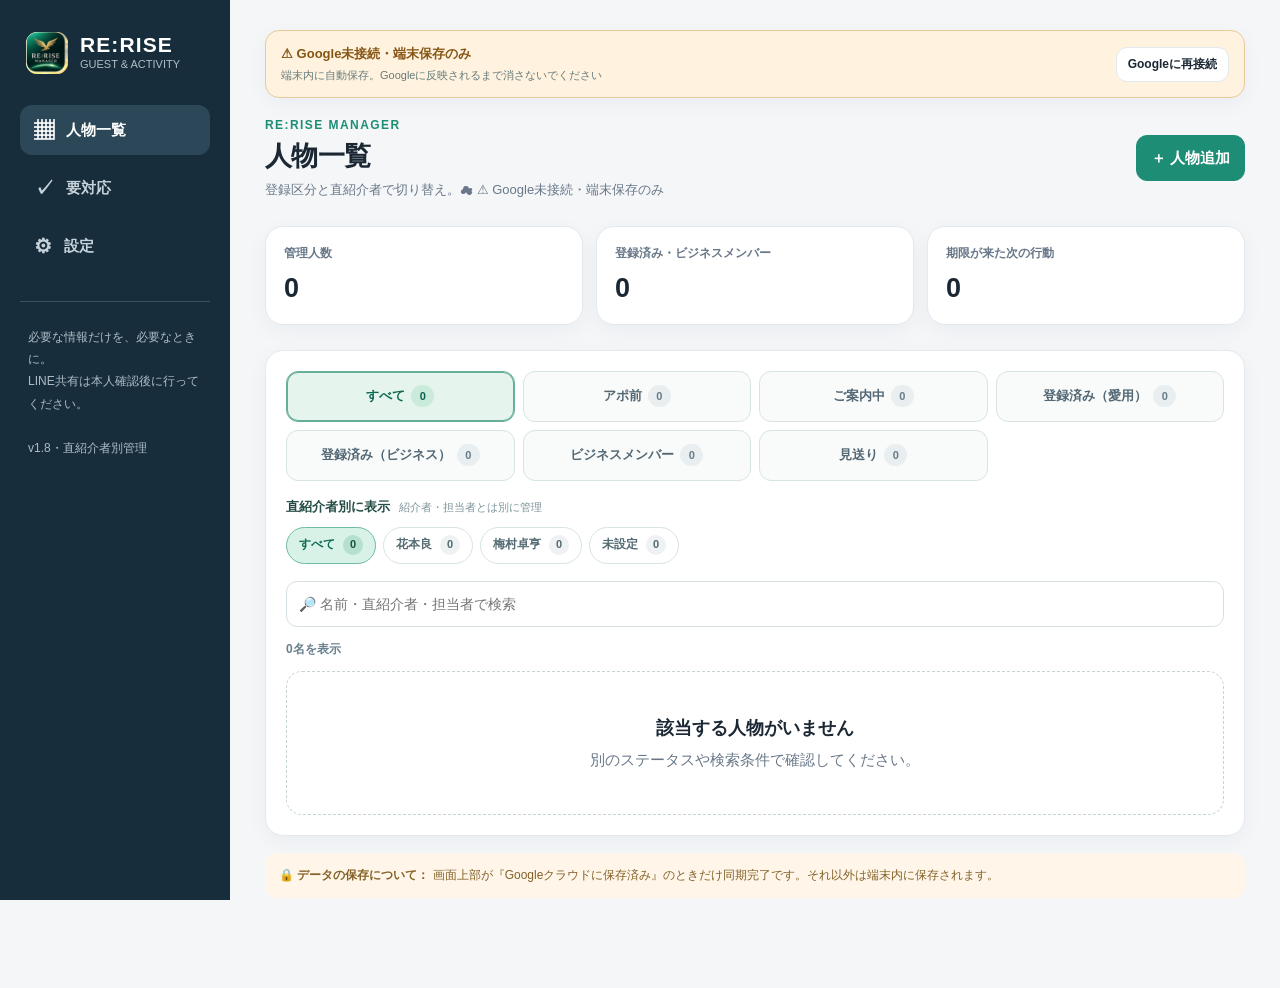
==== commit cfb84705: "RE:RISE Manager v1.8: registration categories and direct sponsor filters" ====
--- a/rerise-manager/index.html
+++ b/rerise-manager/index.html
@@ -46,6 +46,20 @@
   .sync-banner .sync-main{min-width:0}.sync-banner .sync-label{display:block;font-size:13px;font-weight:850;color:#185b49}.sync-banner.warn .sync-label{color:#865615}.sync-banner.error .sync-label{color:#a33a3a}
   .sync-banner .sync-detail{font-size:11px;color:#657b7b;margin-top:2px}.sync-banner .btn{font-size:12px;padding:7px 11px;min-height:35px}
   @media(max-width:590px){.sync-banner{padding:11px;gap:8px;flex-wrap:wrap}.sync-banner .btn{width:100%}}
+
+  /* v1.8: stages and direct-referral filtering */
+  .stage-tabs{grid-template-columns:repeat(4,minmax(0,1fr))}
+  .stage-tab{white-space:normal;line-height:1.25;min-height:51px;overflow-wrap:anywhere}
+  .stage-tab span:first-child{text-align:center}
+  .sponsor-heading{display:flex;align-items:baseline;gap:9px;flex-wrap:wrap;font-size:13px;font-weight:850;margin:15px 0 9px;color:#244d46}
+  .sponsor-heading span{font-size:11px;color:#7d939a;font-weight:500}
+  .sponsor-tabs{display:flex;gap:7px;flex-wrap:wrap;margin-bottom:17px}
+  .sponsor-tab{display:inline-flex;align-items:center;gap:8px;justify-content:center;border:1px solid #d7e4e4;border-radius:999px;background:#fff;color:#536b72;font-size:12px;font-weight:750;padding:7px 12px;min-height:37px}
+  .sponsor-tab.active{background:#d9f2e7;border-color:#6fbca1;color:#0a6b53}
+  .sponsor-tab span{border-radius:999px;background:#eef2f2;color:#526b70;font-size:11px;padding:1px 6px;min-width:20px;text-align:center}
+  .sponsor-tab.active span{background:#b5dfce;color:#18533f}
+  .person-owner strong{color:#41665c;font-weight:850}
+  @media(max-width:700px){.stage-tabs{grid-template-columns:repeat(2,minmax(0,1fr))}.sponsor-tabs{flex-wrap:nowrap;overflow-x:auto;padding-bottom:6px;scrollbar-width:thin}.sponsor-tab{flex:none}}
   </style>
 </head>
 <body>
@@ -56,15 +70,32 @@
 <script>
 (()=>{'use strict';
 const STORE_KEY='rerise.manager.mvp.v1';
-const APP_VERSION='1.7';
-// Five simple statuses. Existing cloud records keep their original status until edited.
-const STAGES=['アポ前','ご案内中','登録済み','活動中','見送り'];
-const LIST_FILTERS=['すべて',...STAGES];
-function stageBucket(stage){
- if(stage==='アポ調整中'||stage==='説明後')return 'ご案内中';
- if(stage==='初期育成')return '登録済み';
- return stage||'アポ前';
-}
+const APP_VERSION='1.8';
+// Six selectable stages; legacy labels remain untouched in Google Sheets until user edits them.
+// Never guess a registration category when the historical type is absent.
+const STAGES=['アポ前','ご案内中','登録済み（愛用）','登録済み（ビジネス）','ビジネスメンバー','見送り'];
+const UNCLASSIFIED='登録区分未設定';
+const SPONSOR_UNKNOWN='__sponsor_unassigned__';
+function stageBucket(personOrStage){
+ const p=personOrStage&&typeof personOrStage==='object'?personOrStage:{stage:personOrStage};
+ const s=p.stage||'アポ前';
+ if(s==='アポ調整中'||s==='説明後')return 'ご案内中';
+ if(s==='活動中')return 'ビジネスメンバー';
+ if(s==='登録済み'||s==='初期育成'||s===UNCLASSIFIED){
+   if(p.registrationType==='愛用')return '登録済み（愛用）';
+   if(p.registrationType==='ビジネス')return '登録済み（ビジネス）';
+   return UNCLASSIFIED;
+ }
+ return s;
+}
+function hasUnclassified(){return people.some(p=>stageBucket(p)===UNCLASSIFIED)}
+function stageFilters(){return ['すべて',...STAGES,...(hasUnclassified()?[UNCLASSIFIED]:[])]}
+function sponsorChoices(){
+ const named=[...new Set(['花本良','梅村卓亨',...people.map(p=>(p.directSponsor||'').trim()).filter(Boolean)])];
+ return named.sort((a,b)=>{const fixed=['花本良','梅村卓亨'];const ai=fixed.indexOf(a),bi=fixed.indexOf(b);if(ai>=0||bi>=0)return ai<0?1:bi<0?-1:ai-bi;return a.localeCompare(b,'ja')});
+}
+function matchesSponsor(p){return ui.sponsorFilter==='すべて'||(ui.sponsorFilter===SPONSOR_UNKNOWN?!String(p.directSponsor||'').trim():p.directSponsor===ui.sponsorFilter)}
+
 const SEMINARS=['事業説明','製品シェア会','ワンデー','フェロートレーニング','インプレッションセミナー','シェア会','その他'];
 const SHEETS=[{id:'new',icon:'🟢',short:'新規',title:'新規ゲストシート'},{id:'registered',icon:'🟠',short:'登録後',title:'新規登録後ゲストシート'},{id:'member',icon:'🔴',short:'メンバー',title:'メンバーゲストシート'},{id:'miho',icon:'🟡',short:'美穂面談',title:'花井美穂面談用ゲストシート'}];
 const F=(key,label,wide=false,type='text',options=null)=>({key,label,wide,type,options});
@@ -382,7 +413,7 @@
 
 const sample=[];
 let people=readStore();
-let ui={view:'list',personId:null,sheet:'new',mode:'edit',filter:'すべて',search:'',seminarType:'事業説明',seminarDate:new Date().toLocaleDateString('sv-SE')};
+let ui={view:'list',personId:null,sheet:'new',mode:'edit',filter:'すべて',sponsorFilter:'すべて',search:'',seminarType:'事業説明',seminarDate:new Date().toLocaleDateString('sv-SE')};
 let toastTimer;
 let importMode='merge';
 function readStore(){try{const raw=localStorage.getItem(STORE_KEY);if(!raw)return structuredClone(sample);const j=JSON.parse(raw);if(!Array.isArray(j))return structuredClone(sample);if(sample.length && j.length && j.every(p=>String(p.id||'').startsWith('demo-')))return structuredClone(sample);return j;}catch(e){return structuredClone(sample)}}
@@ -392,48 +423,49 @@
 function val(p,key){if(key==='seminarSummary')return sessionSummary(p);if(key==='registrationDate')return p.registrationDate||'';return p[key]||''}
 function dstr(v){if(!v)return '未設定';const parts=String(v).split('-');return parts.length>=3?`${parts[0]}年${Number(parts[1])}月${Number(parts[2])}日`:v}
 function sessionSummary(p){return p.sessions?.length?p.sessions.map(s=>`${s.type}${s.date?'（'+dstr(s.date)+'）':''}`).join('、'):'未参加・未確認'}
-function badge(stage){const s=stageBucket(stage);const cls=s==='活動中'||s==='登録済み'?'mint':s==='ご案内中'?'violet':s==='アポ前'?'amber':'';return `<span class="tag ${cls}">${esc(s)}</span>`}
+function badge(p){const s=stageBucket(p);const cls=s==='ビジネスメンバー'||s==='登録済み（愛用）'||s==='登録済み（ビジネス）'?'mint':s==='ご案内中'?'violet':s==='アポ前'||s===UNCLASSIFIED?'amber':'';return `<span class="tag ${cls}">${esc(s)}</span>`}
 function countDue(){const today=new Date().toLocaleDateString('sv-SE');return people.filter(p=>p.nextAction && p.nextDate && p.nextDate<=today).length}
 function initials(name){const x=String(name||'ゲ');return x.startsWith('サンプル ')?x.split(' ')[1]?.slice(0,1)||'ゲ':x.slice(0,1)}
 function render(){const isList=ui.view==='list';const isSettings=ui.view==='settings';const isDue=isList&&ui.filter==='要対応';const isPeople=isList&&!isDue;const p=person();if(!isList&&!isSettings&&!p){ui.view='list';return render()}
- document.getElementById('app').innerHTML=`<div class="shell"><aside class="sidebar"><div class="brand"><div class="brand-mark"><img src="icons/icon-192.png" width="42" height="42" alt="RE:RISE Manager" style="width:42px;height:42px;object-fit:cover;border-radius:11px"></div><div><div class="brand-name">RE:RISE</div><div class="brand-sub">GUEST & ACTIVITY</div></div></div><nav class="nav"><button class="nav-btn ${isPeople?'active':''}" data-action="go-list"><span class="nav-icon">▦</span>人物一覧</button><button class="nav-btn ${isDue?'active':''}" data-action="go-due"><span class="nav-icon">✓</span>要対応</button><button class="nav-btn ${isSettings?'active':''}" data-action="go-settings"><span class="nav-icon">⚙</span>設定</button></nav><div class="side-note">必要な情報だけを、必要なときに。<br>LINE共有は本人確認後に行ってください。<br><br>v1.7・データ保護と同期状態</div></aside><main class="main">${cloudBanner()}${isList?renderList():isSettings?renderSettings():renderDetail(p)}</main></div><nav class="mobile-bottom" aria-label="メインメニュー"><button class="${isPeople?'active':''}" data-action="go-list"><span class="emoji">▦</span>人物一覧</button><button class="${isDue?'active':''}" data-action="go-due"><span class="emoji">✓</span>要対応${countDue()?` (${countDue()})`:''}</button><button class="${isSettings?'active':''}" data-action="go-settings"><span class="emoji">⚙</span>設定</button></nav>`;
+ document.getElementById('app').innerHTML=`<div class="shell"><aside class="sidebar"><div class="brand"><div class="brand-mark"><img src="icons/icon-192.png" width="42" height="42" alt="RE:RISE Manager" style="width:42px;height:42px;object-fit:cover;border-radius:11px"></div><div><div class="brand-name">RE:RISE</div><div class="brand-sub">GUEST & ACTIVITY</div></div></div><nav class="nav"><button class="nav-btn ${isPeople?'active':''}" data-action="go-list"><span class="nav-icon">▦</span>人物一覧</button><button class="nav-btn ${isDue?'active':''}" data-action="go-due"><span class="nav-icon">✓</span>要対応</button><button class="nav-btn ${isSettings?'active':''}" data-action="go-settings"><span class="nav-icon">⚙</span>設定</button></nav><div class="side-note">必要な情報だけを、必要なときに。<br>LINE共有は本人確認後に行ってください。<br><br>v1.8・直紹介者別管理</div></aside><main class="main">${cloudBanner()}${isList?renderList():isSettings?renderSettings():renderDetail(p)}</main></div><nav class="mobile-bottom" aria-label="メインメニュー"><button class="${isPeople?'active':''}" data-action="go-list"><span class="emoji">▦</span>人物一覧</button><button class="${isDue?'active':''}" data-action="go-due"><span class="emoji">✓</span>要対応${countDue()?` (${countDue()})`:''}</button><button class="${isSettings?'active':''}" data-action="go-settings"><span class="emoji">⚙</span>設定</button></nav>`;
  if(isList)renderPeople();
 }
 function renderList(){
  const due=ui.filter==='要対応';
- const categoryTabs=!due?`<div class="stage-tabs" role="group" aria-label="人物をステータス別に表示">${LIST_FILTERS.map(stage=>`<button type="button" class="stage-tab ${ui.filter===stage?'active':''}" data-action="filter-stage" data-stage="${esc(stage)}" aria-pressed="${ui.filter===stage}"><span>${esc(stage)}</span><span class="stage-count">${stage==='すべて'?people.length:people.filter(p=>stageBucket(p.stage)===stage).length}</span></button>`).join('')}</div>`:`<div class="actionrow" style="margin-bottom:15px"><button class="btn small" data-action="go-list">〈 すべての人物へ</button></div>`;
- return `<header class="topbar"><div><div class="eyebrow">RE:RISE Manager</div><h1 class="heading">${due?'要対応':'人物一覧'}</h1><div class="subheading">${due?'期限が来た次のアクションを確認':'5つの状態で切り替え。☁ '+esc(cloudMessage())}</div></div><button class="btn primary" data-action="new-person">＋ 人物追加</button></header><div class="stats"><div class="stat"><div class="stat-label">管理人数</div><div class="stat-n">${people.length}</div></div><div class="stat"><div class="stat-label">登録済み・活動中</div><div class="stat-n">${people.filter(p=>['登録済み','活動中'].includes(stageBucket(p.stage))).length}</div></div><div class="stat"><div class="stat-label">期限が来た次の行動</div><div class="stat-n">${countDue()}</div></div></div><div class="card card-pad">${categoryTabs}<div class="toolbar"><input id="search" class="input search" aria-label="名前で検索" placeholder="🔎 名前・担当者で検索" value="${esc(ui.search)}"></div><div class="list-count" id="list-count" aria-live="polite"></div><div id="people-list" class="people"></div></div><div class="note notice-warn" style="margin-top:17px">🔒 <b>データの保存について：</b> 画面上部が『Googleクラウドに保存済み』のときだけ同期完了です。それ以外は端末内に保存されます。</div>`
-}
-function renderSettings(){return `<header class="topbar"><div><div class="eyebrow">RE:RISE Manager</div><h1 class="heading">設定</h1><div class="subheading">データの管理とアプリの確認。</div></div></header><div class="card card-pad"><div class="section-title">データのバックアップ</div><div class="section-note">保存済みの情報を書き出したり、以前のバックアップを読み込めます。</div><div class="actionrow" style="margin-top:17px"><button class="btn primary" data-action="backup">バックアップ・データ取り込み</button><button class="btn" data-action="recovery-list">過去の入力を復元</button></div></div><div class="note notice-warn" style="margin-top:17px"><b>データの安全性について：</b> クラウドを有効化するまでは端末内にだけ保存されます。共有アクセスはGoogleスプレッドシートの共有権限に従います。バックアップファイルは暗号化されません。</div><div class="note" style="margin-top:12px">アプリ：RE:RISE Manager v1.7（未同期保護・Google同期）</div>${renderCloudSettings()}`}
+ const categoryTabs=!due?`<div class="stage-tabs" role="group" aria-label="人物をステータス別に表示">${stageFilters().map(stage=>`<button type="button" class="stage-tab ${ui.filter===stage?'active':''}" data-action="filter-stage" data-stage="${esc(stage)}" aria-pressed="${ui.filter===stage}"><span>${esc(stage)}</span><span class="stage-count">${people.filter(p=>matchesSponsor(p)&&(stage==='すべて'||stageBucket(p)===stage)).length}</span></button>`).join('')}</div>`:`<div class="actionrow" style="margin-bottom:15px"><button class="btn small" data-action="go-list">〈 すべての人物へ</button></div>`;
+ const sponsors=!due?`<div class="sponsor-heading">直紹介者別に表示 <span>紹介者・担当者とは別に管理</span></div><div class="sponsor-tabs" role="group" aria-label="直紹介者で絞り込む">${['すべて',...sponsorChoices(),SPONSOR_UNKNOWN].map(item=>{const count=people.filter(p=>item==='すべて'||(item===SPONSOR_UNKNOWN?!String(p.directSponsor||'').trim():p.directSponsor===item)).length;const label=item===SPONSOR_UNKNOWN?'未設定':item;return `<button type="button" class="sponsor-tab ${ui.sponsorFilter===item?'active':''}" data-action="filter-sponsor" data-sponsor="${esc(item)}" aria-pressed="${ui.sponsorFilter===item}">${esc(label)} <span>${count}</span></button>`}).join('')}</div>`:'';
+ return `<header class="topbar"><div><div class="eyebrow">RE:RISE Manager</div><h1 class="heading">${due?'要対応':'人物一覧'}</h1><div class="subheading">${due?'期限が来た次のアクションを確認':'登録区分と直紹介者で切り替え。☁ '+esc(cloudMessage())}</div></div><button class="btn primary" data-action="new-person">＋ 人物追加</button></header><div class="stats"><div class="stat"><div class="stat-label">管理人数</div><div class="stat-n">${people.length}</div></div><div class="stat"><div class="stat-label">登録済み・ビジネスメンバー</div><div class="stat-n">${people.filter(p=>['登録済み（愛用）','登録済み（ビジネス）','ビジネスメンバー'].includes(stageBucket(p))).length}</div></div><div class="stat"><div class="stat-label">期限が来た次の行動</div><div class="stat-n">${countDue()}</div></div></div><div class="card card-pad">${categoryTabs}${sponsors}<div class="toolbar"><input id="search" class="input search" aria-label="名前で検索" placeholder="🔎 名前・直紹介者・担当者で検索" value="${esc(ui.search)}"></div><div class="list-count" id="list-count" aria-live="polite"></div><div id="people-list" class="people"></div></div><div class="note notice-warn" style="margin-top:17px">🔒 <b>データの保存について：</b> 画面上部が『Googleクラウドに保存済み』のときだけ同期完了です。それ以外は端末内に保存されます。</div>`
+}
+function renderSettings(){return `<header class="topbar"><div><div class="eyebrow">RE:RISE Manager</div><h1 class="heading">設定</h1><div class="subheading">データの管理とアプリの確認。</div></div></header><div class="card card-pad"><div class="section-title">データのバックアップ</div><div class="section-note">保存済みの情報を書き出したり、以前のバックアップを読み込めます。</div><div class="actionrow" style="margin-top:17px"><button class="btn primary" data-action="backup">バックアップ・データ取り込み</button><button class="btn" data-action="recovery-list">過去の入力を復元</button></div></div><div class="note notice-warn" style="margin-top:17px"><b>データの安全性について：</b> クラウドを有効化するまでは端末内にだけ保存されます。共有アクセスはGoogleスプレッドシートの共有権限に従います。バックアップファイルは暗号化されません。</div><div class="note" style="margin-top:12px">アプリ：RE:RISE Manager v1.8（直紹介者別・登録区分別管理）</div>${renderCloudSettings()}`}
 function renderPeople(){
  const out=document.getElementById('people-list');if(!out)return;
  const today=new Date().toLocaleDateString('sv-SE');
  const arr=people.filter(p=>{
-  const hay=[p.name,p.owner,p.introducer].join(' ').toLowerCase();
-  if(!hay.includes(ui.search.toLowerCase()))return false;
+  const hay=[p.name,p.owner,p.introducer,p.directSponsor].join(' ').toLowerCase();
+  if(!hay.includes(ui.search.toLowerCase())||!matchesSponsor(p))return false;
   if(ui.filter==='要対応')return p.nextAction&&p.nextDate&&p.nextDate<=today;
-  if(ui.filter!=='すべて')return stageBucket(p.stage)===ui.filter;
+  if(ui.filter!=='すべて')return stageBucket(p)===ui.filter;
   return true;
  });
- const count=document.getElementById('list-count');if(count)count.textContent=`${arr.length}名を表示${ui.filter==='すべて'?'':' ・ '+ui.filter}`;
- out.innerHTML=arr.length?arr.map(p=>`<button class="person" data-action="open-person" data-id="${esc(p.id)}"><div class="avatar">${esc(initials(p.name))}</div><div class="person-body"><div class="person-name">${esc(p.name)} ${badge(p.stage)}</div><div class="person-next">${esc(p.nextAction?'次：'+p.nextAction:'次のアクション未設定')}${p.nextDate?' · '+esc(dstr(p.nextDate)):''}</div><div class="person-owner">担当：${esc(p.owner||'未設定')}　/ 紹介者：${esc(p.introducer||'未設定')}</div></div><span class="chevron">›</span></button>`).join(''):`<div class="empty"><h3>該当する人物がいません</h3><div>別のステータスや検索条件で確認してください。</div></div>`;
-}
-function renderDetail(p){return `<div class="back"><button class="btn ghost small" data-action="back-to-list">〈 人物一覧へ</button></div><div class="detail-head"><div><div class="eyebrow">PERSON PROFILE</div><div class="detail-name">${esc(p.name)}</div><div class="detail-caption">担当：${esc(p.owner||'未設定')}　/ 紹介者：${esc(p.introducer||'未設定')}</div></div>${badge(p.stage)}</div><div class="tabbar"><button class="tab ${ui.view==='sheet'?'active':''}" data-action="go-sheet">▤ 4種類のゲストシート</button><button class="tab ${ui.view==='progress'?'active':''}" data-action="go-progress">◉ 活動進捗</button></div>${ui.view==='sheet'?renderSheets(p):renderProgress(p)}<div style="display:flex;justify-content:space-between;align-items:center;gap:10px;margin-top:22px"><button class="btn small" data-action="back-to-list">〈 一覧に戻る</button><button class="btn small danger" data-action="delete-person">この人物を削除</button></div>`}
-function renderSheets(p){const s=SHEETS.find(s=>s.id===ui.sheet);const arr=fields[ui.sheet];return `<div class="card card-pad"><div class="section-title">ゲストシート</div><div class="section-note">人物の共通情報は4種類すべてに自動反映されます。</div><div class="sheet-grid">${SHEETS.map(t=>`<button class="sheet-tab ${ui.sheet===t.id?'active':''}" data-action="sheet-type" data-id="${t.id}"><span class="sheet-icon">${t.icon}</span>${t.short}</button>`).join('')}</div><div class="sheet-toolbar"><div><strong>${s.icon} ${s.title}</strong><div class="small-muted">${arr.length}項目・紹介者を含む</div></div><div class="segmented"><button class="btn ${ui.mode==='edit'?'active':''}" data-action="mode" data-id="edit">編集</button><button class="btn ${ui.mode==='preview'?'active':''}" data-action="mode" data-id="preview">プレビュー</button></div></div>${ui.mode==='edit'?renderSheetEdit(p,arr):`<div class="sheet-preview" id="sheet-preview">${esc(sheetText(p,ui.sheet))}</div>`}<hr class="line"><div class="field-grid" style="margin-bottom:15px"><div class="field"><label for="introducer">紹介者（全シート共通）</label><input class="input" id="introducer" data-field="introducer" value="${esc(p.introducer||'')}" placeholder="紹介者名"></div><div class="field"><label for="owner">担当者（管理用）</label><input class="input" id="owner" data-field="owner" value="${esc(p.owner||'')}" placeholder="担当者名"></div></div><div class="actionrow"><button class="btn primary" data-action="copy-sheet">▤ シート全文をコピー</button><button class="btn dark" data-action="share-sheet">↗ LINE等で共有</button><button class="btn" data-action="record-send">✓ 送信済みを記録</button></div><div class="history">${historyText(p,ui.sheet)}</div><div class="note" style="margin-top:14px">共有ボタンは端末の共有メニューを開きます。LINEへの実際の送信は自分で行います。「送信済みを記録」は送ったことを確認してから押してください。</div></div>`}
+ const count=document.getElementById('list-count');if(count)count.textContent=`${arr.length}名を表示${ui.filter==='すべて'?'':' ・ '+ui.filter}${ui.sponsorFilter==='すべて'?'':' ・ 直紹介：'+(ui.sponsorFilter===SPONSOR_UNKNOWN?'未設定':ui.sponsorFilter)}`;
+ out.innerHTML=arr.length?arr.map(p=>`<button class="person" data-action="open-person" data-id="${esc(p.id)}"><div class="avatar">${esc(initials(p.name))}</div><div class="person-body"><div class="person-name">${esc(p.name)} ${badge(p)}</div><div class="person-next">${esc(p.nextAction?'次：'+p.nextAction:'次のアクション未設定')}${p.nextDate?' · '+esc(dstr(p.nextDate)):''}</div><div class="person-owner"><strong>直紹介：${esc(p.directSponsor||'未設定')}</strong>　/ 担当：${esc(p.owner||'未設定')}</div></div><span class="chevron">›</span></button>`).join(''):`<div class="empty"><h3>該当する人物がいません</h3><div>別のステータスや検索条件で確認してください。</div></div>`;
+}
+function renderDetail(p){return `<div class="back"><button class="btn ghost small" data-action="back-to-list">〈 人物一覧へ</button></div><div class="detail-head"><div><div class="eyebrow">PERSON PROFILE</div><div class="detail-name">${esc(p.name)}</div><div class="detail-caption">直紹介：${esc(p.directSponsor||'未設定')}　/ 担当：${esc(p.owner||'未設定')}　/ 紹介者：${esc(p.introducer||'未設定')}</div></div>${badge(p)}</div><div class="tabbar"><button class="tab ${ui.view==='sheet'?'active':''}" data-action="go-sheet">▤ 4種類のゲストシート</button><button class="tab ${ui.view==='progress'?'active':''}" data-action="go-progress">◉ 活動進捗</button></div>${ui.view==='sheet'?renderSheets(p):renderProgress(p)}<div style="display:flex;justify-content:space-between;align-items:center;gap:10px;margin-top:22px"><button class="btn small" data-action="back-to-list">〈 一覧に戻る</button><button class="btn small danger" data-action="delete-person">この人物を削除</button></div>`}
+function renderSheets(p){const s=SHEETS.find(s=>s.id===ui.sheet);const arr=fields[ui.sheet];return `<div class="card card-pad"><div class="section-title">ゲストシート</div><div class="section-note">人物の共通情報は4種類すべてに自動反映されます。</div><div class="sheet-grid">${SHEETS.map(t=>`<button class="sheet-tab ${ui.sheet===t.id?'active':''}" data-action="sheet-type" data-id="${t.id}"><span class="sheet-icon">${t.icon}</span>${t.short}</button>`).join('')}</div><div class="sheet-toolbar"><div><strong>${s.icon} ${s.title}</strong><div class="small-muted">${arr.length}項目・紹介者を含む</div></div><div class="segmented"><button class="btn ${ui.mode==='edit'?'active':''}" data-action="mode" data-id="edit">編集</button><button class="btn ${ui.mode==='preview'?'active':''}" data-action="mode" data-id="preview">プレビュー</button></div></div>${ui.mode==='edit'?renderSheetEdit(p,arr):`<div class="sheet-preview" id="sheet-preview">${esc(sheetText(p,ui.sheet))}</div>`}<hr class="line"><div class="field-grid" style="margin-bottom:15px"><div class="field"><label for="introducer">紹介者（全シート共通）</label><input class="input" id="introducer" data-field="introducer" value="${esc(p.introducer||'')}" placeholder="紹介者名"></div><div class="field"><label for="owner">担当者（管理用）</label><input class="input" id="owner" data-field="owner" value="${esc(p.owner||'')}" placeholder="担当者名"></div><div class="field wide"><label for="directSponsor">直紹介者（直接紹介した1名）</label><input class="input" list="sponsor-name-options" id="directSponsor" data-field="directSponsor" value="${esc(p.directSponsor||'')}" placeholder="例：花本良 / 梅村卓亨 / 岩田紀美子"><datalist id="sponsor-name-options">${sponsorChoices().map(name=>`<option value="${esc(name)}"></option>`).join('')}</datalist><div class="small-muted">紹介者名が複数の場合も、直紹介者は本人の紹介元1名を設定してください。未確認なら空欄のままでOK。</div></div></div><div class="actionrow"><button class="btn primary" data-action="copy-sheet">▤ シート全文をコピー</button><button class="btn dark" data-action="share-sheet">↗ LINE等で共有</button><button class="btn" data-action="record-send">✓ 送信済みを記録</button></div><div class="history">${historyText(p,ui.sheet)}</div><div class="note" style="margin-top:14px">共有ボタンは端末の共有メニューを開きます。LINEへの実際の送信は自分で行います。「送信済みを記録」は送ったことを確認してから押してください。</div></div>`}
 function renderSheetEdit(p,arr){return `<div class="field-grid">${arr.map(f=>{const x=val(p,f.key);if(f.type==='auto')return `<div class="field ${f.wide?'wide':''}"><label>${esc(f.label)}</label><div class="note">${esc(x)}<div class="small-muted">「活動進捗」からセミナー参加を記録してください。</div></div></div>`;if(f.type==='select')return `<div class="field ${f.wide?'wide':''}"><label for="f-${esc(f.key)}">${esc(f.label)}</label><select id="f-${esc(f.key)}" class="select" data-field="${esc(f.key)}">${f.options.map(opt=>`<option value="${esc(opt)}" ${x===opt?'selected':''}>${esc(opt||'選択してください')}</option>`).join('')}</select></div>`;if(f.type==='textarea')return `<div class="field ${f.wide?'wide':''}"><label for="f-${esc(f.key)}">${esc(f.label)}</label><textarea id="f-${esc(f.key)}" rows="3" class="textarea" data-field="${esc(f.key)}" placeholder="未確認の場合は空欄">${esc(x)}</textarea></div>`;return `<div class="field ${f.wide?'wide':''}"><label for="f-${esc(f.key)}">${esc(f.label)}</label><input id="f-${esc(f.key)}" class="input" ${f.type==='date'?'type="date"':''} data-field="${esc(f.key)}" value="${esc(x)}" placeholder="未確認"></div>`}).join('')}</div>`}
-function sheetText(p,type){const title=SHEETS.find(s=>s.id===type);const list=fields[type];const first=type==='new'?'紹介者名：':'紹介者：';let str=`${title.icon}【${title.title}】${title.icon}\n\n${first}${p.introducer||'未確認'}`;const extra=(type==='new')?'★':'★';for(const f of list){let prefix=(type==='member'||type==='miho')&&['registrationDate','registrationType','businessActivity','seminarSummary','leaderAdvice','spiritLeader','mihoInvitation','accompanyLeader'].includes(f.key)?'●':f.key==='approach'||f.key==='reason'?'◎':'★';let label=f.label.replace('（参加履歴から自動表示）','').replace('（ポジティブ・ネガティブ）','').replace('（どれで登録になったか？）','').replace('（例：ルテイン3M）','').replace('（あり・なし、ありなら詳細）','');let v=val(p,f.key);if(f.type==='date')v=v?dstr(v):'';str+=`\n\n${prefix}${label}\n${v||'未確認'}`}return str}
+function sheetText(p,type){const title=SHEETS.find(s=>s.id===type);const list=fields[type];const first=type==='new'?'紹介者名：':'紹介者：';let str=`${title.icon}【${title.title}】${title.icon}\n\n${first}${p.introducer||'未確認'}${p.directSponsor?'\n直紹介者：'+p.directSponsor:''}`;const extra=(type==='new')?'★':'★';for(const f of list){let prefix=(type==='member'||type==='miho')&&['registrationDate','registrationType','businessActivity','seminarSummary','leaderAdvice','spiritLeader','mihoInvitation','accompanyLeader'].includes(f.key)?'●':f.key==='approach'||f.key==='reason'?'◎':'★';let label=f.label.replace('（参加履歴から自動表示）','').replace('（ポジティブ・ネガティブ）','').replace('（どれで登録になったか？）','').replace('（例：ルテイン3M）','').replace('（あり・なし、ありなら詳細）','');let v=val(p,f.key);if(f.type==='date')v=v?dstr(v):'';str+=`\n\n${prefix}${label}\n${v||'未確認'}`}return str}
 function historyText(p,type){const hist=(p.sharedHistory||[]).filter(h=>h.type===type);if(!hist.length)return '送信履歴：まだありません';const last=hist[hist.length-1];return `送信済み記録：${esc(new Date(last.at).toLocaleString('ja-JP'))}　（計${hist.length}回）`}
-function renderProgress(p){const completed=(p.sessions||[]).length;const checks=p.checks||{};const allChecks=CHECKS.length+1;const done=CHECKS.filter(([key])=>!!checks[key]).length+(completed>=3?1:0);return `<div class="progress-grid"><div class="card card-pad full"><div class="section-title">現在の状況・次回アクション</div><div class="section-note">ここが更新されていれば、次に何をするか迷いません。</div><div class="field-grid" style="margin-top:17px"><div class="field"><label>現在のステータス</label><select class="select" data-field="stage">${STAGES.map(s=>`<option ${stageBucket(p.stage)===s?'selected':''}>${esc(s)}</option>`).join('')}</select></div><div class="field"><label>次回アクションの日付</label><input type="date" class="input" data-field="nextDate" value="${esc(p.nextDate||'')}"></div><div class="field wide"><label>次にすること</label><input class="input" data-field="nextAction" value="${esc(p.nextAction||'')}" placeholder="例：ゆりさんとの面談日程を確認"></div></div></div><div class="card card-pad full"><div class="section-title">活動の進捗</div><div class="section-note">チェックするだけ。セミナーの参加回数は自動集計されます。</div><div style="display:flex;justify-content:space-between;align-items:center;gap:9px;margin-top:16px"><div class="small-muted">${done} / ${allChecks} 項目完了</div><strong>${Math.round(done/allChecks*100)}%</strong></div><div class="progress-track"><div class="progress-fill" style="width:${done/allChecks*100}%"></div></div><div class="checks">${CHECKS.map(([key,label])=>`<label class="check-item"><input type="checkbox" data-check="${key}" ${checks[key]?'checked':''}><span>${esc(label)}</span></label>`).join('')}<div class="check-item" style="color:${completed>=3?'#16745e':'#667985'}"><span style="font-size:18px">${completed>=3?'☑':'□'}</span><span>セミナー3回（${completed}/3回）</span></div></div><div class="note" style="margin-top:14px">初期目標：フェロートレーニング参加＋花井美穂さんとの面談。セミナー3回は活動目標として表示しています。</div></div><div class="card card-pad full"><div class="section-title">セミナー参加履歴</div><div class="section-note">同じ種類に複数回参加しても記録できます。</div><div class="session-form"><select id="seminar-type" class="select">${SEMINARS.map(s=>`<option ${ui.seminarType===s?'selected':''}>${esc(s)}</option>`).join('')}</select><input type="date" id="seminar-date" class="input" value="${esc(ui.seminarDate)}"><button class="btn primary" data-action="add-seminar">＋ 参加を記録</button></div><div class="sessions">${(p.sessions||[]).length?p.sessions.map(s=>`<div class="session"><div><div class="session-title">${esc(s.type)}</div><div class="session-date">${esc(s.date?dstr(s.date):'日付未設定')}</div></div><button class="btn small danger" data-action="remove-seminar" data-id="${esc(s.id)}">削除</button></div>`).join(''):'<div class="small-muted" style="padding-top:10px">まだ参加履歴はありません。</div>'}</div></div></div>`}
+function renderProgress(p){const completed=(p.sessions||[]).length;const checks=p.checks||{};const allChecks=CHECKS.length+1;const done=CHECKS.filter(([key])=>!!checks[key]).length+(completed>=3?1:0);return `<div class="progress-grid"><div class="card card-pad full"><div class="section-title">現在の状況・次回アクション</div><div class="section-note">ここが更新されていれば、次に何をするか迷いません。</div><div class="field-grid" style="margin-top:17px"><div class="field"><label>現在のステータス</label><select class="select" data-field="stage">${stageBucket(p)===UNCLASSIFIED?`<option value="" selected disabled>登録区分が未設定（選択してください）</option>`:''}${STAGES.map(s=>`<option ${stageBucket(p)===s?'selected':''}>${esc(s)}</option>`).join('')}</select></div><div class="field"><label>次回アクションの日付</label><input type="date" class="input" data-field="nextDate" value="${esc(p.nextDate||'')}"></div><div class="field wide"><label>直紹介者（直接紹介した1名）</label><input class="input" list="sponsor-name-options-progress" data-field="directSponsor" value="${esc(p.directSponsor||'')}" placeholder="例：花本良"><datalist id="sponsor-name-options-progress">${sponsorChoices().map(name=>`<option value="${esc(name)}"></option>`).join('')}</datalist><div class="small-muted">紹介者名・担当者とは別に管理し、人物一覧から絞り込めます。</div></div><div class="field wide"><label>次にすること</label><input class="input" data-field="nextAction" value="${esc(p.nextAction||'')}" placeholder="例：ゆりさんとの面談日程を確認"></div></div></div><div class="card card-pad full"><div class="section-title">活動の進捗</div><div class="section-note">チェックするだけ。セミナーの参加回数は自動集計されます。</div><div style="display:flex;justify-content:space-between;align-items:center;gap:9px;margin-top:16px"><div class="small-muted">${done} / ${allChecks} 項目完了</div><strong>${Math.round(done/allChecks*100)}%</strong></div><div class="progress-track"><div class="progress-fill" style="width:${done/allChecks*100}%"></div></div><div class="checks">${CHECKS.map(([key,label])=>`<label class="check-item"><input type="checkbox" data-check="${key}" ${checks[key]?'checked':''}><span>${esc(label)}</span></label>`).join('')}<div class="check-item" style="color:${completed>=3?'#16745e':'#667985'}"><span style="font-size:18px">${completed>=3?'☑':'□'}</span><span>セミナー3回（${completed}/3回）</span></div></div><div class="note" style="margin-top:14px">初期目標：フェロートレーニング参加＋花井美穂さんとの面談。セミナー3回は活動目標として表示しています。</div></div><div class="card card-pad full"><div class="section-title">セミナー参加履歴</div><div class="section-note">同じ種類に複数回参加しても記録できます。</div><div class="session-form"><select id="seminar-type" class="select">${SEMINARS.map(s=>`<option ${ui.seminarType===s?'selected':''}>${esc(s)}</option>`).join('')}</select><input type="date" id="seminar-date" class="input" value="${esc(ui.seminarDate)}"><button class="btn primary" data-action="add-seminar">＋ 参加を記録</button></div><div class="sessions">${(p.sessions||[]).length?p.sessions.map(s=>`<div class="session"><div><div class="session-title">${esc(s.type)}</div><div class="session-date">${esc(s.date?dstr(s.date):'日付未設定')}</div></div><button class="btn small danger" data-action="remove-seminar" data-id="${esc(s.id)}">削除</button></div>`).join(''):'<div class="small-muted" style="padding-top:10px">まだ参加履歴はありません。</div>'}</div></div></div>`}
 function toast(msg){const node=document.getElementById('toast-root');node.innerHTML=`<div class="toast" role="status">${esc(msg)}</div>`;clearTimeout(toastTimer);toastTimer=setTimeout(()=>node.innerHTML='',3500)}
 function uid(){return (globalThis.crypto?.randomUUID?.()||'id-'+Date.now()+'-'+Math.random().toString(36).slice(2))}
 function openModal(html){document.getElementById('modal-root').innerHTML=`<div class="modal-wrap" data-backdrop="true"><div class="modal" role="dialog" aria-modal="true">${html}</div></div>`}
 function closeModal(){document.getElementById('modal-root').innerHTML=''}
-function newPersonModal(){openModal(`<h2>＋ 人物を追加</h2><div class="small-muted">名前だけで登録できます。情報は後で入力。</div><form id="new-form"><div class="field"><label>名前（必須）</label><input required maxlength="100" class="input" name="name" placeholder="例：山田さん" autofocus></div><div class="field"><label>紹介者</label><input class="input" name="introducer" maxlength="100" placeholder="例：花本良"></div><div class="field"><label>担当者</label><input class="input" name="owner" maxlength="100" placeholder="例：花本良"></div><div class="modal-actions"><button type="button" class="btn" data-action="close-modal">キャンセル</button><button type="submit" class="btn primary">登録する</button></div></form>`)}
+function newPersonModal(){openModal(`<h2>＋ 人物を追加</h2><div class="small-muted">名前だけで登録できます。情報は後で入力。</div><form id="new-form"><div class="field"><label>名前（必須）</label><input required maxlength="100" class="input" name="name" placeholder="例：山田さん" autofocus></div><div class="field"><label>紹介者</label><input class="input" name="introducer" maxlength="100" placeholder="例：花本良"></div><div class="field"><label>担当者</label><input class="input" name="owner" maxlength="100" placeholder="例：花本良"></div><div class="field"><label>直紹介者（1名）</label><input class="input" name="directSponsor" maxlength="100" placeholder="例：花本良"></div><div class="modal-actions"><button type="button" class="btn" data-action="close-modal">キャンセル</button><button type="submit" class="btn primary">登録する</button></div></form>`)}
 function backupModal(){openModal(`<h2>バックアップ・復元</h2><p class="small-muted">情報はこの端末のブラウザに保存されます。取り込み前にバックアップを保存してください。『ゲストシートを更新・追加』なら、既存人物のシート情報だけを更新し、活動進捗・セミナー履歴・送信履歴は維持します。</p><div class="note notice-warn"><strong>注意：</strong>バックアップは暗号化されていません。個人情報を含む状態では、他人に送信したり、公開フォルダへ置いたりしないでください。</div><div class="actionrow" style="margin-top:15px"><button class="btn primary" data-action="export">バックアップを保存</button><button class="btn dark" data-action="choose-import-update">ゲストシートを更新・追加</button><button class="btn" data-action="choose-import-merge">空欄だけ補完</button><button class="btn" data-action="choose-import-replace">全件置き換え（復元）</button></div><input id="backup-file" class="hidden" type="file" accept="application/json,.json"><div class="modal-actions"><button class="btn" data-action="close-modal">閉じる</button></div>`)}
 async function copy(txt){try{if(navigator.clipboard&&window.isSecureContext){await navigator.clipboard.writeText(txt);return true}const el=document.createElement('textarea');el.value=txt;el.style.position='fixed';el.style.left='-9999px';document.body.appendChild(el);el.focus();el.select();const ok=document.execCommand('copy');el.remove();return ok}catch(e){return false}}
 async function shareSheet(){const p=person();const txt=sheetText(p,ui.sheet);if(navigator.share){try{await navigator.share({title:`${p.name}・${SHEETS.find(s=>s.id===ui.sheet).title}`,text:txt});toast('共有操作を完了しました。実際の送信済み記録は別途行ってください。');return}catch(e){if(e.name==='AbortError')return}}const okay=await copy(txt);toast(okay?'共有できない環境のため、本文をコピーしました。':'共有できませんでした。コピー機能をお試しください。')}
 function updateField(field,value){const p=person();if(!p)return;p[field]=value;
- if(field==='stage'&&['登録済み','活動中'].includes(value)){p.checks=p.checks||{};p.checks.registered=true}
+ if(field==='stage'&&['登録済み（愛用）','登録済み（ビジネス）','ビジネスメンバー'].includes(value)){p.checks=p.checks||{};p.checks.registered=true}
  p.updatedAt=new Date().toISOString();save()}
 function changeView(view){if(['sheet','progress'].includes(view)&&!person()){if(people.length){ui.personId=people[0].id}else{ui.view='list';render();toast('先に人物を登録してください。');return}}ui.view=view;render();window.scrollTo({top:0,behavior:'instant'})}
 
@@ -447,7 +479,7 @@
  }
  if(mode==='update'){
   // Only public schema fields belonging to guest sheets are updateable. Never overwrite progress/registration history.
-  const writable=new Set(['age','location','job','personality','family','relation','features','health','economy','freeTime','friends','hobbies','approach','reason','introducer','networkExperience']);
+  const writable=new Set(['age','location','job','personality','family','relation','features','health','economy','freeTime','friends','hobbies','approach','reason','introducer','directSponsor','networkExperience']);
   const norm=x=>String(x||'').replace(/[\s　・さん様]/g,'').toLowerCase();
   const matching=next.filter(p=>people.some(old=>norm(old.name)===norm(p.name)));
   const adding=next.filter(p=>!people.some(old=>norm(old.name)===norm(p.name)));
@@ -492,9 +524,10 @@
  return {added,filled,skipped};
 }
 document.addEventListener('click',async e=>{if(e.target.dataset.backdrop){closeModal();return}const b=e.target.closest('[data-action]');if(!b)return;const a=b.dataset.action;const p=person();
- if(a==='go-list'){ui.filter='すべて';ui.search='';changeView('list');return}
+ if(a==='go-list'){ui.filter='すべて';ui.sponsorFilter='すべて';ui.search='';changeView('list');return}
  if(a==='back-to-list'){changeView('list');return}
  if(a==='filter-stage'){ui.filter=b.dataset.stage;render();return}
+ if(a==='filter-sponsor'){ui.sponsorFilter=b.dataset.sponsor;render();return}
  if(a==='go-due'){ui.filter='要対応';ui.search='';changeView('list');return}
  if(a==='go-settings'){changeView('settings');return}
  if(a==='go-sheet'||a==='go-progress'){changeView(a.slice(3));return}
@@ -522,8 +555,8 @@
  if(a==='choose-import-merge'||a==='choose-import-replace'||a==='choose-import-update'){importMode=a==='choose-import-update'?'update':a==='choose-import-merge'?'merge':'replace';document.getElementById('backup-file').click();return}
 });
 document.addEventListener('input',e=>{if(e.target.id==='search'){ui.search=e.target.value;renderPeople();return}if(e.target.dataset.field)updateField(e.target.dataset.field,e.target.value)});
-document.addEventListener('change',e=>{const t=e.target;if(t.dataset.check){const p=person();p.checks=p.checks||{};p.checks[t.dataset.check]=t.checked;if(t.dataset.check==='registered' && t.checked && ['アポ前','ご案内中'].includes(stageBucket(p.stage)))p.stage='登録済み';save();render();return}if(t.dataset.field){updateField(t.dataset.field,t.value);if(['name','stage','owner','introducer','nextAction','nextDate'].includes(t.dataset.field))render();return}if(t.id==='seminar-type'){ui.seminarType=t.value;return}if(t.id==='seminar-date'){ui.seminarDate=t.value;return}if(t.id==='backup-file'){const f=t.files?.[0];if(!f)return;f.text().then(raw=>{try{const j=JSON.parse(raw);if(j.app!=='RE:RISE Manager'||!Array.isArray(j.people))throw Error('形式が一致しません');const report=importRecords(j,importMode);if(!report)return;save();closeModal();ui.view='list';ui.personId=null;ui.filter='すべて';render();toast(importMode==='update'?`更新完了：${report.updated}人更新・${report.added}人追加・${report.filled}項目変更`:`取り込み完了：${report.added}人追加・${report.filled}項目補完`);}catch(err){toast('読み込みに失敗：'+(err.message||'ファイル形式を確認してください。'))}});return}});
-document.addEventListener('submit',e=>{if(e.target.id==='new-form'){e.preventDefault();const form=new FormData(e.target);const name=String(form.get('name')||'').trim();if(!name)return;const p={id:uid(),name,introducer:String(form.get('introducer')||''),owner:String(form.get('owner')||''),stage:'アポ前',nextAction:'',nextDate:'',checks:{},sessions:[],sharedHistory:[],createdAt:new Date().toISOString()};people.unshift(p);ui.filter='アポ前';save();closeModal();ui.personId=p.id;ui.sheet='new';ui.mode='edit';changeView('sheet');toast('人物を登録しました。')}});
+document.addEventListener('change',e=>{const t=e.target;if(t.dataset.check){const p=person();p.checks=p.checks||{};p.checks[t.dataset.check]=t.checked;if(t.dataset.check==='registered' && t.checked && ['アポ前','ご案内中'].includes(stageBucket(p)))p.stage=p.registrationType==='愛用'?'登録済み（愛用）':p.registrationType==='ビジネス'?'登録済み（ビジネス）':UNCLASSIFIED;save();render();return}if(t.dataset.field){updateField(t.dataset.field,t.value);if(['name','stage','registrationType','owner','introducer','directSponsor','nextAction','nextDate'].includes(t.dataset.field))render();return}if(t.id==='seminar-type'){ui.seminarType=t.value;return}if(t.id==='seminar-date'){ui.seminarDate=t.value;return}if(t.id==='backup-file'){const f=t.files?.[0];if(!f)return;f.text().then(raw=>{try{const j=JSON.parse(raw);if(j.app!=='RE:RISE Manager'||!Array.isArray(j.people))throw Error('形式が一致しません');const report=importRecords(j,importMode);if(!report)return;save();closeModal();ui.view='list';ui.personId=null;ui.filter='すべて';render();toast(importMode==='update'?`更新完了：${report.updated}人更新・${report.added}人追加・${report.filled}項目変更`:`取り込み完了：${report.added}人追加・${report.filled}項目補完`);}catch(err){toast('読み込みに失敗：'+(err.message||'ファイル形式を確認してください。'))}});return}});
+document.addEventListener('submit',e=>{if(e.target.id==='new-form'){e.preventDefault();const form=new FormData(e.target);const name=String(form.get('name')||'').trim();if(!name)return;const p={id:uid(),name,introducer:String(form.get('introducer')||''),owner:String(form.get('owner')||''),directSponsor:String(form.get('directSponsor')||'').trim(),stage:'アポ前',nextAction:'',nextDate:'',checks:{},sessions:[],sharedHistory:[],createdAt:new Date().toISOString()};people.unshift(p);ui.filter='アポ前';save();closeModal();ui.personId=p.id;ui.sheet='new';ui.mode='edit';changeView('sheet');toast('人物を登録しました。')}});
 if('serviceWorker' in navigator&&location.protocol.startsWith('http')){window.addEventListener('load',()=>navigator.serviceWorker.register('./service-worker.js').catch(()=>{}))}
 render();
 })();
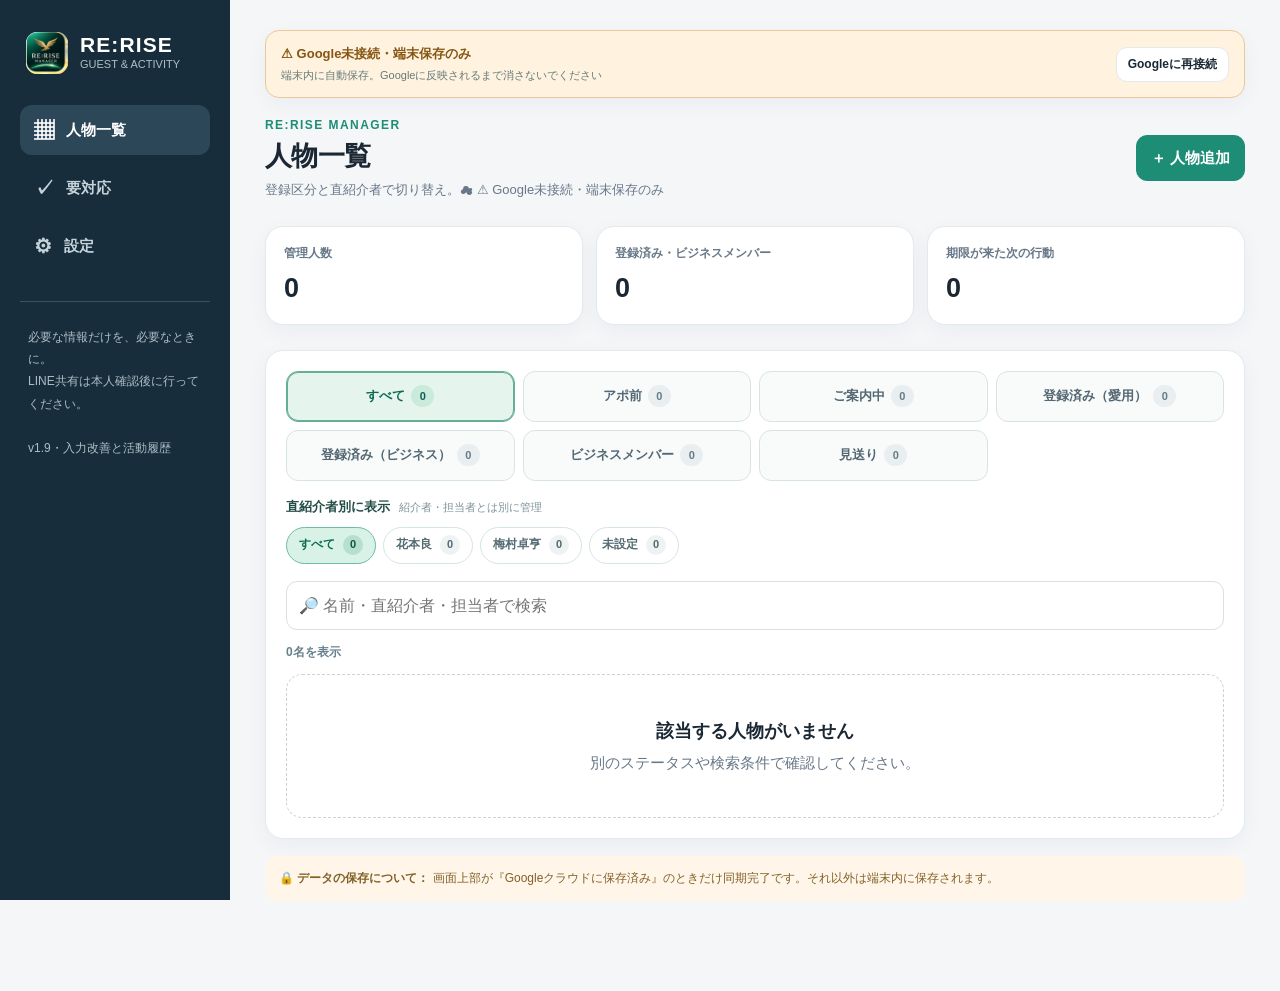
==== commit 321b99a7: "RE:RISE Manager v1.9: iPhone input zoom fix, clear dates, seminar format, Yuri connection date" ====
--- a/rerise-manager/index.html
+++ b/rerise-manager/index.html
@@ -21,15 +21,25 @@
   .main{padding:30px 35px 90px;min-width:0}.topbar{display:flex;align-items:center;justify-content:space-between;gap:16px;margin-bottom:26px}.eyebrow{font-size:12px;color:var(--mint);font-weight:850;letter-spacing:.12em;text-transform:uppercase}.heading{font-size:27px;letter-spacing:-.025em;margin:3px 0 0;line-height:1.3}.subheading{color:var(--muted);font-size:13px;margin-top:6px}.tag{display:inline-flex;align-items:center;justify-content:center;border-radius:100px;font-size:12px;padding:4px 10px;font-weight:750;white-space:nowrap;background:#eef1f3;color:#5f7180}.tag.mint{color:#16745e;background:var(--mintsoft)}.tag.amber{color:#965716;background:var(--amberbg)}.tag.red{color:#a34343;background:var(--redbg)}.tag.violet{color:#6749a8;background:var(--violetbg)}
   .btn{border:1px solid var(--line);background:#fff;color:var(--ink);border-radius:11px;padding:10px 14px;font-weight:750;min-height:43px;display:inline-flex;gap:8px;align-items:center;justify-content:center;white-space:nowrap}.btn:hover{background:#f7faf9}.btn.primary{border-color:var(--mint);background:var(--mint);color:#fff}.btn.primary:hover{background:#167d68}.btn.dark{background:var(--dark);border-color:var(--dark);color:#fff}.btn.ghost{background:transparent;border-color:transparent}.btn.small{font-size:12px;min-height:35px;padding:7px 11px}.btn.danger{color:var(--red)}
   .stats{display:grid;grid-template-columns:repeat(3,minmax(0,1fr));gap:13px;margin-bottom:25px}.stat{border:1px solid var(--line);border-radius:var(--radius);background:var(--paper);padding:17px 18px;box-shadow:var(--shadow)}.stat-n{font-size:27px;font-weight:850;letter-spacing:-1px;line-height:1.3;margin:7px 0 1px}.stat-label{font-size:12px;color:var(--muted);font-weight:650}
-  .card{background:var(--paper);border:1px solid var(--line);border-radius:var(--radius);box-shadow:var(--shadow)}.card-pad{padding:20px}.section-title{font-size:17px;font-weight:850;margin:0}.section-note{color:var(--muted);font-size:12px;margin-top:3px}.toolbar{display:flex;gap:10px;align-items:center;flex-wrap:wrap;margin-bottom:13px}.input,.select,.textarea{background:#fff;border:1px solid #d7e1e5;border-radius:11px;padding:11px 12px;width:100%;color:var(--ink);font-size:14px}.input:focus,.select:focus,.textarea:focus{outline:3px solid #d6f2e8;border-color:var(--mint)}.textarea{resize:vertical;min-height:80px;line-height:1.6}.search{flex:1;min-width:210px}.toolbar .select{max-width:190px}.people{display:flex;flex-direction:column;gap:10px}.person{display:flex;gap:14px;align-items:center;padding:16px;background:#fff;border:1px solid var(--line);border-radius:15px;cursor:pointer;text-align:left;width:100%;color:inherit;box-shadow:var(--shadow)}.person:hover{border-color:#a9cfc3;background:#fbfefd}.avatar{flex:none;display:grid;place-items:center;width:48px;height:48px;border-radius:15px;color:#196c59;background:#e3f3ec;font-size:19px;font-weight:850}.person-body{flex:1;min-width:0}.person-name{font-size:16px;font-weight:850;display:flex;gap:9px;align-items:center;flex-wrap:wrap}.person-next{font-size:13px;color:var(--muted);white-space:nowrap;text-overflow:ellipsis;overflow:hidden;margin-top:4px}.person-owner{font-size:11px;color:#91a0ab;margin-top:3px}.chevron{font-size:20px;color:#a0aeb8}
+  .card{background:var(--paper);border:1px solid var(--line);border-radius:var(--radius);box-shadow:var(--shadow)}.card-pad{padding:20px}.section-title{font-size:17px;font-weight:850;margin:0}.section-note{color:var(--muted);font-size:12px;margin-top:3px}.toolbar{display:flex;gap:10px;align-items:center;flex-wrap:wrap;margin-bottom:13px}.input,.select,.textarea{background:#fff;border:1px solid #d7e1e5;border-radius:11px;padding:11px 12px;width:100%;color:var(--ink);font-size:16px}.input:focus,.select:focus,.textarea:focus{outline:3px solid #d6f2e8;border-color:var(--mint)}.textarea{resize:vertical;min-height:80px;line-height:1.6}.search{flex:1;min-width:210px}.toolbar .select{max-width:190px}.people{display:flex;flex-direction:column;gap:10px}.person{display:flex;gap:14px;align-items:center;padding:16px;background:#fff;border:1px solid var(--line);border-radius:15px;cursor:pointer;text-align:left;width:100%;color:inherit;box-shadow:var(--shadow)}.person:hover{border-color:#a9cfc3;background:#fbfefd}.avatar{flex:none;display:grid;place-items:center;width:48px;height:48px;border-radius:15px;color:#196c59;background:#e3f3ec;font-size:19px;font-weight:850}.person-body{flex:1;min-width:0}.person-name{font-size:16px;font-weight:850;display:flex;gap:9px;align-items:center;flex-wrap:wrap}.person-next{font-size:13px;color:var(--muted);white-space:nowrap;text-overflow:ellipsis;overflow:hidden;margin-top:4px}.person-owner{font-size:11px;color:#91a0ab;margin-top:3px}.chevron{font-size:20px;color:#a0aeb8}
   .empty{border:1px dashed #c6d4d8;border-radius:16px;padding:42px 15px;text-align:center;color:var(--muted);background:#fff}.empty h3{color:var(--ink);margin:0 0 6px}
   .back{margin-bottom:15px}.detail-head{display:flex;gap:14px;align-items:center;justify-content:space-between;flex-wrap:wrap;margin-bottom:15px}.detail-name{font-size:24px;font-weight:900;letter-spacing:-.03em}.detail-caption{font-size:13px;color:var(--muted)}.tabbar{display:grid;grid-template-columns:repeat(2,minmax(0,1fr));gap:8px;margin-bottom:17px;background:#e8eef0;padding:5px;border-radius:14px}.tab{border:0;border-radius:10px;background:transparent;padding:11px;font-weight:800;color:#637786}.tab.active{background:#fff;color:var(--ink);box-shadow:0 2px 6px rgba(11,27,37,.08)}
   .sheet-grid{display:grid;grid-template-columns:repeat(4,minmax(0,1fr));gap:8px;margin:14px 0}.sheet-tab{border:1px solid var(--line);border-radius:12px;padding:12px 6px;text-align:center;background:#fff;color:#5e6a74;font-weight:800;font-size:13px}.sheet-tab.active{background:#eef7f4;border-color:#7fc2ab;color:#136b57}.sheet-tab .sheet-icon{display:block;font-size:20px;margin-bottom:2px}.sheet-toolbar{display:flex;gap:8px;justify-content:space-between;flex-wrap:wrap;align-items:center;margin:12px 0 17px}.segmented{display:flex;gap:4px;padding:4px;background:#f0f3f4;border-radius:10px}.segmented .btn{border:0;background:transparent;min-height:34px;padding:6px 12px;font-size:12px}.segmented .btn.active{background:#fff;box-shadow:0 2px 5px rgba(15,30,40,.06)}.field-grid{display:grid;grid-template-columns:repeat(2,minmax(0,1fr));gap:15px}.field.wide{grid-column:1/-1}.field label{display:block;font-weight:750;font-size:12px;margin-bottom:6px;color:#4c6270}.field small{font-weight:450;color:var(--muted);margin-left:6px}.sheet-preview{white-space:pre-wrap;overflow-wrap:anywhere;background:#f8faf9;border:1px solid var(--line);border-radius:13px;padding:18px;font-size:13px;line-height:1.9;color:#2b3d46;max-height:520px;overflow:auto}.note{border-radius:12px;padding:12px 14px;font-size:12px;line-height:1.7;background:#f3f7f8;color:#586e7b}.notice-warn{background:#fff6e9;color:#836127}.actionrow{display:flex;gap:9px;flex-wrap:wrap}.history{margin-top:13px;color:var(--muted);font-size:12px}
-  .progress-grid{display:grid;grid-template-columns:1fr 1fr;gap:16px}.progress-grid .full{grid-column:1/-1}.progress-track{height:10px;background:#e6edf0;border-radius:20px;overflow:hidden;margin:8px 0}.progress-fill{height:100%;background:linear-gradient(90deg,#319f84,#70c9af);border-radius:20px;transition:width .2s}.checks{display:grid;grid-template-columns:repeat(2,minmax(0,1fr));gap:9px;margin-top:15px}.check-item{display:flex;gap:9px;align-items:center;background:#f8faf9;border:1px solid var(--line);border-radius:11px;padding:10px 12px;font-size:13px;cursor:pointer}.check-item input{accent-color:var(--mint);width:18px;height:18px;flex:none}.line{border:0;border-top:1px solid var(--line);margin:19px 0}.session-form{display:grid;grid-template-columns:1fr 160px auto;gap:9px;margin-top:13px}.sessions{display:flex;flex-direction:column;gap:7px;margin-top:13px}.session{display:flex;align-items:center;justify-content:space-between;gap:10px;padding:11px 12px;border:1px solid var(--line);border-radius:10px}.session-title{font-weight:750;font-size:13px}.session-date{font-size:12px;color:var(--muted)}
+  .progress-grid{display:grid;grid-template-columns:1fr 1fr;gap:16px}.progress-grid .full{grid-column:1/-1}.progress-track{height:10px;background:#e6edf0;border-radius:20px;overflow:hidden;margin:8px 0}.progress-fill{height:100%;background:linear-gradient(90deg,#319f84,#70c9af);border-radius:20px;transition:width .2s}.checks{display:grid;grid-template-columns:repeat(2,minmax(0,1fr));gap:9px;margin-top:15px}.check-item{display:flex;gap:9px;align-items:center;background:#f8faf9;border:1px solid var(--line);border-radius:11px;padding:10px 12px;font-size:13px;cursor:pointer}.check-item input{accent-color:var(--mint);width:18px;height:18px;flex:none}.line{border:0;border-top:1px solid var(--line);margin:19px 0}.session-form{display:grid;grid-template-columns:minmax(0,1.5fr) minmax(0,145px) minmax(0,155px) auto;gap:9px;margin-top:13px}.sessions{display:flex;flex-direction:column;gap:7px;margin-top:13px}.session{display:flex;align-items:center;justify-content:space-between;gap:10px;padding:11px 12px;border:1px solid var(--line);border-radius:10px}.session-title{font-weight:750;font-size:13px}.session-date{font-size:12px;color:var(--muted)}
   .modal-wrap{position:fixed;z-index:10;inset:0;display:flex;align-items:center;justify-content:center;padding:18px;background:rgba(9,25,35,.5)}.modal{width:100%;max-width:460px;background:#fff;border-radius:20px;padding:24px;box-shadow:0 18px 80px #0a172b28;max-height:85vh;overflow:auto}.modal h2{font-size:21px;margin:0 0 10px}.modal .field{margin-top:15px}.modal-actions{display:flex;justify-content:flex-end;gap:9px;margin-top:21px}.toast{position:fixed;bottom:24px;left:50%;transform:translateX(-50%);max-width:calc(100vw - 28px);padding:12px 18px;color:#fff;background:#1c3440;box-shadow:0 10px 40px #12273133;border-radius:12px;z-index:100;font-size:13px;font-weight:700;text-align:center}.mobile-bottom{display:none}.small-muted{font-size:12px;color:var(--muted)}
   @media(max-width:850px){.shell{display:block}.sidebar{display:none}.main{padding:22px 17px 115px}.heading{font-size:24px}.mobile-bottom{display:grid;grid-template-columns:repeat(3,1fr);position:fixed;z-index:7;bottom:0;left:0;right:0;padding:8px 10px calc(8px + env(safe-area-inset-bottom));border-top:1px solid var(--line);background:#fffffff0;backdrop-filter:blur(14px)}.mobile-bottom button{display:flex;align-items:center;justify-content:center;flex-direction:column;gap:2px;border:0;background:transparent;color:#7c8e99;font-size:11px;font-weight:800;min-height:50px;border-radius:10px}.mobile-bottom button.active{color:var(--mint);background:#e9f6f1}.mobile-bottom .emoji{font-size:20px}.progress-grid{grid-template-columns:1fr}.progress-grid .full{grid-column:auto}}
-  @media(max-width:590px){.topbar{align-items:flex-start}.stats{gap:8px}.stat{padding:13px 11px}.stat-n{font-size:24px}.stat-label{font-size:11px}.card-pad{padding:16px}.sheet-grid{grid-template-columns:repeat(2,1fr)}.field-grid{grid-template-columns:1fr}.field.wide{grid-column:auto}.checks{grid-template-columns:1fr}.session-form{grid-template-columns:1fr 1fr}.session-form button{grid-column:1/-1}.toolbar .select{max-width:none;flex:1}.detail-head{align-items:flex-start}.btn.mobilewide{width:100%}.sheet-toolbar{align-items:stretch}.actionrow{width:100%}.actionrow>.btn{flex:1}.heading{font-size:22px}}
+  @media(max-width:590px){.topbar{align-items:flex-start}.stats{gap:8px}.stat{padding:13px 11px}.stat-n{font-size:24px}.stat-label{font-size:11px}.card-pad{padding:16px}.sheet-grid{grid-template-columns:repeat(2,1fr)}.field-grid{grid-template-columns:1fr}.field.wide{grid-column:auto}.checks{grid-template-columns:1fr}.session-form{grid-template-columns:1fr 1fr}.session-form button{grid-column:1/-1}.session-form>.select:first-child{grid-column:1/-1}.toolbar .select{max-width:none;flex:1}.detail-head{align-items:flex-start}.btn.mobilewide{width:100%}.sheet-toolbar{align-items:stretch}.actionrow{width:100%}.actionrow>.btn{flex:1}.heading{font-size:22px}}
 
+  /* Prevent iOS Safari focus zoom: all editable fields have at least 16px text. */
+  @media(max-width:850px){input:not([type="checkbox"]),select,textarea{font-size:16px!important}}
+  .date-with-clear{display:flex;align-items:center;gap:8px}
+  .date-with-clear>.input{flex:1;min-width:0}
+  .date-with-clear>.btn{flex:none;white-space:nowrap}
+  .yuri-connected-date{margin-top:12px;padding:12px;border:1px solid #cce1da;background:#f4fbf8;border-radius:12px}
+  .yuri-connected-date label{display:block;font-size:13px;font-weight:750;margin-bottom:6px}
+  .session-actions{display:flex;align-items:center;gap:8px}
+  .session-actions .seminar-session-format{width:130px;max-width:130px;font-size:16px}
+  @media(max-width:590px){.session{flex-wrap:wrap;align-items:flex-start}.session-actions{width:100%;justify-content:flex-end}.session-actions .seminar-session-format{flex:1;max-width:220px}}
   /* Six visible categories in two rows on narrow phones: no hidden horizontal scrolling. */
   .stage-tabs{display:grid;grid-template-columns:repeat(6,minmax(0,1fr));gap:8px;margin:0 0 16px}
   .stage-tab{border:1px solid #d7e4e4;border-radius:12px;background:#f9fbfa;color:#536774;min-width:0;min-height:51px;padding:8px 5px;display:flex;justify-content:center;align-items:center;gap:6px;font-weight:750;font-size:13px;white-space:nowrap;transition:background .15s,border-color .15s}
@@ -70,7 +80,7 @@
 <script>
 (()=>{'use strict';
 const STORE_KEY='rerise.manager.mvp.v1';
-const APP_VERSION='1.8';
+const APP_VERSION='1.9';
 // Six selectable stages; legacy labels remain untouched in Google Sheets until user edits them.
 // Never guess a registration category when the historical type is absent.
 const STAGES=['アポ前','ご案内中','登録済み（愛用）','登録済み（ビジネス）','ビジネスメンバー','見送り'];
@@ -96,7 +106,7 @@
 }
 function matchesSponsor(p){return ui.sponsorFilter==='すべて'||(ui.sponsorFilter===SPONSOR_UNKNOWN?!String(p.directSponsor||'').trim():p.directSponsor===ui.sponsorFilter)}
 
-const SEMINARS=['事業説明','製品シェア会','ワンデー','フェロートレーニング','インプレッションセミナー','シェア会','その他'];
+const SEMINARS=['事業説明会','製品シェア会','ワンデー','フェロートレーニング','インプレッションセミナー','シェア会','その他'];
 const SHEETS=[{id:'new',icon:'🟢',short:'新規',title:'新規ゲストシート'},{id:'registered',icon:'🟠',short:'登録後',title:'新規登録後ゲストシート'},{id:'member',icon:'🔴',short:'メンバー',title:'メンバーゲストシート'},{id:'miho',icon:'🟡',short:'美穂面談',title:'花井美穂面談用ゲストシート'}];
 const F=(key,label,wide=false,type='text',options=null)=>({key,label,wide,type,options});
 const fields={
@@ -105,7 +115,7 @@
  member:[F('name','名前'),F('age','年齢（年代）'),F('location','住まい'),F('job','職業'),F('personality','性格（ポジティブ・ネガティブ）',true,'textarea'),F('family','家族構成',true,'textarea'),F('hobbies','趣味や夢',true,'textarea'),F('registrationDate','登録日（年月日）',false,'date'),F('registrationType','登録時：愛用・付き合い・ビジネス',false,'select',['','愛用','付き合い','ビジネス']),F('businessActivity','ビジネス開始からの動き',true,'textarea'),F('seminarSummary','セミナー参加の有無（参加履歴から自動表示）',true,'auto'),F('leaderAdvice','一言アドバイスしてもらいたいこと',true,'textarea')],
  miho:[F('name','名前'),F('age','年齢（年代）'),F('location','住まい'),F('job','職業'),F('family','家族構成',true,'textarea'),F('hobbies','趣味や夢',true,'textarea'),F('registrationDate','登録日（年月日）',false,'date'),F('registrationType','登録時：愛用・付き合い・ビジネス',false,'select',['','愛用','付き合い','ビジネス']),F('businessActivity','ビジネス開始からの動き',true,'textarea'),F('seminarSummary','セミナー参加の有無（参加履歴から自動表示）',true,'auto'),F('spiritLeader','スピリット以上リーダーで繋いだ人',true,'textarea'),F('mihoInvitation','なんと言って美穂面談誘導したか？',true,'textarea'),F('accompanyLeader','面談同行リーダーの名前')]
 };
-const CHECKS=[['registered','新規登録'],['fellow','フェロートレーニング'],['miho','花井美穂さんとの面談'],['list100','100人リスト'],['dream','夢リスト'],['outreach','声かけ・連絡'],['marketing','マーケティング練習'],['meeting','打ち合わせ'],['report','活動報告']];
+const CHECKS=[['registered','新規登録'],['yuriConnected','ゆりさんに繋ぐ'],['fellow','フェロートレーニング'],['miho','花井美穂さんとの面談'],['list100','100人リスト'],['dream','夢リスト'],['outreach','声かけ・連絡'],['marketing','マーケティング練習'],['meeting','打ち合わせ'],['report','活動報告']];
 
 // Data safety v1.7: local edits are saved immediately and compared against a durable
 // last-synced snapshot. Auth tokens are deliberately NOT persisted in localStorage.
@@ -413,7 +423,7 @@
 
 const sample=[];
 let people=readStore();
-let ui={view:'list',personId:null,sheet:'new',mode:'edit',filter:'すべて',sponsorFilter:'すべて',search:'',seminarType:'事業説明',seminarDate:new Date().toLocaleDateString('sv-SE')};
+let ui={view:'list',personId:null,sheet:'new',mode:'edit',filter:'すべて',sponsorFilter:'すべて',search:'',seminarType:'事業説明会',seminarFormat:'',seminarDate:new Date().toLocaleDateString('sv-SE')};
 let toastTimer;
 let importMode='merge';
 function readStore(){try{const raw=localStorage.getItem(STORE_KEY);if(!raw)return structuredClone(sample);const j=JSON.parse(raw);if(!Array.isArray(j))return structuredClone(sample);if(sample.length && j.length && j.every(p=>String(p.id||'').startsWith('demo-')))return structuredClone(sample);return j;}catch(e){return structuredClone(sample)}}
@@ -422,12 +432,28 @@
 function esc(v){return String(v??'').replace(/[&<>"']/g,ch=>({'&':'&amp;','<':'&lt;','>':'&gt;','"':'&quot;',"'":'&#39;'}[ch]))}
 function val(p,key){if(key==='seminarSummary')return sessionSummary(p);if(key==='registrationDate')return p.registrationDate||'';return p[key]||''}
 function dstr(v){if(!v)return '未設定';const parts=String(v).split('-');return parts.length>=3?`${parts[0]}年${Number(parts[1])}月${Number(parts[2])}日`:v}
-function sessionSummary(p){return p.sessions?.length?p.sessions.map(s=>`${s.type}${s.date?'（'+dstr(s.date)+'）':''}`).join('、'):'未参加・未確認'}
+function isBusinessSeminar(type){return type==='事業説明会'||type==='事業説明'}
+function seminarLabel(s){return isBusinessSeminar(s.type)?'事業説明会（'+(s.format||'形式未登録')+'）':s.type}
+function seminarFormatOptions(selected,history=false){
+ return ['','Zoom','リアル'].map(fmt=>'<option value="'+fmt+'"'+(selected===fmt?' selected':'')+'>'+(fmt|| (history?'形式未登録':'開催形式を選択'))+'</option>').join('')
+}
+function seminarFormatFieldHtml(){
+ return '<select id="seminar-format" class="select" aria-label="事業説明会の開催形式"'+(isBusinessSeminar(ui.seminarType)?'':' disabled')+'>'+seminarFormatOptions(ui.seminarFormat)+'</select>'
+}
+function seminarHistoryAction(s){
+ if(!isBusinessSeminar(s.type))return '';
+ return '<select class="select seminar-session-format" aria-label="事業説明会の開催形式" data-session-format="'+esc(s.id)+'">'+seminarFormatOptions(s.format||'',true)+'</select>'
+}
+function yuriConnectionDateHtml(p,checks){
+ if(!checks.yuriConnected)return '';
+ return '<div class="yuri-connected-date"><label for="yuri-connected-date">ゆりさんに繋いだ日（修正可能）</label><input type="date" id="yuri-connected-date" class="input" data-field="yuriConnectedDate" value="'+esc(p.yuriConnectedDate||'')+'"><div class="small-muted">最初はチェックを入れた日が入ります。以前に繋いだ場合は実際の日付に修正してください。</div></div>'
+}
+function sessionSummary(p){return p.sessions?.length?p.sessions.map(s=>`${seminarLabel(s)}${s.date?'（'+dstr(s.date)+'）':''}`).join('、'):'未参加・未確認'}
 function badge(p){const s=stageBucket(p);const cls=s==='ビジネスメンバー'||s==='登録済み（愛用）'||s==='登録済み（ビジネス）'?'mint':s==='ご案内中'?'violet':s==='アポ前'||s===UNCLASSIFIED?'amber':'';return `<span class="tag ${cls}">${esc(s)}</span>`}
 function countDue(){const today=new Date().toLocaleDateString('sv-SE');return people.filter(p=>p.nextAction && p.nextDate && p.nextDate<=today).length}
 function initials(name){const x=String(name||'ゲ');return x.startsWith('サンプル ')?x.split(' ')[1]?.slice(0,1)||'ゲ':x.slice(0,1)}
 function render(){const isList=ui.view==='list';const isSettings=ui.view==='settings';const isDue=isList&&ui.filter==='要対応';const isPeople=isList&&!isDue;const p=person();if(!isList&&!isSettings&&!p){ui.view='list';return render()}
- document.getElementById('app').innerHTML=`<div class="shell"><aside class="sidebar"><div class="brand"><div class="brand-mark"><img src="icons/icon-192.png" width="42" height="42" alt="RE:RISE Manager" style="width:42px;height:42px;object-fit:cover;border-radius:11px"></div><div><div class="brand-name">RE:RISE</div><div class="brand-sub">GUEST & ACTIVITY</div></div></div><nav class="nav"><button class="nav-btn ${isPeople?'active':''}" data-action="go-list"><span class="nav-icon">▦</span>人物一覧</button><button class="nav-btn ${isDue?'active':''}" data-action="go-due"><span class="nav-icon">✓</span>要対応</button><button class="nav-btn ${isSettings?'active':''}" data-action="go-settings"><span class="nav-icon">⚙</span>設定</button></nav><div class="side-note">必要な情報だけを、必要なときに。<br>LINE共有は本人確認後に行ってください。<br><br>v1.8・直紹介者別管理</div></aside><main class="main">${cloudBanner()}${isList?renderList():isSettings?renderSettings():renderDetail(p)}</main></div><nav class="mobile-bottom" aria-label="メインメニュー"><button class="${isPeople?'active':''}" data-action="go-list"><span class="emoji">▦</span>人物一覧</button><button class="${isDue?'active':''}" data-action="go-due"><span class="emoji">✓</span>要対応${countDue()?` (${countDue()})`:''}</button><button class="${isSettings?'active':''}" data-action="go-settings"><span class="emoji">⚙</span>設定</button></nav>`;
+ document.getElementById('app').innerHTML=`<div class="shell"><aside class="sidebar"><div class="brand"><div class="brand-mark"><img src="icons/icon-192.png" width="42" height="42" alt="RE:RISE Manager" style="width:42px;height:42px;object-fit:cover;border-radius:11px"></div><div><div class="brand-name">RE:RISE</div><div class="brand-sub">GUEST & ACTIVITY</div></div></div><nav class="nav"><button class="nav-btn ${isPeople?'active':''}" data-action="go-list"><span class="nav-icon">▦</span>人物一覧</button><button class="nav-btn ${isDue?'active':''}" data-action="go-due"><span class="nav-icon">✓</span>要対応</button><button class="nav-btn ${isSettings?'active':''}" data-action="go-settings"><span class="nav-icon">⚙</span>設定</button></nav><div class="side-note">必要な情報だけを、必要なときに。<br>LINE共有は本人確認後に行ってください。<br><br>v1.9・入力改善と活動履歴</div></aside><main class="main">${cloudBanner()}${isList?renderList():isSettings?renderSettings():renderDetail(p)}</main></div><nav class="mobile-bottom" aria-label="メインメニュー"><button class="${isPeople?'active':''}" data-action="go-list"><span class="emoji">▦</span>人物一覧</button><button class="${isDue?'active':''}" data-action="go-due"><span class="emoji">✓</span>要対応${countDue()?` (${countDue()})`:''}</button><button class="${isSettings?'active':''}" data-action="go-settings"><span class="emoji">⚙</span>設定</button></nav>`;
  if(isList)renderPeople();
 }
 function renderList(){
@@ -455,7 +481,7 @@
 function renderSheetEdit(p,arr){return `<div class="field-grid">${arr.map(f=>{const x=val(p,f.key);if(f.type==='auto')return `<div class="field ${f.wide?'wide':''}"><label>${esc(f.label)}</label><div class="note">${esc(x)}<div class="small-muted">「活動進捗」からセミナー参加を記録してください。</div></div></div>`;if(f.type==='select')return `<div class="field ${f.wide?'wide':''}"><label for="f-${esc(f.key)}">${esc(f.label)}</label><select id="f-${esc(f.key)}" class="select" data-field="${esc(f.key)}">${f.options.map(opt=>`<option value="${esc(opt)}" ${x===opt?'selected':''}>${esc(opt||'選択してください')}</option>`).join('')}</select></div>`;if(f.type==='textarea')return `<div class="field ${f.wide?'wide':''}"><label for="f-${esc(f.key)}">${esc(f.label)}</label><textarea id="f-${esc(f.key)}" rows="3" class="textarea" data-field="${esc(f.key)}" placeholder="未確認の場合は空欄">${esc(x)}</textarea></div>`;return `<div class="field ${f.wide?'wide':''}"><label for="f-${esc(f.key)}">${esc(f.label)}</label><input id="f-${esc(f.key)}" class="input" ${f.type==='date'?'type="date"':''} data-field="${esc(f.key)}" value="${esc(x)}" placeholder="未確認"></div>`}).join('')}</div>`}
 function sheetText(p,type){const title=SHEETS.find(s=>s.id===type);const list=fields[type];const first=type==='new'?'紹介者名：':'紹介者：';let str=`${title.icon}【${title.title}】${title.icon}\n\n${first}${p.introducer||'未確認'}${p.directSponsor?'\n直紹介者：'+p.directSponsor:''}`;const extra=(type==='new')?'★':'★';for(const f of list){let prefix=(type==='member'||type==='miho')&&['registrationDate','registrationType','businessActivity','seminarSummary','leaderAdvice','spiritLeader','mihoInvitation','accompanyLeader'].includes(f.key)?'●':f.key==='approach'||f.key==='reason'?'◎':'★';let label=f.label.replace('（参加履歴から自動表示）','').replace('（ポジティブ・ネガティブ）','').replace('（どれで登録になったか？）','').replace('（例：ルテイン3M）','').replace('（あり・なし、ありなら詳細）','');let v=val(p,f.key);if(f.type==='date')v=v?dstr(v):'';str+=`\n\n${prefix}${label}\n${v||'未確認'}`}return str}
 function historyText(p,type){const hist=(p.sharedHistory||[]).filter(h=>h.type===type);if(!hist.length)return '送信履歴：まだありません';const last=hist[hist.length-1];return `送信済み記録：${esc(new Date(last.at).toLocaleString('ja-JP'))}　（計${hist.length}回）`}
-function renderProgress(p){const completed=(p.sessions||[]).length;const checks=p.checks||{};const allChecks=CHECKS.length+1;const done=CHECKS.filter(([key])=>!!checks[key]).length+(completed>=3?1:0);return `<div class="progress-grid"><div class="card card-pad full"><div class="section-title">現在の状況・次回アクション</div><div class="section-note">ここが更新されていれば、次に何をするか迷いません。</div><div class="field-grid" style="margin-top:17px"><div class="field"><label>現在のステータス</label><select class="select" data-field="stage">${stageBucket(p)===UNCLASSIFIED?`<option value="" selected disabled>登録区分が未設定（選択してください）</option>`:''}${STAGES.map(s=>`<option ${stageBucket(p)===s?'selected':''}>${esc(s)}</option>`).join('')}</select></div><div class="field"><label>次回アクションの日付</label><input type="date" class="input" data-field="nextDate" value="${esc(p.nextDate||'')}"></div><div class="field wide"><label>直紹介者（直接紹介した1名）</label><input class="input" list="sponsor-name-options-progress" data-field="directSponsor" value="${esc(p.directSponsor||'')}" placeholder="例：花本良"><datalist id="sponsor-name-options-progress">${sponsorChoices().map(name=>`<option value="${esc(name)}"></option>`).join('')}</datalist><div class="small-muted">紹介者名・担当者とは別に管理し、人物一覧から絞り込めます。</div></div><div class="field wide"><label>次にすること</label><input class="input" data-field="nextAction" value="${esc(p.nextAction||'')}" placeholder="例：ゆりさんとの面談日程を確認"></div></div></div><div class="card card-pad full"><div class="section-title">活動の進捗</div><div class="section-note">チェックするだけ。セミナーの参加回数は自動集計されます。</div><div style="display:flex;justify-content:space-between;align-items:center;gap:9px;margin-top:16px"><div class="small-muted">${done} / ${allChecks} 項目完了</div><strong>${Math.round(done/allChecks*100)}%</strong></div><div class="progress-track"><div class="progress-fill" style="width:${done/allChecks*100}%"></div></div><div class="checks">${CHECKS.map(([key,label])=>`<label class="check-item"><input type="checkbox" data-check="${key}" ${checks[key]?'checked':''}><span>${esc(label)}</span></label>`).join('')}<div class="check-item" style="color:${completed>=3?'#16745e':'#667985'}"><span style="font-size:18px">${completed>=3?'☑':'□'}</span><span>セミナー3回（${completed}/3回）</span></div></div><div class="note" style="margin-top:14px">初期目標：フェロートレーニング参加＋花井美穂さんとの面談。セミナー3回は活動目標として表示しています。</div></div><div class="card card-pad full"><div class="section-title">セミナー参加履歴</div><div class="section-note">同じ種類に複数回参加しても記録できます。</div><div class="session-form"><select id="seminar-type" class="select">${SEMINARS.map(s=>`<option ${ui.seminarType===s?'selected':''}>${esc(s)}</option>`).join('')}</select><input type="date" id="seminar-date" class="input" value="${esc(ui.seminarDate)}"><button class="btn primary" data-action="add-seminar">＋ 参加を記録</button></div><div class="sessions">${(p.sessions||[]).length?p.sessions.map(s=>`<div class="session"><div><div class="session-title">${esc(s.type)}</div><div class="session-date">${esc(s.date?dstr(s.date):'日付未設定')}</div></div><button class="btn small danger" data-action="remove-seminar" data-id="${esc(s.id)}">削除</button></div>`).join(''):'<div class="small-muted" style="padding-top:10px">まだ参加履歴はありません。</div>'}</div></div></div>`}
+function renderProgress(p){const completed=(p.sessions||[]).length;const checks=p.checks||{};const allChecks=CHECKS.length+1;const done=CHECKS.filter(([key])=>!!checks[key]).length+(completed>=3?1:0);return `<div class="progress-grid"><div class="card card-pad full"><div class="section-title">現在の状況・次回アクション</div><div class="section-note">ここが更新されていれば、次に何をするか迷いません。</div><div class="field-grid" style="margin-top:17px"><div class="field"><label>現在のステータス</label><select class="select" data-field="stage">${stageBucket(p)===UNCLASSIFIED?`<option value="" selected disabled>登録区分が未設定（選択してください）</option>`:''}${STAGES.map(s=>`<option ${stageBucket(p)===s?'selected':''}>${esc(s)}</option>`).join('')}</select></div><div class="field"><label>次回アクションの日付</label><div class="date-with-clear"><input type="date" class="input" data-field="nextDate" value="${esc(p.nextDate||'')}"><button class="btn small" type="button" data-action="clear-next-date">日付を消す</button></div></div><div class="field wide"><label>直紹介者（直接紹介した1名）</label><input class="input" list="sponsor-name-options-progress" data-field="directSponsor" value="${esc(p.directSponsor||'')}" placeholder="例：花本良"><datalist id="sponsor-name-options-progress">${sponsorChoices().map(name=>`<option value="${esc(name)}"></option>`).join('')}</datalist><div class="small-muted">紹介者名・担当者とは別に管理し、人物一覧から絞り込めます。</div></div><div class="field wide"><label>次にすること</label><input class="input" data-field="nextAction" value="${esc(p.nextAction||'')}" placeholder="例：ゆりさんとの面談日程を確認"></div></div></div><div class="card card-pad full"><div class="section-title">活動の進捗</div><div class="section-note">チェックするだけ。セミナーの参加回数は自動集計されます。</div><div style="display:flex;justify-content:space-between;align-items:center;gap:9px;margin-top:16px"><div class="small-muted">${done} / ${allChecks} 項目完了</div><strong>${Math.round(done/allChecks*100)}%</strong></div><div class="progress-track"><div class="progress-fill" style="width:${done/allChecks*100}%"></div></div><div class="checks">${CHECKS.map(([key,label])=>`<label class="check-item"><input type="checkbox" data-check="${key}" ${checks[key]?'checked':''}><span>${esc(label)}</span></label>`).join('')}<div class="check-item" style="color:${completed>=3?'#16745e':'#667985'}"><span style="font-size:18px">${completed>=3?'☑':'□'}</span><span>セミナー3回（${completed}/3回）</span></div></div>${yuriConnectionDateHtml(p,checks)}<div class="note" style="margin-top:14px">初期目標：フェロートレーニング参加＋花井美穂さんとの面談。セミナー3回は活動目標として表示しています。</div></div><div class="card card-pad full"><div class="section-title">セミナー参加履歴</div><div class="section-note">同じ種類に複数回参加しても記録できます。</div><div class="session-form"><select id="seminar-type" class="select">${SEMINARS.map(s=>`<option ${ui.seminarType===s?'selected':''}>${esc(s)}</option>`).join('')}</select>${seminarFormatFieldHtml()}<input type="date" id="seminar-date" class="input" value="${esc(ui.seminarDate)}"><button class="btn primary" data-action="add-seminar">＋ 参加を記録</button></div><div class="sessions">${(p.sessions||[]).length?p.sessions.map(s=>`<div class="session"><div><div class="session-title">${esc(seminarLabel(s))}</div><div class="session-date">${esc(s.date?dstr(s.date):'日付未設定')}</div></div><div class="session-actions">${seminarHistoryAction(s)}<button class="btn small danger" data-action="remove-seminar" data-id="${esc(s.id)}">削除</button></div></div>`).join(''):'<div class="small-muted" style="padding-top:10px">まだ参加履歴はありません。</div>'}</div></div></div>`}
 function toast(msg){const node=document.getElementById('toast-root');node.innerHTML=`<div class="toast" role="status">${esc(msg)}</div>`;clearTimeout(toastTimer);toastTimer=setTimeout(()=>node.innerHTML='',3500)}
 function uid(){return (globalThis.crypto?.randomUUID?.()||'id-'+Date.now()+'-'+Math.random().toString(36).slice(2))}
 function openModal(html){document.getElementById('modal-root').innerHTML=`<div class="modal-wrap" data-backdrop="true"><div class="modal" role="dialog" aria-modal="true">${html}</div></div>`}
@@ -532,6 +558,7 @@
  if(a==='go-settings'){changeView('settings');return}
  if(a==='go-sheet'||a==='go-progress'){changeView(a.slice(3));return}
  if(a==='new-person'){newPersonModal();return}
+ if(a==='clear-next-date'){if(!p)return;updateField('nextDate','');render();toast('次回アクションの日付を消しました。');return}
  if(a==='close-modal'){closeModal();return}
  if(a==='backup'){backupModal();return}
  if(a==='cloud-config'){cloudConfigSave();return}
@@ -549,13 +576,13 @@
  if(a==='share-sheet'){await shareSheet();return}
  if(a==='record-send'){p.sharedHistory=p.sharedHistory||[];p.sharedHistory.push({type:ui.sheet,at:new Date().toISOString(),snapshot:sheetText(p,ui.sheet)});save();render();toast('送信済みとして記録しました。');return}
  if(a==='delete-person'){if(confirm(`${p.name}さんの情報を削除します。元に戻せません。よろしいですか？`)){people=people.filter(x=>x.id!==p.id);save();ui.personId=null;changeView('list');toast('削除しました。')}return}
- if(a==='add-seminar'){const type=document.getElementById('seminar-type').value;const date=document.getElementById('seminar-date').value;p.sessions=p.sessions||[];p.sessions.push({id:uid(),type,date});if(type==='フェロートレーニング'){p.checks=p.checks||{};p.checks.fellow=true}save();render();toast('参加履歴を追加しました。');return}
- if(a==='remove-seminar'){if(confirm('この参加履歴を削除しますか？')){p.sessions=p.sessions.filter(s=>s.id!==b.dataset.id);save();render()}return}
+ if(a==='add-seminar'){const type=document.getElementById('seminar-type').value;const date=document.getElementById('seminar-date').value;const format=document.getElementById('seminar-format').value;if(isBusinessSeminar(type)&&!['Zoom','リアル'].includes(format)){toast('事業説明会はZoomかリアルを選択してください。');return}p.sessions=p.sessions||[];const record={id:uid(),type,date};if(isBusinessSeminar(type))record.format=format;p.sessions.push(record);if(type==='フェロートレーニング'){p.checks=p.checks||{};p.checks.fellow=true}p.updatedAt=new Date().toISOString();save();render();toast('参加履歴を追加しました。');return}
+ if(a==='remove-seminar'){if(confirm('この参加履歴を削除しますか？')){p.sessions=p.sessions.filter(s=>s.id!==b.dataset.id);p.updatedAt=new Date().toISOString();save();render()}return}
  if(a==='export'){const data=JSON.stringify({app:'RE:RISE Manager',version:1,exportedAt:new Date().toISOString(),people},null,2);const blob=new Blob([data],{type:'application/json'});const url=URL.createObjectURL(blob);const an=document.createElement('a');an.href=url;an.download='RE-RISE-backup-'+new Date().toLocaleDateString('sv-SE')+'.json';document.body.appendChild(an);an.click();an.remove();setTimeout(()=>URL.revokeObjectURL(url),1000);toast('バックアップを保存しました。');return}
  if(a==='choose-import-merge'||a==='choose-import-replace'||a==='choose-import-update'){importMode=a==='choose-import-update'?'update':a==='choose-import-merge'?'merge':'replace';document.getElementById('backup-file').click();return}
 });
 document.addEventListener('input',e=>{if(e.target.id==='search'){ui.search=e.target.value;renderPeople();return}if(e.target.dataset.field)updateField(e.target.dataset.field,e.target.value)});
-document.addEventListener('change',e=>{const t=e.target;if(t.dataset.check){const p=person();p.checks=p.checks||{};p.checks[t.dataset.check]=t.checked;if(t.dataset.check==='registered' && t.checked && ['アポ前','ご案内中'].includes(stageBucket(p)))p.stage=p.registrationType==='愛用'?'登録済み（愛用）':p.registrationType==='ビジネス'?'登録済み（ビジネス）':UNCLASSIFIED;save();render();return}if(t.dataset.field){updateField(t.dataset.field,t.value);if(['name','stage','registrationType','owner','introducer','directSponsor','nextAction','nextDate'].includes(t.dataset.field))render();return}if(t.id==='seminar-type'){ui.seminarType=t.value;return}if(t.id==='seminar-date'){ui.seminarDate=t.value;return}if(t.id==='backup-file'){const f=t.files?.[0];if(!f)return;f.text().then(raw=>{try{const j=JSON.parse(raw);if(j.app!=='RE:RISE Manager'||!Array.isArray(j.people))throw Error('形式が一致しません');const report=importRecords(j,importMode);if(!report)return;save();closeModal();ui.view='list';ui.personId=null;ui.filter='すべて';render();toast(importMode==='update'?`更新完了：${report.updated}人更新・${report.added}人追加・${report.filled}項目変更`:`取り込み完了：${report.added}人追加・${report.filled}項目補完`);}catch(err){toast('読み込みに失敗：'+(err.message||'ファイル形式を確認してください。'))}});return}});
+document.addEventListener('change',e=>{const t=e.target;if(t.dataset.check){const p=person();if(!p)return;p.checks=p.checks||{};if(t.dataset.check==='yuriConnected'){if(!t.checked&&p.yuriConnectedDate&&!confirm('ゆりさんに繋いだ記録と日付を取り消しますか？')){t.checked=true;return}if(t.checked&&!p.yuriConnectedDate)p.yuriConnectedDate=new Date().toLocaleDateString('sv-SE');if(!t.checked)p.yuriConnectedDate=''}p.checks[t.dataset.check]=t.checked;if(t.dataset.check==='registered' && t.checked && ['アポ前','ご案内中'].includes(stageBucket(p)))p.stage=p.registrationType==='愛用'?'登録済み（愛用）':p.registrationType==='ビジネス'?'登録済み（ビジネス）':UNCLASSIFIED;p.updatedAt=new Date().toISOString();save();render();return}if(t.dataset.field){updateField(t.dataset.field,t.value);if(['name','stage','registrationType','owner','introducer','directSponsor','nextAction','nextDate','yuriConnectedDate'].includes(t.dataset.field))render();return}if(t.dataset.sessionFormat){const p=person();const item=(p?.sessions||[]).find(s=>String(s.id)===t.dataset.sessionFormat);if(item&&isBusinessSeminar(item.type)){item.format=t.value;p.updatedAt=new Date().toISOString();save();render();toast('事業説明会の開催形式を更新しました。')}return}if(t.id==='seminar-type'){ui.seminarType=t.value;const formatSelect=document.getElementById('seminar-format');if(formatSelect){formatSelect.disabled=!isBusinessSeminar(t.value);if(formatSelect.disabled){formatSelect.value='';ui.seminarFormat=''}}return}if(t.id==='seminar-format'){ui.seminarFormat=t.value;return}if(t.id==='seminar-date'){ui.seminarDate=t.value;return}if(t.id==='backup-file'){const f=t.files?.[0];if(!f)return;f.text().then(raw=>{try{const j=JSON.parse(raw);if(j.app!=='RE:RISE Manager'||!Array.isArray(j.people))throw Error('形式が一致しません');const report=importRecords(j,importMode);if(!report)return;save();closeModal();ui.view='list';ui.personId=null;ui.filter='すべて';render();toast(importMode==='update'?`更新完了：${report.updated}人更新・${report.added}人追加・${report.filled}項目変更`:`取り込み完了：${report.added}人追加・${report.filled}項目補完`);}catch(err){toast('読み込みに失敗：'+(err.message||'ファイル形式を確認してください。'))}});return}});
 document.addEventListener('submit',e=>{if(e.target.id==='new-form'){e.preventDefault();const form=new FormData(e.target);const name=String(form.get('name')||'').trim();if(!name)return;const p={id:uid(),name,introducer:String(form.get('introducer')||''),owner:String(form.get('owner')||''),directSponsor:String(form.get('directSponsor')||'').trim(),stage:'アポ前',nextAction:'',nextDate:'',checks:{},sessions:[],sharedHistory:[],createdAt:new Date().toISOString()};people.unshift(p);ui.filter='アポ前';save();closeModal();ui.personId=p.id;ui.sheet='new';ui.mode='edit';changeView('sheet');toast('人物を登録しました。')}});
 if('serviceWorker' in navigator&&location.protocol.startsWith('http')){window.addEventListener('load',()=>navigator.serviceWorker.register('./service-worker.js').catch(()=>{}))}
 render();
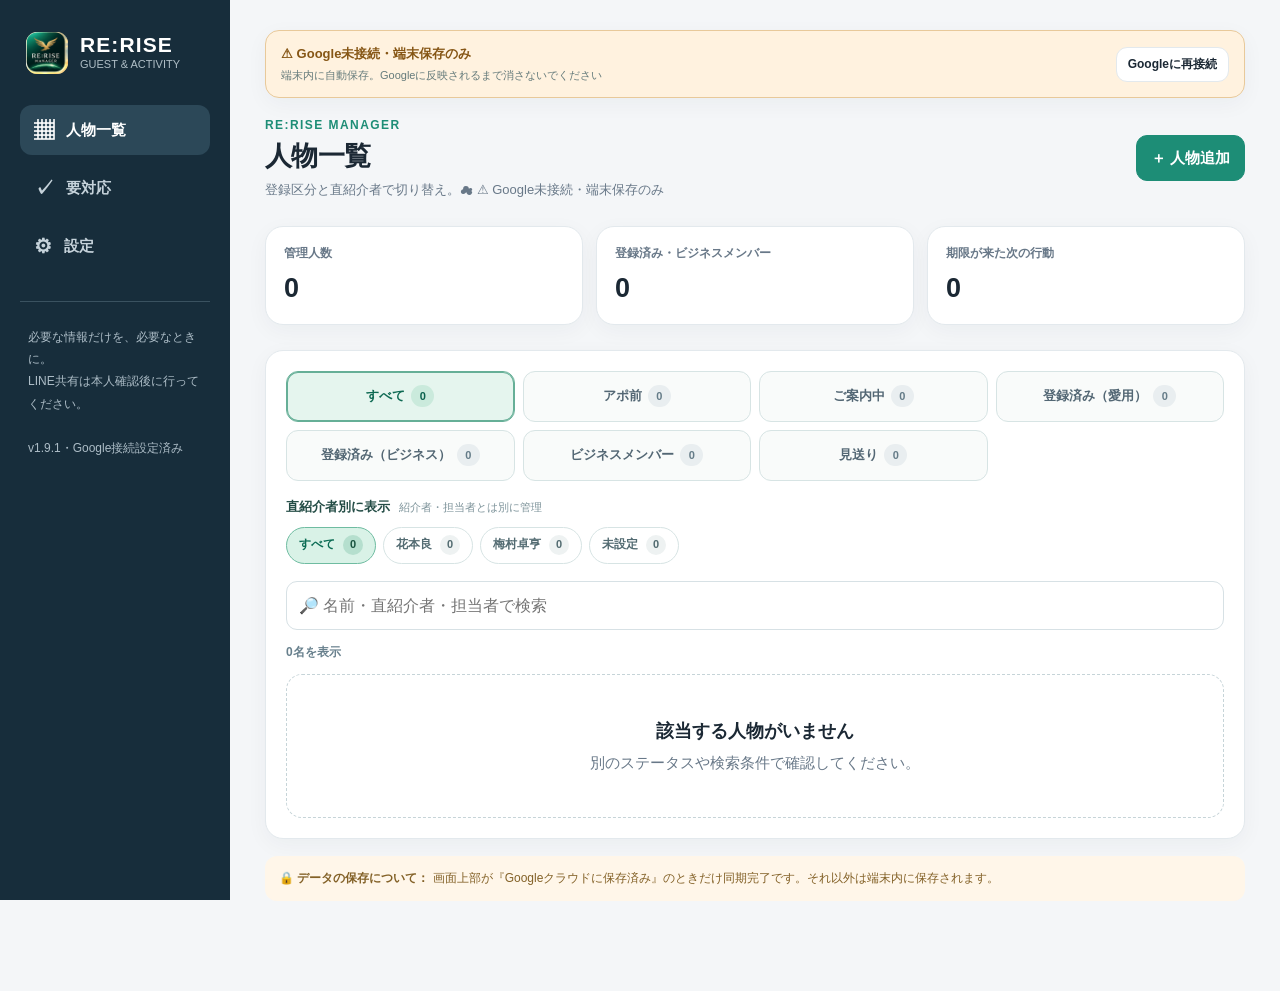
==== commit 6cad75ac: "RE:RISE Manager v1.9.1: preconfigure public Google OAuth client ID" ====
--- a/rerise-manager/index.html
+++ b/rerise-manager/index.html
@@ -80,7 +80,7 @@
 <script>
 (()=>{'use strict';
 const STORE_KEY='rerise.manager.mvp.v1';
-const APP_VERSION='1.9';
+const APP_VERSION='1.9.1';
 // Six selectable stages; legacy labels remain untouched in Google Sheets until user edits them.
 // Never guess a registration category when the historical type is absent.
 const STAGES=['アポ前','ご案内中','登録済み（愛用）','登録済み（ビジネス）','ビジネスメンバー','見送り'];
@@ -123,8 +123,10 @@
 const CLOUD_BASE_KEY='rerise.manager.cloud.base.v17';
 const CLOUD_BACKUPS_KEY='rerise.manager.cloud.recovery.v17';
 const CLOUD_DEFAULT_ID='19i7zJ7bDYrlB4MWGW23r9UlLr-f8DKsqRztylSzKR6M';
+// A public OAuth Web Client ID (not a secret). Authorized origins remain enforced by Google.
+const CLOUD_DEFAULT_CLIENT_ID='907763053450-bbvatq9tvkd414fgfbeu723bfub83f8h.apps.googleusercontent.com';
 const cloudSaved=(()=>{try{return JSON.parse(localStorage.getItem(CLOUD_SETTINGS_KEY)||'{}')}catch{return {}}})();
-const cloud={clientId:cloudSaved.clientId||'',spreadsheetId:cloudSaved.spreadsheetId||CLOUD_DEFAULT_ID,accessToken:'',state:'未接続',ready:false,rows:new Map(),snapshots:new Map(),baselineKnown:false,lastSuccessAt:'',timer:null,busy:false,dirtyCounter:0,pendingConflicts:[],resolutionRemote:null,reconciledDraft:null};
+const cloud={clientId:cloudSaved.clientId||CLOUD_DEFAULT_CLIENT_ID,spreadsheetId:cloudSaved.spreadsheetId||CLOUD_DEFAULT_ID,accessToken:'',state:'未接続',ready:false,rows:new Map(),snapshots:new Map(),baselineKnown:false,lastSuccessAt:'',timer:null,busy:false,dirtyCounter:0,pendingConflicts:[],resolutionRemote:null,reconciledDraft:null};
 const API='https://sheets.googleapis.com/v4/spreadsheets/';
 const CLOUD_SHEET='People';
 function restoreCloudBaseline(){
@@ -184,7 +186,7 @@
  }catch(e){toast('自動バックアップ容量に注意。JSONの書き出しも利用してください。')}
 }
 function cloudConfigSave(){
- let id=document.getElementById('google-client-id')?.value.trim()||'';let sid=document.getElementById('google-sheet-id')?.value.trim()||'';
+ let id=document.getElementById('google-client-id')?.value.trim()||CLOUD_DEFAULT_CLIENT_ID;let sid=document.getElementById('google-sheet-id')?.value.trim()||'';
  sid=sid.match(/\/spreadsheets\/d\/([A-Za-z0-9_-]+)/)?.[1]||sid;
  if(sid&&!/^[A-Za-z0-9_-]{20,}$/.test(sid)){toast('スプレッドシートIDが正しくありません');return}
  if(id&&!/^[0-9]+-[a-z0-9_-]+\.apps\.googleusercontent\.com$/.test(id)){toast('Google OAuthクライアントIDを確認してください');return}
@@ -418,7 +420,7 @@
 setInterval(()=>{if(document.visibilityState==='visible')cloudRefresh()},90000);
 function renderCloudSettings(){
  const n=pendingCount();
- return `<div class="card card-pad" style="margin-top:16px"><div class="section-title">☁ Googleクラウド同期</div><div class="section-note">編集した内容は端末へすぐ保存され、Googleへの送信が完了すると「クラウド保存済み」と表示されます。</div><div class="note ${n?'notice-warn':''}" style="margin:12px 0"><b>保存状態：</b>${esc(cloudMessage())}<br><b>未同期：</b>${n}名<br><b>最終同期：</b>${cloud.lastSuccessAt?esc(new Date(cloud.lastSuccessAt).toLocaleString('ja-JP')):'未確認'}</div><div class="field-grid"><div class="field wide"><label>Google OAuthクライアントID（初回のみ）</label><input id="google-client-id" class="input" value="${esc(cloud.clientId)}" placeholder="123456...apps.googleusercontent.com"></div><div class="field wide"><label>GoogleスプレッドシートID</label><input id="google-sheet-id" class="input" value="${esc(cloud.spreadsheetId)}"></div></div><div class="actionrow" style="margin-top:13px"><button class="btn" data-action="cloud-config">設定を保存</button><button class="btn primary" data-action="cloud-login">Googleに接続</button><button class="btn dark" data-action="cloud-pull">クラウドと照合</button><button class="btn" data-action="cloud-flush">未同期の変更を保存</button>${cloud.pendingConflicts.length?'<button class="btn danger" data-action="sync-resolve">競合を解決</button>':''}</div><div class="note" style="margin-top:12px">※アプリを再起動したら、通常は「Googleに接続」を1回押してください。すでに許可した権限について、毎回同意を求めないように改善しています。<br>※未同期データは端末に保持されます。クラウドのデータで無断上書きしません。<br>※恒久的なログイン保持には別の認証基盤が必要です。</div><details style="margin-top:14px"><summary style="cursor:pointer;font-weight:750">初回接続の手順</summary><div class="note" style="margin-top:9px">Google CloudでGoogle Sheets APIを有効化し、OAuthウェブクライアントの承認済みJavaScript生成元に<b>https://hanamon21.github.io</b>を登録。発行されたクライアントIDを上欄で保存してからGoogleに接続してください。シート共有の権限も必要です。シークレットは入力しません。</div></details></div>`;
+ return `<div class="card card-pad" style="margin-top:16px"><div class="section-title">☁ Googleクラウド同期</div><div class="section-note">編集した内容は端末へすぐ保存され、Googleへの送信が完了すると「クラウド保存済み」と表示されます。</div><div class="note ${n?'notice-warn':''}" style="margin:12px 0"><b>保存状態：</b>${esc(cloudMessage())}<br><b>未同期：</b>${n}名<br><b>最終同期：</b>${cloud.lastSuccessAt?esc(new Date(cloud.lastSuccessAt).toLocaleString('ja-JP')):'未確認'}</div><div class="field-grid"><div class="field wide"><label>Google OAuthクライアントID（設定済み・通常は変更不要）</label><input id="google-client-id" class="input" value="${esc(cloud.clientId)}" placeholder="123456...apps.googleusercontent.com"></div><div class="field wide"><label>GoogleスプレッドシートID</label><input id="google-sheet-id" class="input" value="${esc(cloud.spreadsheetId)}"></div></div><div class="actionrow" style="margin-top:13px"><button class="btn" data-action="cloud-config">設定を保存</button><button class="btn primary" data-action="cloud-login">Googleに接続</button><button class="btn dark" data-action="cloud-pull">クラウドと照合</button><button class="btn" data-action="cloud-flush">未同期の変更を保存</button>${cloud.pendingConflicts.length?'<button class="btn danger" data-action="sync-resolve">競合を解決</button>':''}</div><div class="note" style="margin-top:12px">※アプリを再起動したら、通常は「Googleに接続」を1回押してください。すでに許可した権限について、毎回同意を求めないように改善しています。<br>※未同期データは端末に保持されます。クラウドのデータで無断上書きしません。<br>※恒久的なログイン保持には別の認証基盤が必要です。</div><details style="margin-top:14px"><summary style="cursor:pointer;font-weight:750">初回接続の手順</summary><div class="note" style="margin-top:9px">Google CloudでGoogle Sheets APIを有効化し、OAuthウェブクライアントの承認済みJavaScript生成元に<b>https://hanamon21.github.io</b>を登録。このアプリにはOAuthクライアントIDを登録済みです。新しい端末でもIDの入力や設定の保存は不要です。「Googleに接続」からログインしてください。シート共有の権限は引き続き必要です。シークレットは入力しません。</div></details></div>`;
 }
 
 const sample=[];
@@ -453,7 +455,7 @@
 function countDue(){const today=new Date().toLocaleDateString('sv-SE');return people.filter(p=>p.nextAction && p.nextDate && p.nextDate<=today).length}
 function initials(name){const x=String(name||'ゲ');return x.startsWith('サンプル ')?x.split(' ')[1]?.slice(0,1)||'ゲ':x.slice(0,1)}
 function render(){const isList=ui.view==='list';const isSettings=ui.view==='settings';const isDue=isList&&ui.filter==='要対応';const isPeople=isList&&!isDue;const p=person();if(!isList&&!isSettings&&!p){ui.view='list';return render()}
- document.getElementById('app').innerHTML=`<div class="shell"><aside class="sidebar"><div class="brand"><div class="brand-mark"><img src="icons/icon-192.png" width="42" height="42" alt="RE:RISE Manager" style="width:42px;height:42px;object-fit:cover;border-radius:11px"></div><div><div class="brand-name">RE:RISE</div><div class="brand-sub">GUEST & ACTIVITY</div></div></div><nav class="nav"><button class="nav-btn ${isPeople?'active':''}" data-action="go-list"><span class="nav-icon">▦</span>人物一覧</button><button class="nav-btn ${isDue?'active':''}" data-action="go-due"><span class="nav-icon">✓</span>要対応</button><button class="nav-btn ${isSettings?'active':''}" data-action="go-settings"><span class="nav-icon">⚙</span>設定</button></nav><div class="side-note">必要な情報だけを、必要なときに。<br>LINE共有は本人確認後に行ってください。<br><br>v1.9・入力改善と活動履歴</div></aside><main class="main">${cloudBanner()}${isList?renderList():isSettings?renderSettings():renderDetail(p)}</main></div><nav class="mobile-bottom" aria-label="メインメニュー"><button class="${isPeople?'active':''}" data-action="go-list"><span class="emoji">▦</span>人物一覧</button><button class="${isDue?'active':''}" data-action="go-due"><span class="emoji">✓</span>要対応${countDue()?` (${countDue()})`:''}</button><button class="${isSettings?'active':''}" data-action="go-settings"><span class="emoji">⚙</span>設定</button></nav>`;
+ document.getElementById('app').innerHTML=`<div class="shell"><aside class="sidebar"><div class="brand"><div class="brand-mark"><img src="icons/icon-192.png" width="42" height="42" alt="RE:RISE Manager" style="width:42px;height:42px;object-fit:cover;border-radius:11px"></div><div><div class="brand-name">RE:RISE</div><div class="brand-sub">GUEST & ACTIVITY</div></div></div><nav class="nav"><button class="nav-btn ${isPeople?'active':''}" data-action="go-list"><span class="nav-icon">▦</span>人物一覧</button><button class="nav-btn ${isDue?'active':''}" data-action="go-due"><span class="nav-icon">✓</span>要対応</button><button class="nav-btn ${isSettings?'active':''}" data-action="go-settings"><span class="nav-icon">⚙</span>設定</button></nav><div class="side-note">必要な情報だけを、必要なときに。<br>LINE共有は本人確認後に行ってください。<br><br>v1.9.1・Google接続設定済み</div></aside><main class="main">${cloudBanner()}${isList?renderList():isSettings?renderSettings():renderDetail(p)}</main></div><nav class="mobile-bottom" aria-label="メインメニュー"><button class="${isPeople?'active':''}" data-action="go-list"><span class="emoji">▦</span>人物一覧</button><button class="${isDue?'active':''}" data-action="go-due"><span class="emoji">✓</span>要対応${countDue()?` (${countDue()})`:''}</button><button class="${isSettings?'active':''}" data-action="go-settings"><span class="emoji">⚙</span>設定</button></nav>`;
  if(isList)renderPeople();
 }
 function renderList(){
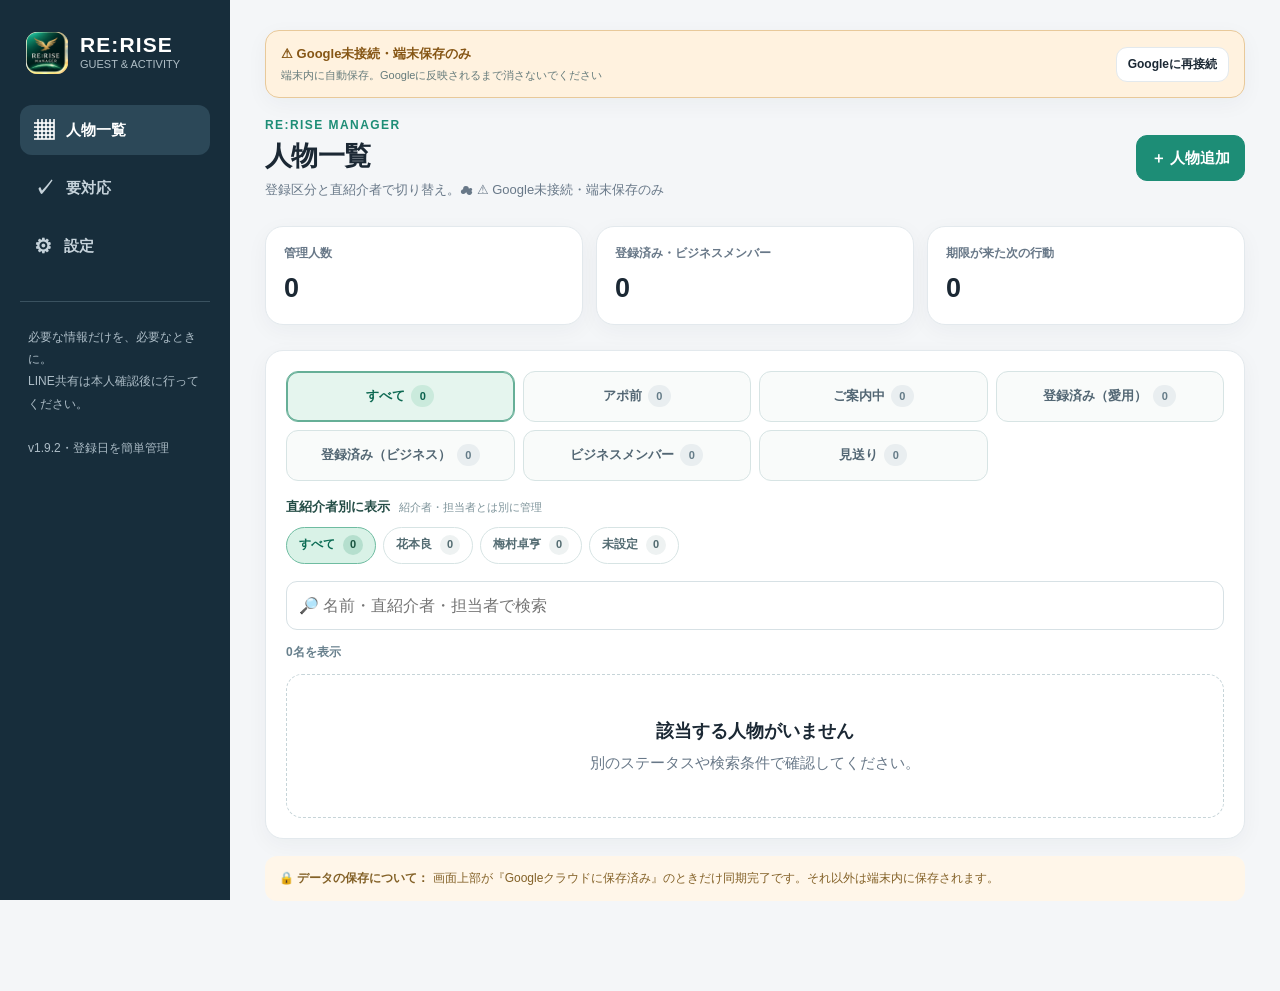
==== commit c1e8286c: "RE:RISE v1.9.2: show and edit registration date in list and progress" ====
--- a/rerise-manager/index.html
+++ b/rerise-manager/index.html
@@ -30,6 +30,10 @@
   @media(max-width:850px){.shell{display:block}.sidebar{display:none}.main{padding:22px 17px 115px}.heading{font-size:24px}.mobile-bottom{display:grid;grid-template-columns:repeat(3,1fr);position:fixed;z-index:7;bottom:0;left:0;right:0;padding:8px 10px calc(8px + env(safe-area-inset-bottom));border-top:1px solid var(--line);background:#fffffff0;backdrop-filter:blur(14px)}.mobile-bottom button{display:flex;align-items:center;justify-content:center;flex-direction:column;gap:2px;border:0;background:transparent;color:#7c8e99;font-size:11px;font-weight:800;min-height:50px;border-radius:10px}.mobile-bottom button.active{color:var(--mint);background:#e9f6f1}.mobile-bottom .emoji{font-size:20px}.progress-grid{grid-template-columns:1fr}.progress-grid .full{grid-column:auto}}
   @media(max-width:590px){.topbar{align-items:flex-start}.stats{gap:8px}.stat{padding:13px 11px}.stat-n{font-size:24px}.stat-label{font-size:11px}.card-pad{padding:16px}.sheet-grid{grid-template-columns:repeat(2,1fr)}.field-grid{grid-template-columns:1fr}.field.wide{grid-column:auto}.checks{grid-template-columns:1fr}.session-form{grid-template-columns:1fr 1fr}.session-form button{grid-column:1/-1}.session-form>.select:first-child{grid-column:1/-1}.toolbar .select{max-width:none;flex:1}.detail-head{align-items:flex-start}.btn.mobilewide{width:100%}.sheet-toolbar{align-items:stretch}.actionrow{width:100%}.actionrow>.btn{flex:1}.heading{font-size:22px}}
 
+  .registration-date-meta{font-size:12px;color:#347c6a;font-weight:650;margin-top:4px}
+  .registration-editor{display:flex;align-items:center;gap:10px;margin-top:10px}
+  .registration-editor label{font-size:12px;font-weight:750;color:var(--muted);white-space:nowrap}
+  .registration-editor .input{flex:1;min-width:0;max-width:192px;padding:8px 10px;font-size:16px}
   /* Prevent iOS Safari focus zoom: all editable fields have at least 16px text. */
   @media(max-width:850px){input:not([type="checkbox"]),select,textarea{font-size:16px!important}}
   .date-with-clear{display:flex;align-items:center;gap:8px}
@@ -80,7 +84,7 @@
 <script>
 (()=>{'use strict';
 const STORE_KEY='rerise.manager.mvp.v1';
-const APP_VERSION='1.9.1';
+const APP_VERSION='1.9.2';
 // Six selectable stages; legacy labels remain untouched in Google Sheets until user edits them.
 // Never guess a registration category when the historical type is absent.
 const STAGES=['アポ前','ご案内中','登録済み（愛用）','登録済み（ビジネス）','ビジネスメンバー','見送り'];
@@ -451,11 +455,23 @@
  return '<div class="yuri-connected-date"><label for="yuri-connected-date">ゆりさんに繋いだ日（修正可能）</label><input type="date" id="yuri-connected-date" class="input" data-field="yuriConnectedDate" value="'+esc(p.yuriConnectedDate||'')+'"><div class="small-muted">最初はチェックを入れた日が入ります。以前に繋いだ場合は実際の日付に修正してください。</div></div>'
 }
 function sessionSummary(p){return p.sessions?.length?p.sessions.map(s=>`${seminarLabel(s)}${s.date?'（'+dstr(s.date)+'）':''}`).join('、'):'未参加・未確認'}
+function registrationRelevant(p){
+ const s=stageBucket(p);
+ return !!p.registrationDate||!!p.checks?.registered||['登録済み（愛用）','登録済み（ビジネス）','ビジネスメンバー',UNCLASSIFIED].includes(s);
+}
+function registrationMeta(p){
+ if(!registrationRelevant(p))return '';
+ return '<div class="registration-date-meta">登録日：'+esc(p.registrationDate?dstr(p.registrationDate):'未入力')+'</div>';
+}
+function registrationEditor(p){
+ if(!registrationRelevant(p))return '';
+ return '<div class="registration-editor"><label for="progress-registration-date">登録日</label><input id="progress-registration-date" type="date" class="input" data-field="registrationDate" value="'+esc(p.registrationDate||'')+'"></div>';
+}
 function badge(p){const s=stageBucket(p);const cls=s==='ビジネスメンバー'||s==='登録済み（愛用）'||s==='登録済み（ビジネス）'?'mint':s==='ご案内中'?'violet':s==='アポ前'||s===UNCLASSIFIED?'amber':'';return `<span class="tag ${cls}">${esc(s)}</span>`}
 function countDue(){const today=new Date().toLocaleDateString('sv-SE');return people.filter(p=>p.nextAction && p.nextDate && p.nextDate<=today).length}
 function initials(name){const x=String(name||'ゲ');return x.startsWith('サンプル ')?x.split(' ')[1]?.slice(0,1)||'ゲ':x.slice(0,1)}
 function render(){const isList=ui.view==='list';const isSettings=ui.view==='settings';const isDue=isList&&ui.filter==='要対応';const isPeople=isList&&!isDue;const p=person();if(!isList&&!isSettings&&!p){ui.view='list';return render()}
- document.getElementById('app').innerHTML=`<div class="shell"><aside class="sidebar"><div class="brand"><div class="brand-mark"><img src="icons/icon-192.png" width="42" height="42" alt="RE:RISE Manager" style="width:42px;height:42px;object-fit:cover;border-radius:11px"></div><div><div class="brand-name">RE:RISE</div><div class="brand-sub">GUEST & ACTIVITY</div></div></div><nav class="nav"><button class="nav-btn ${isPeople?'active':''}" data-action="go-list"><span class="nav-icon">▦</span>人物一覧</button><button class="nav-btn ${isDue?'active':''}" data-action="go-due"><span class="nav-icon">✓</span>要対応</button><button class="nav-btn ${isSettings?'active':''}" data-action="go-settings"><span class="nav-icon">⚙</span>設定</button></nav><div class="side-note">必要な情報だけを、必要なときに。<br>LINE共有は本人確認後に行ってください。<br><br>v1.9.1・Google接続設定済み</div></aside><main class="main">${cloudBanner()}${isList?renderList():isSettings?renderSettings():renderDetail(p)}</main></div><nav class="mobile-bottom" aria-label="メインメニュー"><button class="${isPeople?'active':''}" data-action="go-list"><span class="emoji">▦</span>人物一覧</button><button class="${isDue?'active':''}" data-action="go-due"><span class="emoji">✓</span>要対応${countDue()?` (${countDue()})`:''}</button><button class="${isSettings?'active':''}" data-action="go-settings"><span class="emoji">⚙</span>設定</button></nav>`;
+ document.getElementById('app').innerHTML=`<div class="shell"><aside class="sidebar"><div class="brand"><div class="brand-mark"><img src="icons/icon-192.png" width="42" height="42" alt="RE:RISE Manager" style="width:42px;height:42px;object-fit:cover;border-radius:11px"></div><div><div class="brand-name">RE:RISE</div><div class="brand-sub">GUEST & ACTIVITY</div></div></div><nav class="nav"><button class="nav-btn ${isPeople?'active':''}" data-action="go-list"><span class="nav-icon">▦</span>人物一覧</button><button class="nav-btn ${isDue?'active':''}" data-action="go-due"><span class="nav-icon">✓</span>要対応</button><button class="nav-btn ${isSettings?'active':''}" data-action="go-settings"><span class="nav-icon">⚙</span>設定</button></nav><div class="side-note">必要な情報だけを、必要なときに。<br>LINE共有は本人確認後に行ってください。<br><br>v1.9.2・登録日を簡単管理</div></aside><main class="main">${cloudBanner()}${isList?renderList():isSettings?renderSettings():renderDetail(p)}</main></div><nav class="mobile-bottom" aria-label="メインメニュー"><button class="${isPeople?'active':''}" data-action="go-list"><span class="emoji">▦</span>人物一覧</button><button class="${isDue?'active':''}" data-action="go-due"><span class="emoji">✓</span>要対応${countDue()?` (${countDue()})`:''}</button><button class="${isSettings?'active':''}" data-action="go-settings"><span class="emoji">⚙</span>設定</button></nav>`;
  if(isList)renderPeople();
 }
 function renderList(){
@@ -476,14 +492,14 @@
   return true;
  });
  const count=document.getElementById('list-count');if(count)count.textContent=`${arr.length}名を表示${ui.filter==='すべて'?'':' ・ '+ui.filter}${ui.sponsorFilter==='すべて'?'':' ・ 直紹介：'+(ui.sponsorFilter===SPONSOR_UNKNOWN?'未設定':ui.sponsorFilter)}`;
- out.innerHTML=arr.length?arr.map(p=>`<button class="person" data-action="open-person" data-id="${esc(p.id)}"><div class="avatar">${esc(initials(p.name))}</div><div class="person-body"><div class="person-name">${esc(p.name)} ${badge(p)}</div><div class="person-next">${esc(p.nextAction?'次：'+p.nextAction:'次のアクション未設定')}${p.nextDate?' · '+esc(dstr(p.nextDate)):''}</div><div class="person-owner"><strong>直紹介：${esc(p.directSponsor||'未設定')}</strong>　/ 担当：${esc(p.owner||'未設定')}</div></div><span class="chevron">›</span></button>`).join(''):`<div class="empty"><h3>該当する人物がいません</h3><div>別のステータスや検索条件で確認してください。</div></div>`;
-}
-function renderDetail(p){return `<div class="back"><button class="btn ghost small" data-action="back-to-list">〈 人物一覧へ</button></div><div class="detail-head"><div><div class="eyebrow">PERSON PROFILE</div><div class="detail-name">${esc(p.name)}</div><div class="detail-caption">直紹介：${esc(p.directSponsor||'未設定')}　/ 担当：${esc(p.owner||'未設定')}　/ 紹介者：${esc(p.introducer||'未設定')}</div></div>${badge(p)}</div><div class="tabbar"><button class="tab ${ui.view==='sheet'?'active':''}" data-action="go-sheet">▤ 4種類のゲストシート</button><button class="tab ${ui.view==='progress'?'active':''}" data-action="go-progress">◉ 活動進捗</button></div>${ui.view==='sheet'?renderSheets(p):renderProgress(p)}<div style="display:flex;justify-content:space-between;align-items:center;gap:10px;margin-top:22px"><button class="btn small" data-action="back-to-list">〈 一覧に戻る</button><button class="btn small danger" data-action="delete-person">この人物を削除</button></div>`}
+ out.innerHTML=arr.length?arr.map(p=>`<button class="person" data-action="open-person" data-id="${esc(p.id)}"><div class="avatar">${esc(initials(p.name))}</div><div class="person-body"><div class="person-name">${esc(p.name)} ${badge(p)}</div><div class="person-next">${esc(p.nextAction?'次：'+p.nextAction:'次のアクション未設定')}${p.nextDate?' · '+esc(dstr(p.nextDate)):''}</div><div class="person-owner"><strong>直紹介：${esc(p.directSponsor||'未設定')}</strong>　/ 担当：${esc(p.owner||'未設定')}</div>${registrationMeta(p)}</div><span class="chevron">›</span></button>`).join(''):`<div class="empty"><h3>該当する人物がいません</h3><div>別のステータスや検索条件で確認してください。</div></div>`;
+}
+function renderDetail(p){return `<div class="back"><button class="btn ghost small" data-action="back-to-list">〈 人物一覧へ</button></div><div class="detail-head"><div><div class="eyebrow">PERSON PROFILE</div><div class="detail-name">${esc(p.name)}</div><div class="detail-caption">直紹介：${esc(p.directSponsor||'未設定')}　/ 担当：${esc(p.owner||'未設定')}　/ 紹介者：${esc(p.introducer||'未設定')}</div>${registrationMeta(p)}</div>${badge(p)}</div><div class="tabbar"><button class="tab ${ui.view==='sheet'?'active':''}" data-action="go-sheet">▤ 4種類のゲストシート</button><button class="tab ${ui.view==='progress'?'active':''}" data-action="go-progress">◉ 活動進捗</button></div>${ui.view==='sheet'?renderSheets(p):renderProgress(p)}<div style="display:flex;justify-content:space-between;align-items:center;gap:10px;margin-top:22px"><button class="btn small" data-action="back-to-list">〈 一覧に戻る</button><button class="btn small danger" data-action="delete-person">この人物を削除</button></div>`}
 function renderSheets(p){const s=SHEETS.find(s=>s.id===ui.sheet);const arr=fields[ui.sheet];return `<div class="card card-pad"><div class="section-title">ゲストシート</div><div class="section-note">人物の共通情報は4種類すべてに自動反映されます。</div><div class="sheet-grid">${SHEETS.map(t=>`<button class="sheet-tab ${ui.sheet===t.id?'active':''}" data-action="sheet-type" data-id="${t.id}"><span class="sheet-icon">${t.icon}</span>${t.short}</button>`).join('')}</div><div class="sheet-toolbar"><div><strong>${s.icon} ${s.title}</strong><div class="small-muted">${arr.length}項目・紹介者を含む</div></div><div class="segmented"><button class="btn ${ui.mode==='edit'?'active':''}" data-action="mode" data-id="edit">編集</button><button class="btn ${ui.mode==='preview'?'active':''}" data-action="mode" data-id="preview">プレビュー</button></div></div>${ui.mode==='edit'?renderSheetEdit(p,arr):`<div class="sheet-preview" id="sheet-preview">${esc(sheetText(p,ui.sheet))}</div>`}<hr class="line"><div class="field-grid" style="margin-bottom:15px"><div class="field"><label for="introducer">紹介者（全シート共通）</label><input class="input" id="introducer" data-field="introducer" value="${esc(p.introducer||'')}" placeholder="紹介者名"></div><div class="field"><label for="owner">担当者（管理用）</label><input class="input" id="owner" data-field="owner" value="${esc(p.owner||'')}" placeholder="担当者名"></div><div class="field wide"><label for="directSponsor">直紹介者（直接紹介した1名）</label><input class="input" list="sponsor-name-options" id="directSponsor" data-field="directSponsor" value="${esc(p.directSponsor||'')}" placeholder="例：花本良 / 梅村卓亨 / 岩田紀美子"><datalist id="sponsor-name-options">${sponsorChoices().map(name=>`<option value="${esc(name)}"></option>`).join('')}</datalist><div class="small-muted">紹介者名が複数の場合も、直紹介者は本人の紹介元1名を設定してください。未確認なら空欄のままでOK。</div></div></div><div class="actionrow"><button class="btn primary" data-action="copy-sheet">▤ シート全文をコピー</button><button class="btn dark" data-action="share-sheet">↗ LINE等で共有</button><button class="btn" data-action="record-send">✓ 送信済みを記録</button></div><div class="history">${historyText(p,ui.sheet)}</div><div class="note" style="margin-top:14px">共有ボタンは端末の共有メニューを開きます。LINEへの実際の送信は自分で行います。「送信済みを記録」は送ったことを確認してから押してください。</div></div>`}
 function renderSheetEdit(p,arr){return `<div class="field-grid">${arr.map(f=>{const x=val(p,f.key);if(f.type==='auto')return `<div class="field ${f.wide?'wide':''}"><label>${esc(f.label)}</label><div class="note">${esc(x)}<div class="small-muted">「活動進捗」からセミナー参加を記録してください。</div></div></div>`;if(f.type==='select')return `<div class="field ${f.wide?'wide':''}"><label for="f-${esc(f.key)}">${esc(f.label)}</label><select id="f-${esc(f.key)}" class="select" data-field="${esc(f.key)}">${f.options.map(opt=>`<option value="${esc(opt)}" ${x===opt?'selected':''}>${esc(opt||'選択してください')}</option>`).join('')}</select></div>`;if(f.type==='textarea')return `<div class="field ${f.wide?'wide':''}"><label for="f-${esc(f.key)}">${esc(f.label)}</label><textarea id="f-${esc(f.key)}" rows="3" class="textarea" data-field="${esc(f.key)}" placeholder="未確認の場合は空欄">${esc(x)}</textarea></div>`;return `<div class="field ${f.wide?'wide':''}"><label for="f-${esc(f.key)}">${esc(f.label)}</label><input id="f-${esc(f.key)}" class="input" ${f.type==='date'?'type="date"':''} data-field="${esc(f.key)}" value="${esc(x)}" placeholder="未確認"></div>`}).join('')}</div>`}
 function sheetText(p,type){const title=SHEETS.find(s=>s.id===type);const list=fields[type];const first=type==='new'?'紹介者名：':'紹介者：';let str=`${title.icon}【${title.title}】${title.icon}\n\n${first}${p.introducer||'未確認'}${p.directSponsor?'\n直紹介者：'+p.directSponsor:''}`;const extra=(type==='new')?'★':'★';for(const f of list){let prefix=(type==='member'||type==='miho')&&['registrationDate','registrationType','businessActivity','seminarSummary','leaderAdvice','spiritLeader','mihoInvitation','accompanyLeader'].includes(f.key)?'●':f.key==='approach'||f.key==='reason'?'◎':'★';let label=f.label.replace('（参加履歴から自動表示）','').replace('（ポジティブ・ネガティブ）','').replace('（どれで登録になったか？）','').replace('（例：ルテイン3M）','').replace('（あり・なし、ありなら詳細）','');let v=val(p,f.key);if(f.type==='date')v=v?dstr(v):'';str+=`\n\n${prefix}${label}\n${v||'未確認'}`}return str}
 function historyText(p,type){const hist=(p.sharedHistory||[]).filter(h=>h.type===type);if(!hist.length)return '送信履歴：まだありません';const last=hist[hist.length-1];return `送信済み記録：${esc(new Date(last.at).toLocaleString('ja-JP'))}　（計${hist.length}回）`}
-function renderProgress(p){const completed=(p.sessions||[]).length;const checks=p.checks||{};const allChecks=CHECKS.length+1;const done=CHECKS.filter(([key])=>!!checks[key]).length+(completed>=3?1:0);return `<div class="progress-grid"><div class="card card-pad full"><div class="section-title">現在の状況・次回アクション</div><div class="section-note">ここが更新されていれば、次に何をするか迷いません。</div><div class="field-grid" style="margin-top:17px"><div class="field"><label>現在のステータス</label><select class="select" data-field="stage">${stageBucket(p)===UNCLASSIFIED?`<option value="" selected disabled>登録区分が未設定（選択してください）</option>`:''}${STAGES.map(s=>`<option ${stageBucket(p)===s?'selected':''}>${esc(s)}</option>`).join('')}</select></div><div class="field"><label>次回アクションの日付</label><div class="date-with-clear"><input type="date" class="input" data-field="nextDate" value="${esc(p.nextDate||'')}"><button class="btn small" type="button" data-action="clear-next-date">日付を消す</button></div></div><div class="field wide"><label>直紹介者（直接紹介した1名）</label><input class="input" list="sponsor-name-options-progress" data-field="directSponsor" value="${esc(p.directSponsor||'')}" placeholder="例：花本良"><datalist id="sponsor-name-options-progress">${sponsorChoices().map(name=>`<option value="${esc(name)}"></option>`).join('')}</datalist><div class="small-muted">紹介者名・担当者とは別に管理し、人物一覧から絞り込めます。</div></div><div class="field wide"><label>次にすること</label><input class="input" data-field="nextAction" value="${esc(p.nextAction||'')}" placeholder="例：ゆりさんとの面談日程を確認"></div></div></div><div class="card card-pad full"><div class="section-title">活動の進捗</div><div class="section-note">チェックするだけ。セミナーの参加回数は自動集計されます。</div><div style="display:flex;justify-content:space-between;align-items:center;gap:9px;margin-top:16px"><div class="small-muted">${done} / ${allChecks} 項目完了</div><strong>${Math.round(done/allChecks*100)}%</strong></div><div class="progress-track"><div class="progress-fill" style="width:${done/allChecks*100}%"></div></div><div class="checks">${CHECKS.map(([key,label])=>`<label class="check-item"><input type="checkbox" data-check="${key}" ${checks[key]?'checked':''}><span>${esc(label)}</span></label>`).join('')}<div class="check-item" style="color:${completed>=3?'#16745e':'#667985'}"><span style="font-size:18px">${completed>=3?'☑':'□'}</span><span>セミナー3回（${completed}/3回）</span></div></div>${yuriConnectionDateHtml(p,checks)}<div class="note" style="margin-top:14px">初期目標：フェロートレーニング参加＋花井美穂さんとの面談。セミナー3回は活動目標として表示しています。</div></div><div class="card card-pad full"><div class="section-title">セミナー参加履歴</div><div class="section-note">同じ種類に複数回参加しても記録できます。</div><div class="session-form"><select id="seminar-type" class="select">${SEMINARS.map(s=>`<option ${ui.seminarType===s?'selected':''}>${esc(s)}</option>`).join('')}</select>${seminarFormatFieldHtml()}<input type="date" id="seminar-date" class="input" value="${esc(ui.seminarDate)}"><button class="btn primary" data-action="add-seminar">＋ 参加を記録</button></div><div class="sessions">${(p.sessions||[]).length?p.sessions.map(s=>`<div class="session"><div><div class="session-title">${esc(seminarLabel(s))}</div><div class="session-date">${esc(s.date?dstr(s.date):'日付未設定')}</div></div><div class="session-actions">${seminarHistoryAction(s)}<button class="btn small danger" data-action="remove-seminar" data-id="${esc(s.id)}">削除</button></div></div>`).join(''):'<div class="small-muted" style="padding-top:10px">まだ参加履歴はありません。</div>'}</div></div></div>`}
+function renderProgress(p){const completed=(p.sessions||[]).length;const checks=p.checks||{};const allChecks=CHECKS.length+1;const done=CHECKS.filter(([key])=>!!checks[key]).length+(completed>=3?1:0);return `<div class="progress-grid"><div class="card card-pad full"><div class="section-title">現在の状況・次回アクション</div><div class="section-note">ここが更新されていれば、次に何をするか迷いません。</div><div class="field-grid" style="margin-top:17px"><div class="field"><label>現在のステータス</label><select class="select" data-field="stage">${stageBucket(p)===UNCLASSIFIED?`<option value="" selected disabled>登録区分が未設定（選択してください）</option>`:''}${STAGES.map(s=>`<option ${stageBucket(p)===s?'selected':''}>${esc(s)}</option>`).join('')}</select>${registrationEditor(p)}</div><div class="field"><label>次回アクションの日付</label><div class="date-with-clear"><input type="date" class="input" data-field="nextDate" value="${esc(p.nextDate||'')}"><button class="btn small" type="button" data-action="clear-next-date">日付を消す</button></div></div><div class="field wide"><label>直紹介者（直接紹介した1名）</label><input class="input" list="sponsor-name-options-progress" data-field="directSponsor" value="${esc(p.directSponsor||'')}" placeholder="例：花本良"><datalist id="sponsor-name-options-progress">${sponsorChoices().map(name=>`<option value="${esc(name)}"></option>`).join('')}</datalist><div class="small-muted">紹介者名・担当者とは別に管理し、人物一覧から絞り込めます。</div></div><div class="field wide"><label>次にすること</label><input class="input" data-field="nextAction" value="${esc(p.nextAction||'')}" placeholder="例：ゆりさんとの面談日程を確認"></div></div></div><div class="card card-pad full"><div class="section-title">活動の進捗</div><div class="section-note">チェックするだけ。セミナーの参加回数は自動集計されます。</div><div style="display:flex;justify-content:space-between;align-items:center;gap:9px;margin-top:16px"><div class="small-muted">${done} / ${allChecks} 項目完了</div><strong>${Math.round(done/allChecks*100)}%</strong></div><div class="progress-track"><div class="progress-fill" style="width:${done/allChecks*100}%"></div></div><div class="checks">${CHECKS.map(([key,label])=>`<label class="check-item"><input type="checkbox" data-check="${key}" ${checks[key]?'checked':''}><span>${esc(label)}</span></label>`).join('')}<div class="check-item" style="color:${completed>=3?'#16745e':'#667985'}"><span style="font-size:18px">${completed>=3?'☑':'□'}</span><span>セミナー3回（${completed}/3回）</span></div></div>${yuriConnectionDateHtml(p,checks)}<div class="note" style="margin-top:14px">初期目標：フェロートレーニング参加＋花井美穂さんとの面談。セミナー3回は活動目標として表示しています。</div></div><div class="card card-pad full"><div class="section-title">セミナー参加履歴</div><div class="section-note">同じ種類に複数回参加しても記録できます。</div><div class="session-form"><select id="seminar-type" class="select">${SEMINARS.map(s=>`<option ${ui.seminarType===s?'selected':''}>${esc(s)}</option>`).join('')}</select>${seminarFormatFieldHtml()}<input type="date" id="seminar-date" class="input" value="${esc(ui.seminarDate)}"><button class="btn primary" data-action="add-seminar">＋ 参加を記録</button></div><div class="sessions">${(p.sessions||[]).length?p.sessions.map(s=>`<div class="session"><div><div class="session-title">${esc(seminarLabel(s))}</div><div class="session-date">${esc(s.date?dstr(s.date):'日付未設定')}</div></div><div class="session-actions">${seminarHistoryAction(s)}<button class="btn small danger" data-action="remove-seminar" data-id="${esc(s.id)}">削除</button></div></div>`).join(''):'<div class="small-muted" style="padding-top:10px">まだ参加履歴はありません。</div>'}</div></div></div>`}
 function toast(msg){const node=document.getElementById('toast-root');node.innerHTML=`<div class="toast" role="status">${esc(msg)}</div>`;clearTimeout(toastTimer);toastTimer=setTimeout(()=>node.innerHTML='',3500)}
 function uid(){return (globalThis.crypto?.randomUUID?.()||'id-'+Date.now()+'-'+Math.random().toString(36).slice(2))}
 function openModal(html){document.getElementById('modal-root').innerHTML=`<div class="modal-wrap" data-backdrop="true"><div class="modal" role="dialog" aria-modal="true">${html}</div></div>`}
@@ -584,7 +600,7 @@
  if(a==='choose-import-merge'||a==='choose-import-replace'||a==='choose-import-update'){importMode=a==='choose-import-update'?'update':a==='choose-import-merge'?'merge':'replace';document.getElementById('backup-file').click();return}
 });
 document.addEventListener('input',e=>{if(e.target.id==='search'){ui.search=e.target.value;renderPeople();return}if(e.target.dataset.field)updateField(e.target.dataset.field,e.target.value)});
-document.addEventListener('change',e=>{const t=e.target;if(t.dataset.check){const p=person();if(!p)return;p.checks=p.checks||{};if(t.dataset.check==='yuriConnected'){if(!t.checked&&p.yuriConnectedDate&&!confirm('ゆりさんに繋いだ記録と日付を取り消しますか？')){t.checked=true;return}if(t.checked&&!p.yuriConnectedDate)p.yuriConnectedDate=new Date().toLocaleDateString('sv-SE');if(!t.checked)p.yuriConnectedDate=''}p.checks[t.dataset.check]=t.checked;if(t.dataset.check==='registered' && t.checked && ['アポ前','ご案内中'].includes(stageBucket(p)))p.stage=p.registrationType==='愛用'?'登録済み（愛用）':p.registrationType==='ビジネス'?'登録済み（ビジネス）':UNCLASSIFIED;p.updatedAt=new Date().toISOString();save();render();return}if(t.dataset.field){updateField(t.dataset.field,t.value);if(['name','stage','registrationType','owner','introducer','directSponsor','nextAction','nextDate','yuriConnectedDate'].includes(t.dataset.field))render();return}if(t.dataset.sessionFormat){const p=person();const item=(p?.sessions||[]).find(s=>String(s.id)===t.dataset.sessionFormat);if(item&&isBusinessSeminar(item.type)){item.format=t.value;p.updatedAt=new Date().toISOString();save();render();toast('事業説明会の開催形式を更新しました。')}return}if(t.id==='seminar-type'){ui.seminarType=t.value;const formatSelect=document.getElementById('seminar-format');if(formatSelect){formatSelect.disabled=!isBusinessSeminar(t.value);if(formatSelect.disabled){formatSelect.value='';ui.seminarFormat=''}}return}if(t.id==='seminar-format'){ui.seminarFormat=t.value;return}if(t.id==='seminar-date'){ui.seminarDate=t.value;return}if(t.id==='backup-file'){const f=t.files?.[0];if(!f)return;f.text().then(raw=>{try{const j=JSON.parse(raw);if(j.app!=='RE:RISE Manager'||!Array.isArray(j.people))throw Error('形式が一致しません');const report=importRecords(j,importMode);if(!report)return;save();closeModal();ui.view='list';ui.personId=null;ui.filter='すべて';render();toast(importMode==='update'?`更新完了：${report.updated}人更新・${report.added}人追加・${report.filled}項目変更`:`取り込み完了：${report.added}人追加・${report.filled}項目補完`);}catch(err){toast('読み込みに失敗：'+(err.message||'ファイル形式を確認してください。'))}});return}});
+document.addEventListener('change',e=>{const t=e.target;if(t.dataset.check){const p=person();if(!p)return;p.checks=p.checks||{};if(t.dataset.check==='yuriConnected'){if(!t.checked&&p.yuriConnectedDate&&!confirm('ゆりさんに繋いだ記録と日付を取り消しますか？')){t.checked=true;return}if(t.checked&&!p.yuriConnectedDate)p.yuriConnectedDate=new Date().toLocaleDateString('sv-SE');if(!t.checked)p.yuriConnectedDate=''}p.checks[t.dataset.check]=t.checked;if(t.dataset.check==='registered' && t.checked && ['アポ前','ご案内中'].includes(stageBucket(p)))p.stage=p.registrationType==='愛用'?'登録済み（愛用）':p.registrationType==='ビジネス'?'登録済み（ビジネス）':UNCLASSIFIED;p.updatedAt=new Date().toISOString();save();render();return}if(t.dataset.field){updateField(t.dataset.field,t.value);if(['name','stage','registrationType','owner','introducer','directSponsor','nextAction','nextDate','yuriConnectedDate','registrationDate'].includes(t.dataset.field))render();return}if(t.dataset.sessionFormat){const p=person();const item=(p?.sessions||[]).find(s=>String(s.id)===t.dataset.sessionFormat);if(item&&isBusinessSeminar(item.type)){item.format=t.value;p.updatedAt=new Date().toISOString();save();render();toast('事業説明会の開催形式を更新しました。')}return}if(t.id==='seminar-type'){ui.seminarType=t.value;const formatSelect=document.getElementById('seminar-format');if(formatSelect){formatSelect.disabled=!isBusinessSeminar(t.value);if(formatSelect.disabled){formatSelect.value='';ui.seminarFormat=''}}return}if(t.id==='seminar-format'){ui.seminarFormat=t.value;return}if(t.id==='seminar-date'){ui.seminarDate=t.value;return}if(t.id==='backup-file'){const f=t.files?.[0];if(!f)return;f.text().then(raw=>{try{const j=JSON.parse(raw);if(j.app!=='RE:RISE Manager'||!Array.isArray(j.people))throw Error('形式が一致しません');const report=importRecords(j,importMode);if(!report)return;save();closeModal();ui.view='list';ui.personId=null;ui.filter='すべて';render();toast(importMode==='update'?`更新完了：${report.updated}人更新・${report.added}人追加・${report.filled}項目変更`:`取り込み完了：${report.added}人追加・${report.filled}項目補完`);}catch(err){toast('読み込みに失敗：'+(err.message||'ファイル形式を確認してください。'))}});return}});
 document.addEventListener('submit',e=>{if(e.target.id==='new-form'){e.preventDefault();const form=new FormData(e.target);const name=String(form.get('name')||'').trim();if(!name)return;const p={id:uid(),name,introducer:String(form.get('introducer')||''),owner:String(form.get('owner')||''),directSponsor:String(form.get('directSponsor')||'').trim(),stage:'アポ前',nextAction:'',nextDate:'',checks:{},sessions:[],sharedHistory:[],createdAt:new Date().toISOString()};people.unshift(p);ui.filter='アポ前';save();closeModal();ui.personId=p.id;ui.sheet='new';ui.mode='edit';changeView('sheet');toast('人物を登録しました。')}});
 if('serviceWorker' in navigator&&location.protocol.startsWith('http')){window.addEventListener('load',()=>navigator.serviceWorker.register('./service-worker.js').catch(()=>{}))}
 render();
